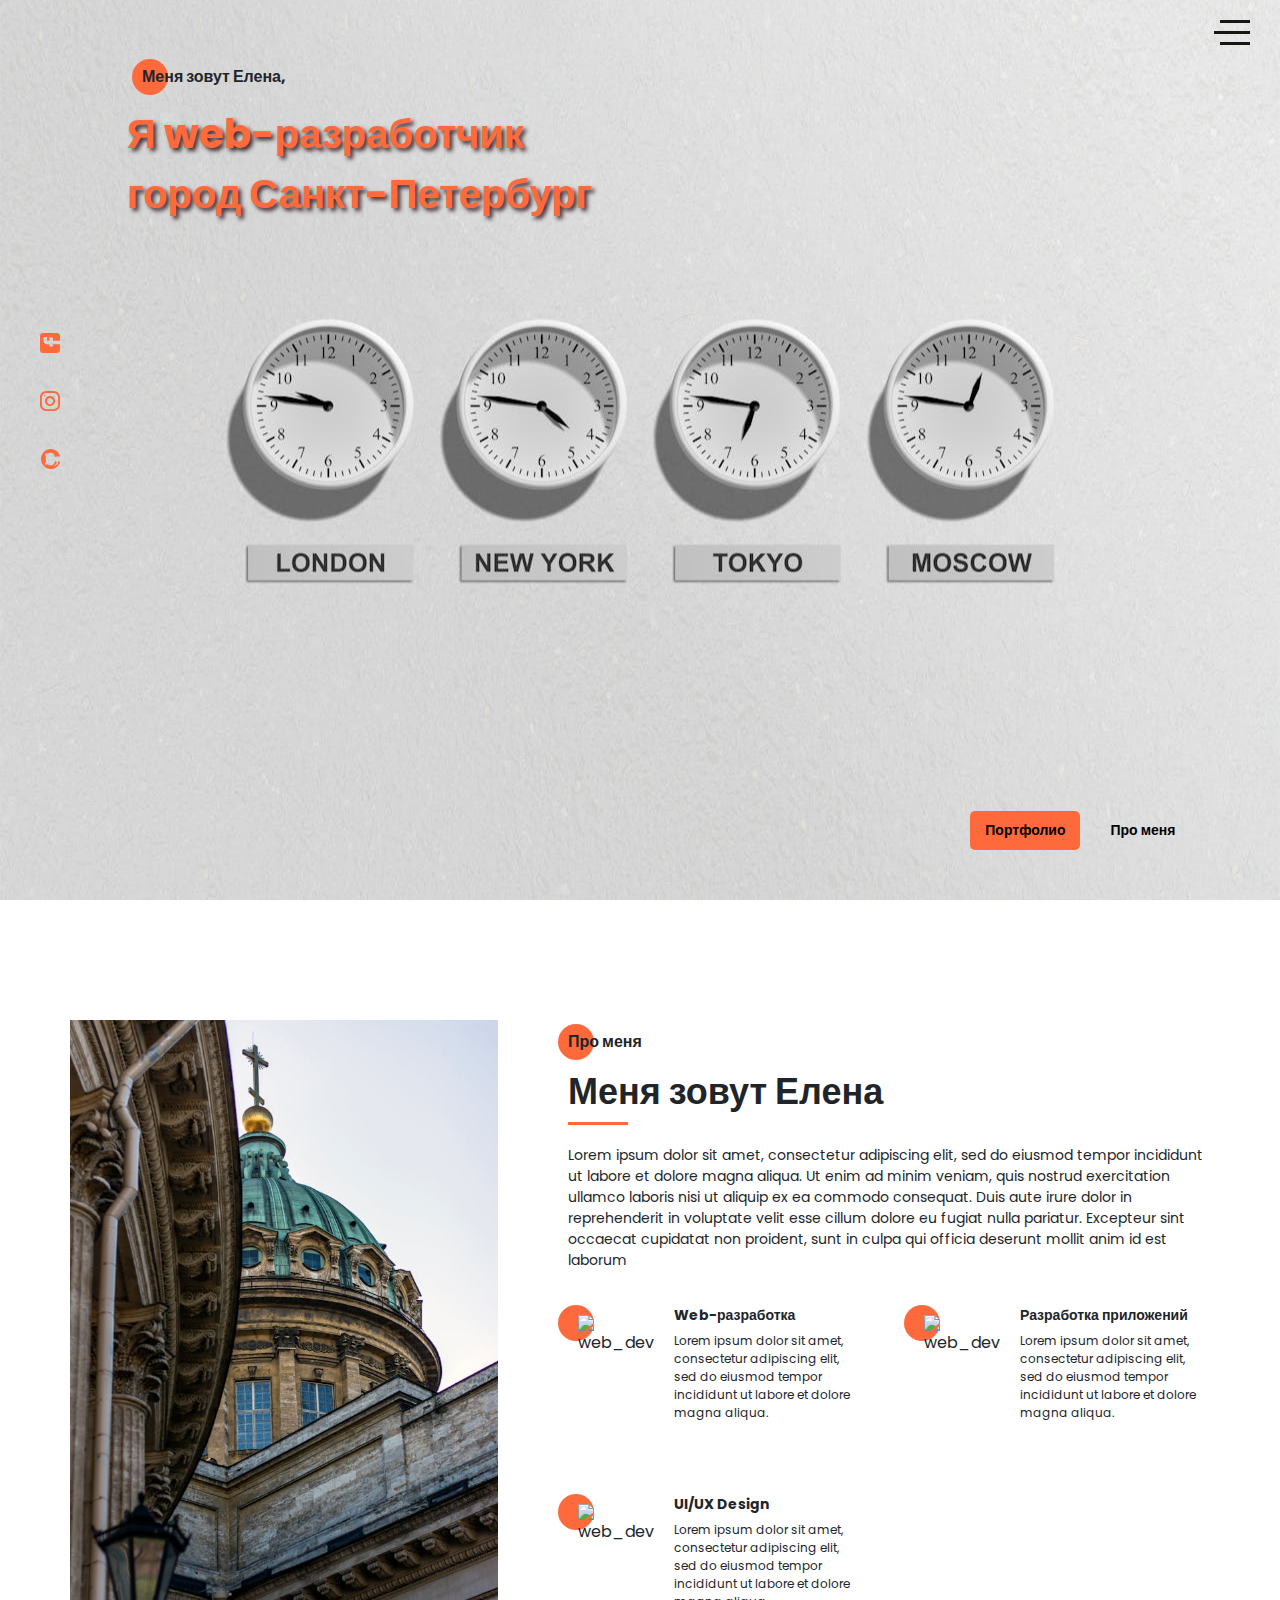
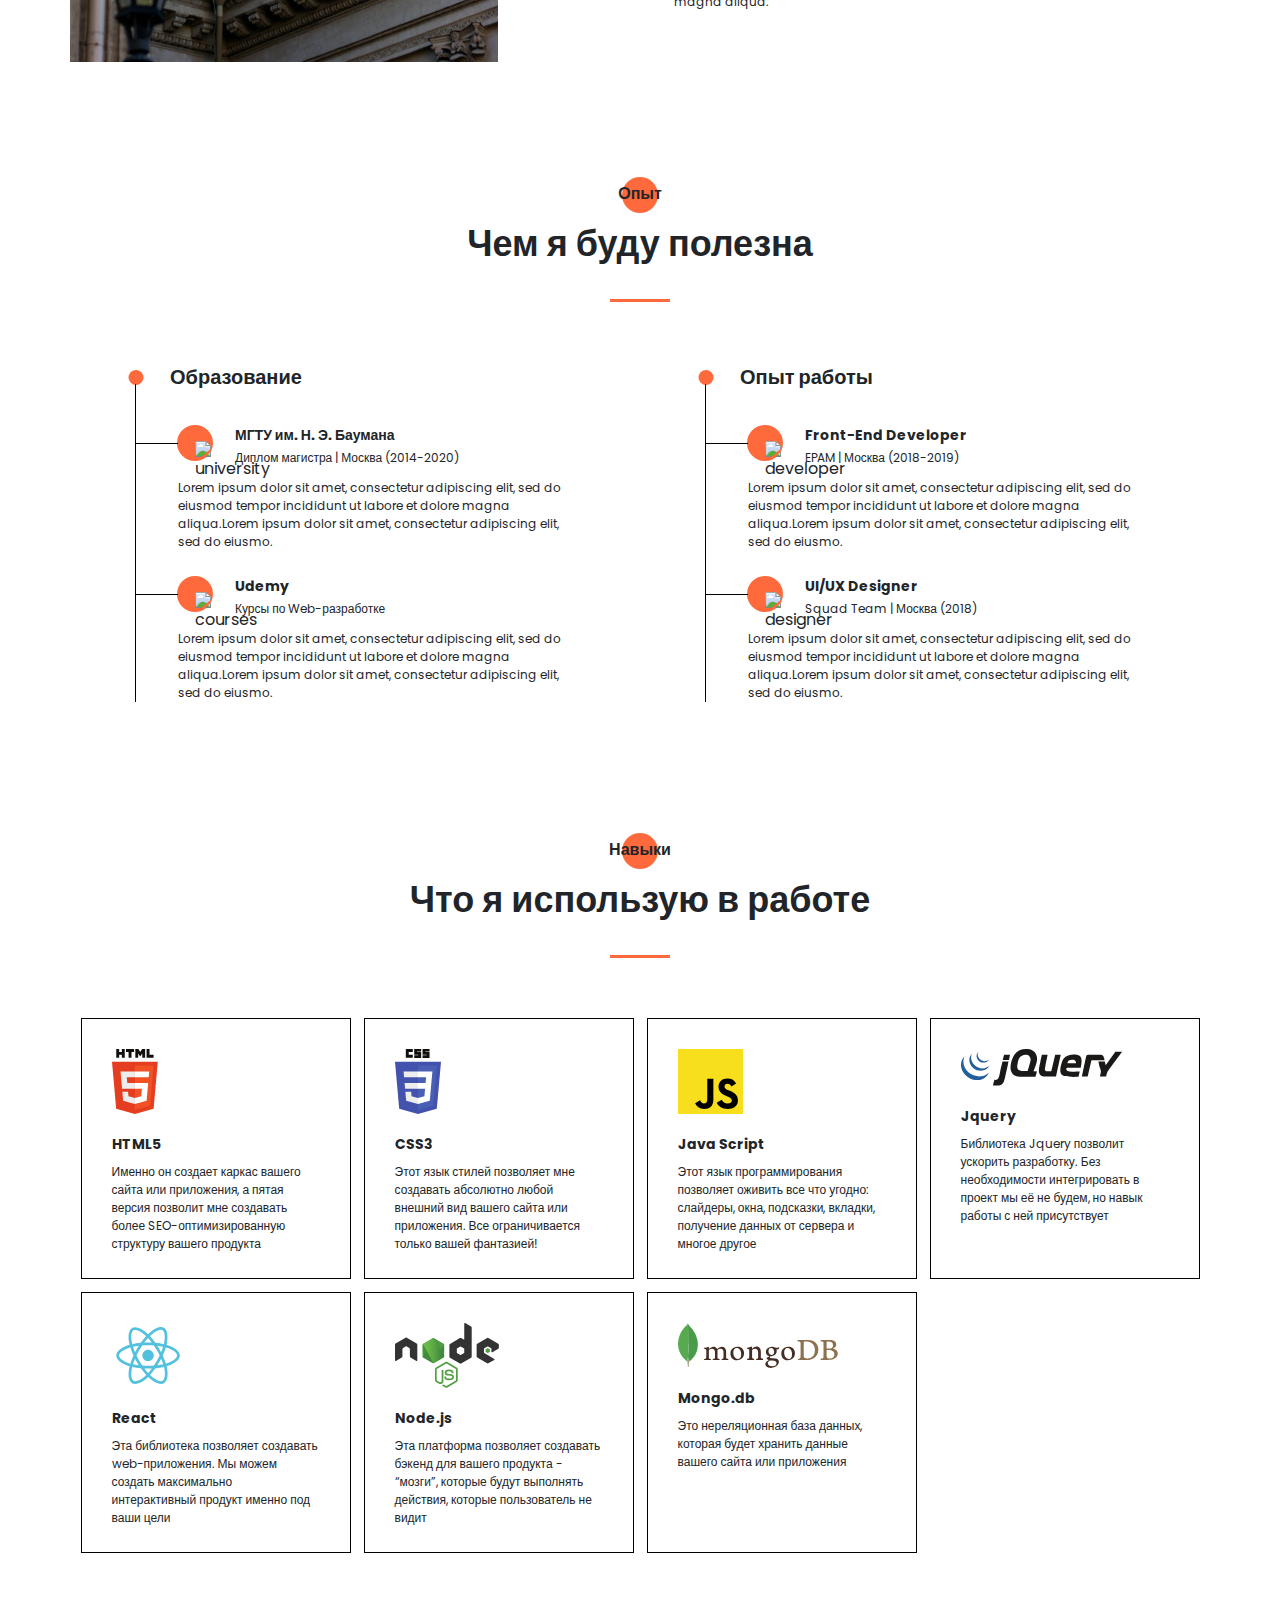
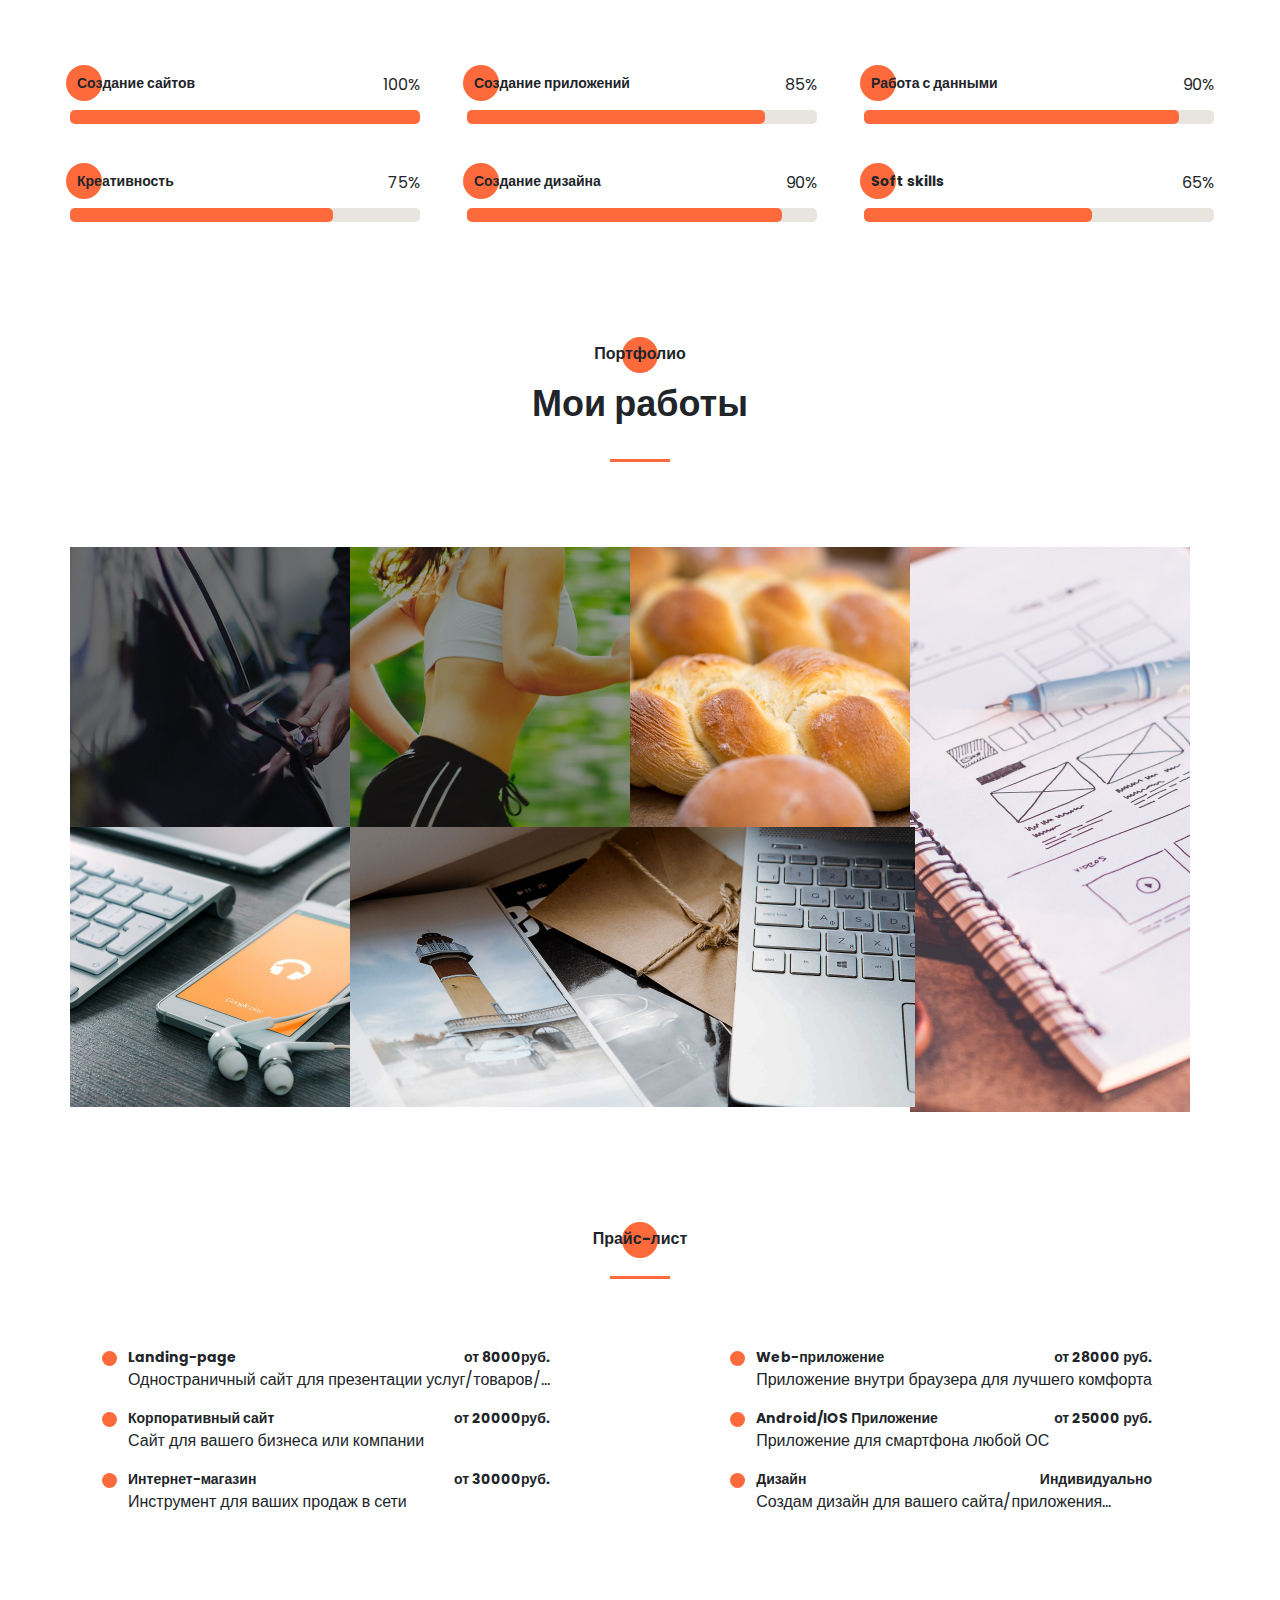
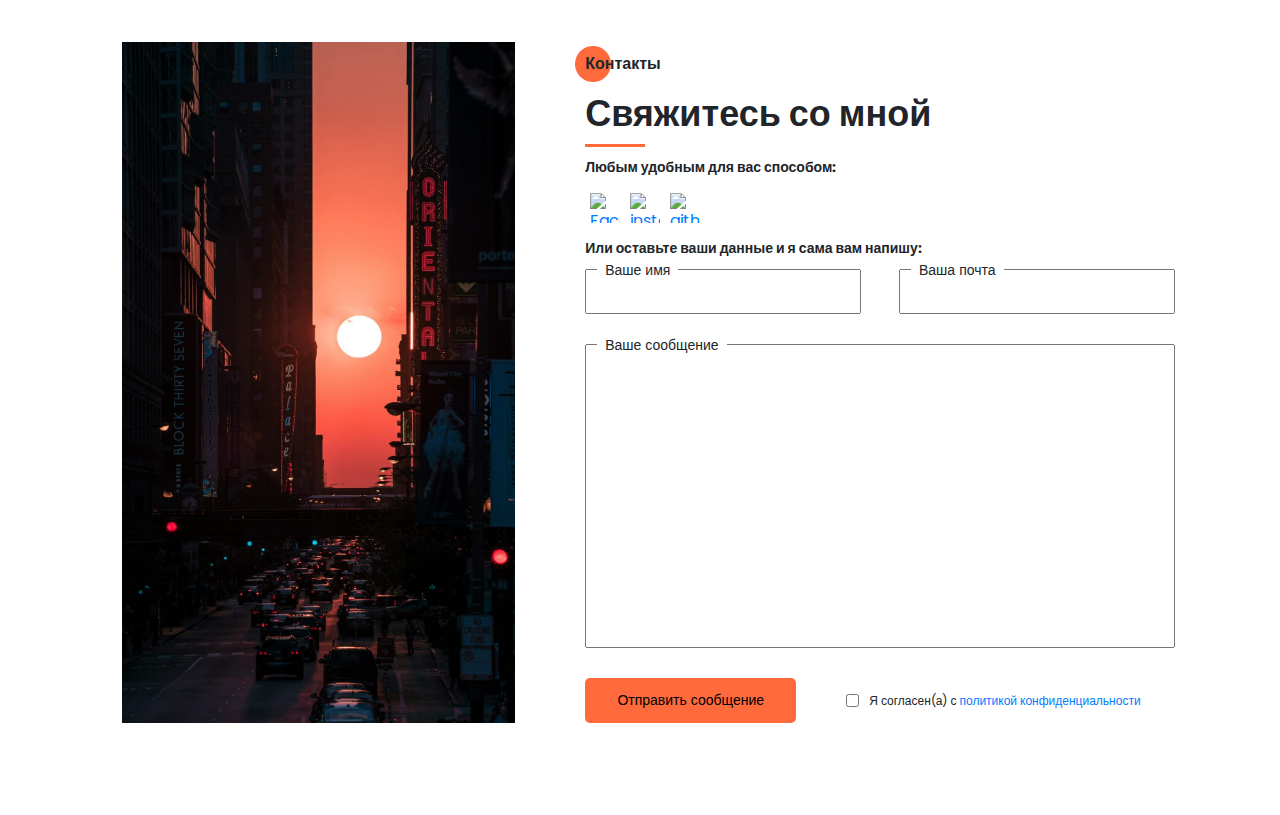
==== index.html @ daf268c4 "init: add files" ====
<!DOCTYPE html><html lang="ru"><head><meta charset="UTF-8"><meta name="viewport" content="width=device-width,initial-scale=1"><meta http-equiv="X-UA-Compatible" content="ie=edge"><title>Елена, web-разработчик</title><meta name="title" content="Мое портфолио"><meta name="description" content="Здесь вы сможете ознакомиться с моими работами и узнать больше обо мне"><!-- Open Graph / Facebook --><meta property="og:type" content="website"><meta property="og:url" content="https://metatags.io/"><meta property="og:title" content="Мое портфолио"><meta property="og:description" content="Здесь вы сможете ознакомиться с моими работами и узнать больше обо мне"><meta property="og:image" content="https://metatags.io/assets/meta-tags-16a33a6a8531e519cc0936fbba0ad904e52d35f34a46c97a2c9f6f7dd7d336f2.png"><!-- Twitter --><meta property="twitter:card" content="summary_large_image"><meta property="twitter:url" content="https://metatags.io/"><meta property="twitter:title" content="Мое портфолио"><meta property="twitter:description" content="Здесь вы сможете ознакомиться с моими работами и узнать больше обо мне"><meta property="twitter:image" content="https://metatags.io/assets/meta-tags-16a33a6a8531e519cc0936fbba0ad904e52d35f34a46c97a2c9f6f7dd7d336f2.png"><!-- Favicon  --><link rel="icon" type="image/png" sizes="32x32" href="icons/favicon/favicon.ico"><link rel="stylesheet" href="css/style.min.css"></head><body><aside class="sidepanel"><a href="https://www.facebook.com/" class="sidepanel__link" target="”_blank”"><svg width="20" height="20" viewBox="0 0 20 20" fill="none" xmlns="http://www.w3.org/2000/svg"><path d="M-7.46167e-07 2.92969L-1.28061e-07 17.0703C-5.74539e-08 18.6856 1.31439 20 2.92969 20L17.0703 20C18.6856 20 20 18.6856 20 17.0703L20 11.1719L12.9297 11.1719L12.9297 13.5156L9.41406 13.5156L9.41406 11.1719L7.03125 11.1719C5.09262 11.1719 3.51562 9.59488 3.51562 7.65625L3.51562 4.10156L7.03125 4.10156L7.03125 7.65625L9.41406 7.65625L9.41406 4.10156L12.9297 4.6875L12.9297 7.65625L20 7.65625L20 2.92969C20 1.31439 18.6856 -8.16774e-07 17.0703 -7.46167e-07L2.92969 -1.28061e-07C1.31439 -5.74539e-08 -8.16774e-07 1.31439 -7.46167e-07 2.92969Z" fill="black"/></svg> </a><a href="https://github.com/" class="sidepanel__link" target="”_blank”"><svg width="20" height="20" viewBox="0 0 20 20" fill="none" xmlns="http://www.w3.org/2000/svg"><path d="M-6.01032e-07 6.25L-2.73196e-07 13.75C-1.22337e-07 17.2012 2.79875 20 6.25 20L13.75 20C17.2013 20 20 17.2012 20 13.75L20 6.25C20 2.79875 17.2012 -7.51891e-07 13.75 -6.01032e-07L6.25 -2.73196e-07C2.79875 -1.22337e-07 -7.51891e-07 2.79875 -6.01032e-07 6.25ZM13.75 1.875C16.1625 1.875 18.125 3.8375 18.125 6.25L18.125 13.75C18.125 16.1625 16.1625 18.125 13.75 18.125L6.25 18.125C3.8375 18.125 1.875 16.1625 1.875 13.75L1.875 6.25C1.875 3.8375 3.8375 1.875 6.25 1.875L13.75 1.875Z" fill="black"/><path d="M5 10C5 12.7612 7.23875 15 10 15C12.7613 15 15 12.7612 15 10C15 7.23875 12.7612 5 10 5C7.23875 5 5 7.23875 5 10ZM13.125 10C13.125 11.7225 11.7225 13.125 10 13.125C8.27625 13.125 6.875 11.7225 6.875 10C6.875 8.2775 8.27625 6.875 10 6.875C11.7225 6.875 13.125 8.2775 13.125 10Z" fill="black"/><path d="M5.29123 4.625C5.29123 4.25704 4.99295 3.95875 4.62499 3.95875C4.25703 3.95875 3.95874 4.25704 3.95874 4.625C3.95874 4.99296 4.25703 5.29125 4.62499 5.29125C4.99295 5.29125 5.29123 4.99296 5.29123 4.625Z" fill="black"/></svg> </a><a href="https://www.instagram.com/" class="sidepanel__link" target="”_blank”"><svg width="19" height="20" viewBox="0 0 19 20" fill="none" xmlns="http://www.w3.org/2000/svg"><path d="M-4.37114e-07 9.99951C-1.95608e-07 15.5245 4.36167 19.9995 9.74107 19.9995C14.0457 19.9995 17.6962 17.1345 18.9832 13.162C19.0749 12.662 18.7734 12.4787 18.5148 12.4787C18.2835 12.4787 17.6706 12.487 16.8585 12.4912C17.4459 15.2728 15.5517 15.8595 15.5517 15.8595C14.4274 16.3145 14.1267 16.972 14.1267 16.972C13.5228 17.8778 13.5352 16.902 13.5352 16.902C13.603 15.8978 14.5389 15.3703 14.5389 15.3703C16.0283 14.4787 15.5979 13.0295 15.3493 12.4578C14.719 12.3678 14.2903 12.1103 14.0466 11.8245C13.8029 14.0453 12.9652 16.3795 9.23304 16.3795C8.16988 16.3795 7.30085 15.992 6.61933 15.3503C6.37316 15.4628 5.3827 15.8003 4.04116 15.2628C4.04116 15.2628 3.78012 14.4253 5.03988 12.5128C4.82345 11.7128 4.71606 10.8628 4.7111 10.0128C4.71606 9.16284 4.82345 8.31285 5.03988 7.51284C3.78012 5.61285 4.04116 4.77535 4.04116 4.77535C5.3827 4.23785 6.37316 4.57534 6.61933 4.67535C7.30085 4.03785 8.16988 3.65035 9.23304 3.65035C12.9752 3.65035 13.7987 5.98784 14.0383 8.21284C14.3307 7.86284 14.928 7.53784 15.8408 7.53784C17.1444 7.53784 18.1918 7.55034 18.5082 7.55034C18.7635 7.55034 19.0683 7.37534 18.9708 6.86284C17.692 2.86201 14.0391 -0.000488895 9.74107 -0.000488707C4.36167 -0.000488472 -6.7851e-07 4.47701 -4.37114e-07 9.99951Z" fill="#212121"/></svg></a></aside><div class="menu"><div class="menu__block"><div class="menu__close"><svg width="29" height="30" viewBox="0 0 29 30" fill="none" xmlns="http://www.w3.org/2000/svg"><path d="M17.1568 14.5231L28.4489 3.23075C29.1837 2.49623 29.1837 1.30861 28.4489 0.574085C27.7144 -0.160437 26.5267 -0.160437 25.7922 0.574085L14.4998 11.8665L3.20781 0.574085C2.47295 -0.160437 1.28567 -0.160437 0.551149 0.574085C-0.183716 1.30861 -0.183716 2.49623 0.551149 3.23075L11.8432 14.5231L0.551149 25.8155C-0.183716 26.55 -0.183716 27.7376 0.551149 28.4721C0.917206 28.8385 1.39852 29.0226 1.87948 29.0226C2.36045 29.0226 2.84141 28.8385 3.20781 28.4721L14.4998 17.1798L25.7922 28.4721C26.1586 28.8385 26.6396 29.0226 27.1205 29.0226C27.6015 29.0226 28.0825 28.8385 28.4489 28.4721C29.1837 27.7376 29.1837 26.55 28.4489 25.8155L17.1568 14.5231Z" fill="black"/></svg></div><div class="menu__list"><li class="menu__link"><a href="#about">Про меня</a></li><li class="menu__link"><a href="#resume">Мой опыт</a></li><li class="menu__link"><a href="#skills">Мои навыки</a></li><li class="menu__link"><a href="#portfolio">Мои работы</a></li><li class="menu__link"><a href="#price">Прайс-лист</a></li><li class="menu__link"><a href="#contacts">Контакты</a></li></div><div class="menu__social"><a href="https://www.facebook.com/" class="menu__social-item" target="”_blank”"><svg width="20" height="20" viewBox="0 0 20 20" fill="none" xmlns="http://www.w3.org/2000/svg"><path d="M17.0698 0L2.9292 0C1.3139 0 -0.000488281 1.31439 -0.000488281 2.92969L-0.000488281 17.0703C-0.000488281 18.6856 1.3139 20 2.9292 20L8.82764 20L8.82764 12.9297L6.48389 12.9297L6.48389 9.41406L8.82764 9.41406L8.82764 7.03125C8.82764 5.09262 10.4046 3.51563 12.3433 3.51563L15.8979 3.51563L15.8979 7.03125L12.3433 7.03125L12.3433 9.41406L15.8979 9.41406L15.312 12.9297L12.3433 12.9297L12.3433 20L17.0698 20C18.6851 20 19.9995 18.6856 19.9995 17.0703L19.9995 2.92969C19.9995 1.31439 18.6851 0 17.0698 0Z" fill="black"/></svg> </a><a href="https://github.com/" class="menu__social-item" target="”_blank”"><svg width="20" height="20" viewBox="0 0 20 20" fill="none" xmlns="http://www.w3.org/2000/svg"><path d="M13.7495 0L6.24951 0C2.79826 0 -0.000488281 2.79875 -0.000488281 6.25L-0.000488281 13.75C-0.000488281 17.2013 2.79826 20 6.24951 20L13.7495 20C17.2008 20 19.9995 17.2013 19.9995 13.75L19.9995 6.25C19.9995 2.79875 17.2008 0 13.7495 0ZM18.1245 13.75C18.1245 16.1625 16.162 18.125 13.7495 18.125L6.24951 18.125C3.83701 18.125 1.87451 16.1625 1.87451 13.75L1.87451 6.25C1.87451 3.8375 3.83701 1.875 6.24951 1.875L13.7495 1.875C16.162 1.875 18.1245 3.8375 18.1245 6.25L18.1245 13.75Z" fill="black"/><path d="M9.99951 5C7.23826 5 4.99951 7.23875 4.99951 10C4.99951 12.7613 7.23826 15 9.99951 15C12.7608 15 14.9995 12.7613 14.9995 10C14.9995 7.23875 12.7608 5 9.99951 5ZM9.99951 13.125C8.27701 13.125 6.87451 11.7225 6.87451 10C6.87451 8.27625 8.27701 6.875 9.99951 6.875C11.722 6.875 13.1245 8.27625 13.1245 10C13.1245 11.7225 11.722 13.125 9.99951 13.125Z" fill="black"/><path d="M15.3745 5.29123C15.7425 5.29123 16.0408 4.99295 16.0408 4.62499C16.0408 4.25703 15.7425 3.95874 15.3745 3.95874C15.0065 3.95874 14.7083 4.25703 14.7083 4.62499C14.7083 4.99295 15.0065 5.29123 15.3745 5.29123Z" fill="black"/></svg> </a><a href="https://www.instagram.com/" class="menu__social-item" target="”_blank”"><svg width="20" height="19" viewBox="0 0 20 19" fill="none" xmlns="http://www.w3.org/2000/svg"><path d="M10 0C4.475 0 0 4.36167 0 9.74107C0 14.0457 2.865 17.6962 6.8375 18.9832C7.3375 19.0749 7.52083 18.7734 7.52083 18.5148C7.52083 18.2835 7.5125 17.6706 7.50833 16.8585C4.72667 17.4459 4.14 15.5517 4.14 15.5517C3.685 14.4274 3.0275 14.1267 3.0275 14.1267C2.12167 13.5228 3.0975 13.5352 3.0975 13.5352C4.10167 13.603 4.62917 14.5389 4.62917 14.5389C5.52083 16.0283 6.97 15.5979 7.54167 15.3493C7.63167 14.719 7.88917 14.2903 8.175 14.0466C5.95417 13.8029 3.62 12.9652 3.62 9.23304C3.62 8.16988 4.0075 7.30085 4.64917 6.61934C4.53667 6.37317 4.19917 5.3827 4.73667 4.04116C4.73667 4.04116 5.57417 3.78012 7.48667 5.03988C8.28667 4.82345 9.13667 4.71606 9.98667 4.7111C10.8367 4.71606 11.6867 4.82345 12.4867 5.03988C14.3867 3.78012 15.2242 4.04116 15.2242 4.04116C15.7617 5.3827 15.4242 6.37317 15.3242 6.61934C15.9617 7.30085 16.3492 8.16988 16.3492 9.23304C16.3492 12.9752 14.0117 13.7987 11.7867 14.0383C12.1367 14.3307 12.4617 14.928 12.4617 15.8408C12.4617 17.1444 12.4492 18.1918 12.4492 18.5082C12.4492 18.7635 12.6242 19.0683 13.1367 18.9708C17.1375 17.692 20 14.0391 20 9.74107C20 4.36167 15.5225 0 10 0Z" fill="#212121"/></svg></a></div></div><div class="menu__overlay"></div></div><section class="promo"><div class="hamburger"><span></span> <span class="long"></span> <span></span></div><div class="container"><div class="promo__container"><div class="title title_fz16 promo__subtitle">Меня зовут Елена,</div><h1 class="title title_fz42 promo__title">Я web-разработчик<br>город Санкт-Петербург</h1><div class="promo__btns"><a href="#portfolio" class="promo__link btn btn_color">Портфолио</a> <a href="#about" class="promo__link btn btn_notcolor">Про меня</a></div></div></div></section><section class="about" id="about"><div class="container"><div class="about__wrapper"><div class="about__photo"><img src="img/promo6.jpg" alt="photo"></div><div class="about__desc"><h2 class="title title_fz16 about__title">Про меня</h2><div class="title title_fz36 about__subtitle">Меня зовут Елена</div><div class="divider"></div><p class="about__text">Lorem ipsum dolor sit amet, consectetur adipiscing elit, sed do eiusmod tempor incididunt ut labore et dolore magna aliqua. Ut enim ad minim veniam, quis nostrud exercitation ullamco laboris nisi ut aliquip ex ea commodo consequat. Duis aute irure dolor in reprehenderit in voluptate velit esse cillum dolore eu fugiat nulla pariatur. Excepteur sint occaecat cupidatat non proident, sunt in culpa qui officia deserunt mollit anim id est laborum</p></div><div class="about__skills"><div class="about__skills-item"><div class="about__skills-circle"><img src="icons/about_me/web_development.svg" alt="web_dev"></div><div><div class="title title_fz14">Web-разработка</div><div class="about__skills-text">Lorem ipsum dolor sit amet, consectetur adipiscing elit, sed do eiusmod tempor incididunt ut labore et dolore magna aliqua.</div></div></div><div class="about__skills-item"><div class="about__skills-circle"><img src="icons/about_me/mobile_dev.svg" alt="web_dev"></div><div><div class="title title_fz14">Разработка приложений</div><div class="about__skills-text">Lorem ipsum dolor sit amet, consectetur adipiscing elit, sed do eiusmod tempor incididunt ut labore et dolore magna aliqua.</div></div></div><div class="about__skills-item"><div class="about__skills-circle"><img src="icons/about_me/design.svg" alt="web_dev"></div><div><div class="title title_fz14">UI/UX Design</div><div class="about__skills-text">Lorem ipsum dolor sit amet, consectetur adipiscing elit, sed do eiusmod tempor incididunt ut labore et dolore magna aliqua.</div></div></div></div></div></div></section><section class="resume" id="resume"><div class="container"><h2 class="title title_fz16 resume__title">Опыт</h2><div class="title title_fz36 resume__subtitle">Чем я буду полезна</div><div class="divider"></div><div class="resume__wraper"><div class="resume__column"><h3 class="title title_fz20 resume__column-title">Образование</h3><ul><li><div class="resume__item"><div class="resume__item-head"><div class="resume__item-icon"><img src="icons/experience/university.svg" alt="university"></div><h4 class="title title_fz14">МГТУ им. Н. Э. Баумана</h4><div class="resume__item-location">Диплом магистра | Москва (2014-2020)</div></div><div class="resume__item-body">Lorem ipsum dolor sit amet, consectetur adipiscing elit, sed do eiusmod tempor incididunt ut labore et dolore magna aliqua.Lorem ipsum dolor sit amet, consectetur adipiscing elit, sed do eiusmo.</div></div></li><li><div class="resume__item"><div class="resume__item-head"><div class="resume__item-icon"><img src="icons/experience/courses.svg" alt="courses"></div><h4 class="title title_fz14">Udemy</h4><div class="resume__item-location">Курсы по Web-разработке</div></div><div class="resume__item-body">Lorem ipsum dolor sit amet, consectetur adipiscing elit, sed do eiusmod tempor incididunt ut labore et dolore magna aliqua.Lorem ipsum dolor sit amet, consectetur adipiscing elit, sed do eiusmo.</div></div></li></ul></div><div class="resume__column"><h3 class="title title_fz20 resume__column-title">Опыт работы</h3><ul><li><div class="resume__item"><div class="resume__item-head"><div class="resume__item-icon"><img src="icons/experience/developer.svg" alt="developer"></div><h4 class="title title_fz14">Front-End Developer</h4><div class="resume__item-location">EPAM | Москва (2018-2019)</div></div><div class="resume__item-body">Lorem ipsum dolor sit amet, consectetur adipiscing elit, sed do eiusmod tempor incididunt ut labore et dolore magna aliqua.Lorem ipsum dolor sit amet, consectetur adipiscing elit, sed do eiusmo.</div></div></li><li><div class="resume__item"><div class="resume__item-head"><div class="resume__item-icon"><img src="icons/experience/designer.svg" alt="designer"></div><h4 class="title title_fz14">UI/UX Designer</h4><div class="resume__item-location">Squad Team | Москва (2018)</div></div><div class="resume__item-body">Lorem ipsum dolor sit amet, consectetur adipiscing elit, sed do eiusmod tempor incididunt ut labore et dolore magna aliqua.Lorem ipsum dolor sit amet, consectetur adipiscing elit, sed do eiusmo.</div></div></li></ul></div></div></div></section><section class="skills" id="skills"><div class="container"><h2 class="title title_fz16 skills__title">Навыки</h2><div class="title title_fz36 skills__subtitle">Что я использую в работе</div><div class="divider"></div><div class="skills__items"><div class="skills__item"><img src="icons/skills/html5.svg" alt="html5"><h3>HTML5</h3><div class="skills__text">Именно он создает каркас вашего сайта или приложения, а пятая версия позволит мне создавать более SEO-оптимизированную структуру вашего продукта</div></div><div class="skills__item"><img src="icons/skills/css3.svg" alt="css3"><h3>CSS3</h3><div class="skills__text">Этот язык стилей позволяет мне создавать абсолютно любой внешний вид вашего сайта или приложения. Все ограничивается только вашей фантазией!</div></div><div class="skills__item"><img src="icons/skills/js.svg" alt="js"><h3>Java Script</h3><div class="skills__text">Этот язык программирования позволяет оживить все что угодно: слайдеры, окна, подсказки, вкладки, получение данных от сервера и многое другое</div></div><div class="skills__item"><img src="icons/skills/jquery.svg" alt="Jquery"><h3>Jquery</h3><div class="skills__text">Библиотека Jquery позволит ускорить разработку. Без необходимости интегрировать в проект мы её не будем, но навык работы с ней присутствует</div></div><div class="skills__item"><img src="icons/skills/react.svg" alt="React"><h3>React</h3><div class="skills__text">Эта библиотека позволяет создавать web-приложения. Мы можем создать максимально интерактивный продукт именно под ваши цели</div></div><div class="skills__item"><img src="icons/skills/node.js.svg" alt="Node.js"><h3>Node.js</h3><div class="skills__text">Эта платформа позволяет создавать бэкенд для вашего продукта - “мозги”, которые будут выполнять действия, которые пользователь не видит</div></div><div class="skills__item"><img src="icons/skills/mongo.db.svg" alt="Mongo.db"><h3>Mongo.db</h3><div class="skills__text">Это нереляционная база данных, которая будет хранить данные вашего сайта или приложения</div></div></div><div class="skills__progress"><div class="progress-item"><div class="part"><h3 class="title title_fz14 part-title">Создание сайтов</h3><div class="part-count">100%</div></div><div class="part__view"><div class="part__view-color"></div></div></div><div class="progress-item"><div class="part"><h3 class="title title_fz14 part-title">Создание приложений</h3><div class="part-count">85%</div></div><div class="part__view"><div class="part__view-color"></div></div></div><div class="progress-item"><div class="part"><h3 class="title title_fz14 part-title">Работа с данными</h3><div class="part-count">90%</div></div><div class="part__view"><div class="part__view-color"></div></div></div><div class="progress-item"><div class="part"><h3 class="title title_fz14 part-title">Креативность</h3><div class="part-count">75%</div></div><div class="part__view"><div class="part__view-color"></div></div></div><div class="progress-item"><div class="part"><h3 class="title title_fz14 part-title">Создание дизайна</h3><div class="part-count">90%</div></div><div class="part__view"><div class="part__view-color"></div></div></div><div class="progress-item"><div class="part"><h3 class="title title_fz14 part-title">Soft skills</h3><div class="part-count">65%</div></div><div class="part__view"><div class="part__view-color"></div></div></div></div></div></section><section class="portfolio" id="portfolio"><div class="container"><h2 class="title title_fz16 skills__title">Портфолио</h2><div class="title title_fz36 skills__subtitle">Мои работы</div><div class="divider"></div><div class="portfolio__items"><div class="portfolio-item"><a href="./uber/index.html" target="”_blank”"><img src="img/works/uber.jpg" alt="work1"></a></div><div class="portfolio-item"><a href="./pulse/index.html" target="”_blank”"><img src="img/works/pulse.jpg" alt="work2"></a></div><div class="portfolio-item"><a href="#" target="”_blank”"><img src="img/works/bread.jpg" alt="work3"></a></div><div class="portfolio-item plans"><a href="#" target="”_blank”"><img src="img/works/plans.jpg" alt="work4"></a></div><div class="portfolio-item"><a href="#" target="”_blank”"><img src="img/works/ipad.jpg" alt="work5"></a></div><div class="portfolio-item mac"><a href="#" target="”_blank”"><img src="img/works/mac.jpg" alt="work6"></a></div></div></div></section><section class="price" id="price"><div class="container"><h2 class="title title_fz16 skills__title">Прайс-лист</h2><div class="divider"></div><div class="price__items"><div class="price__column"><div class="price__item"><div class="title title_fz14 price__item-summ"><div>Landing-page</div><div>от 8000руб.</div></div><div class="price__item-text">Одностраничный сайт для презентации услуг/товаров/...</div></div><div class="price__item"><div class="title title_fz14 price__item-summ"><div>Корпоративный сайт</div><div>от 20000руб.</div></div><div class="price__item-text">Сайт для вашего бизнеса или компании</div></div><div class="price__item"><div class="title title_fz14 price__item-summ"><div>Интернет-магазин</div><div>от 30000руб.</div></div><div class="price__item-text">Инструмент для ваших продаж в сети</div></div></div><div class="price__column"><div class="price__item"><div class="title title_fz14 price__item-summ"><div>Web-приложение</div><div>от 28000 руб.</div></div><div class="price__item-text">Приложение внутри браузера для лучшего комфорта</div></div><div class="price__item"><div class="title title_fz14 price__item-summ"><div>Android/IOS Приложение</div><div>от 25000 руб.</div></div><div class="price__item-text">Приложение для смартфона любой ОС</div></div><div class="price__item"><div class="title title_fz14 price__item-summ"><div>Дизайн</div><div>Индивидуально</div></div><div class="price__item-text">Создам дизайн для вашего сайта/приложения...</div></div></div></div></div></section><section class="contacts" id="contacts"><div class="container"><div class="contacts__wrapper"><div class="contacts__photo"><img src="img/promo_my.jpg" alt="photo"></div><div class="contacts__desc"><h2 class="title title_fz16 contacts__title">Контакты</h2><div class="title title_fz36 contacts__subtitle">Свяжитесь со мной</div><div class="divider"></div><div class="title title_fz14 contacts__text">Любым удобным для вас способом:</div><div class="contacts__social"><a href="#" class="contacts__social-link"><img src="./icons/social/right/Facebook.svg" alt="Facebook"></a><a href="#" class="contacts__social-link"><img src="./icons/social/right/Instagram.svg" alt="instagram"></a><a href="#" class="contacts__social-link"><img src="./icons/social/right/Github.svg" alt="github"></a></div><div class="title title_fz14 contacts__text">Или оставьте ваши данные и я сама вам напишу:</div></div><form action="#" class="contacts__form"><div class="contacts__input"><input required type="text" id="name" name="name"> <label for="name">Ваше имя</label></div><div class="contacts__input"><input required type="email" id="email" name="email"> <label for="email">Ваша почта</label></div><div class="contacts__textarea"><textarea name="textarea" id="textarea"></textarea> <label for="textarea">Ваше сообщение</label></div><div class="contacts__triggers"><input type="submit" value="Отправить сообщение" class="btn btn_color"><div class="contacts__policy"><input required type="checkbox" name="" id=""> <span>Я согласен(а) с <a href="./policy.html">политикой конфиденциальности</a></span></div></div></form></div></div></section><script src="js/script.js"></script></body></html>
---- css/style.min.css ----
/*!
 * Bootstrap Reboot v4.3.1 (https://getbootstrap.com/)
 * Copyright 2011-2019 The Bootstrap Authors
 * Copyright 2011-2019 Twitter, Inc.
 * Licensed under MIT (https://github.com/twbs/bootstrap/blob/master/LICENSE)
 * Forked from Normalize.css, licensed MIT (https://github.com/necolas/normalize.css/blob/master/LICENSE.md)
 */@import url(https://fonts.googleapis.com/css2?family=Poppins:wght@500;700&display=swap);*,::after,::before{box-sizing:border-box}html{font-family:sans-serif;line-height:1.15;-webkit-text-size-adjust:100%;-webkit-tap-highlight-color:rgba(0,0,0,0)}article,aside,figcaption,figure,footer,header,hgroup,main,nav,section{display:block}body{margin:0;font-family:-apple-system,BlinkMacSystemFont,"Segoe UI",Roboto,"Helvetica Neue",Arial,"Noto Sans",sans-serif,"Apple Color Emoji","Segoe UI Emoji","Segoe UI Symbol","Noto Color Emoji";font-size:1rem;font-weight:400;line-height:1.5;color:#212529;text-align:left;background-color:#fff}[tabindex="-1"]:focus{outline:0!important}hr{box-sizing:content-box;height:0;overflow:visible}h1,h2,h3,h4,h5,h6{margin-top:0;margin-bottom:.5rem}p{margin-top:0;margin-bottom:1rem}abbr[data-original-title],abbr[title]{text-decoration:underline;-webkit-text-decoration:underline dotted;text-decoration:underline dotted;cursor:help;border-bottom:0;-webkit-text-decoration-skip-ink:none;text-decoration-skip-ink:none}address{margin-bottom:1rem;font-style:normal;line-height:inherit}dl,ol,ul{margin-top:0;margin-bottom:1rem}ol ol,ol ul,ul ol,ul ul{margin-bottom:0}dt{font-weight:700}dd{margin-bottom:.5rem;margin-left:0}blockquote{margin:0 0 1rem}b,strong{font-weight:bolder}small{font-size:80%}sub,sup{position:relative;font-size:75%;line-height:0;vertical-align:baseline}sub{bottom:-.25em}sup{top:-.5em}a{color:#007bff;text-decoration:none;background-color:rgba(0,0,0,0)}a:hover{color:#0056b3;text-decoration:underline}a:not([href]):not([tabindex]){color:inherit;text-decoration:none}a:not([href]):not([tabindex]):focus,a:not([href]):not([tabindex]):hover{color:inherit;text-decoration:none}a:not([href]):not([tabindex]):focus{outline:0}code,kbd,pre,samp{font-family:SFMono-Regular,Menlo,Monaco,Consolas,"Liberation Mono","Courier New",monospace;font-size:1em}pre{margin-top:0;margin-bottom:1rem;overflow:auto}figure{margin:0 0 1rem}img{vertical-align:middle;border-style:none}svg{overflow:hidden;vertical-align:middle}table{border-collapse:collapse}caption{padding-top:.75rem;padding-bottom:.75rem;color:#6c757d;text-align:left;caption-side:bottom}th{text-align:inherit}label{display:inline-block;margin-bottom:.5rem}button{border-radius:0}button:focus{outline:1px dotted;outline:5px auto -webkit-focus-ring-color}button,input,optgroup,select,textarea{margin:0;font-family:inherit;font-size:inherit;line-height:inherit}button,input{overflow:visible}button,select{text-transform:none}select{word-wrap:normal}[type=button],[type=reset],[type=submit],button{-webkit-appearance:button}[type=button]:not(:disabled),[type=reset]:not(:disabled),[type=submit]:not(:disabled),button:not(:disabled){cursor:pointer}[type=button]::-moz-focus-inner,[type=reset]::-moz-focus-inner,[type=submit]::-moz-focus-inner,button::-moz-focus-inner{padding:0;border-style:none}input[type=checkbox],input[type=radio]{box-sizing:border-box;padding:0}input[type=date],input[type=datetime-local],input[type=month],input[type=time]{-webkit-appearance:listbox}textarea{overflow:auto;resize:vertical}fieldset{min-width:0;padding:0;margin:0;border:0}legend{display:block;width:100%;max-width:100%;padding:0;margin-bottom:.5rem;font-size:1.5rem;line-height:inherit;color:inherit;white-space:normal}progress{vertical-align:baseline}[type=number]::-webkit-inner-spin-button,[type=number]::-webkit-outer-spin-button{height:auto}[type=search]{outline-offset:-2px;-webkit-appearance:none}[type=search]::-webkit-search-decoration{-webkit-appearance:none}::-webkit-file-upload-button{font:inherit;-webkit-appearance:button}output{display:inline-block}summary{display:list-item;cursor:pointer}template{display:none}[hidden]{display:none!important}*{font-family:Poppins,sans-serif;margin:0;padding:0}html{scroll-behavior:smooth}.container{max-width:1140px;margin:0 auto}@media(max-width:1200px){.container{max-width:960px}}@media(max-width:992px){.container{max-width:720px}}@media(max-width:769px){.container{max-width:520px}}@media(max-width:576px){.container{width:100%;padding:0 10px}}.divider{width:60px;height:3px;background-color:#ff6a3d;margin:25px auto 0 auto}.promo{min-height:100vh;position:relative;background:url(../img/promo2.jpg) no-repeat center/cover;padding-top:50px}.promo__container{width:90%;margin:0 auto}.promo__title{color:#ff6a3d;text-shadow:3px 3px 4px #3f292d}.promo__subtitle{position:relative;margin:15px;z-index:2}.promo__subtitle:before{content:"";position:absolute;z-index:-1;top:-25%;left:-10px;width:36px;height:36px;border-radius:100%;padding-left:10px;background:#ff6a3d}.promo__btns{position:absolute;bottom:50px;right:7%;display:flex}.promo__link{color:#000;font-weight:700;text-decoration:none}.promo__link:hover{color:#000;text-decoration:none}.hamburger{position:absolute;top:20px;right:30px;height:25px;display:flex;justify-content:space-between;flex-direction:column;align-items:flex-end;cursor:pointer}.hamburger span{display:block;width:30px;height:3px;background-color:#151812}.hamburger span.long{width:36px}.hamburger:hover span{background-color:#ff6a3d}.menu{position:fixed;top:0;left:-100%;width:100%;height:100vh;z-index:10;visibility:hidden;opacity:0;transition:all .6s}.menu.active{left:0;visibility:visible;opacity:1}.menu__block{position:relative;width:345px;height:100%;padding-top:140px;padding-left:40px;background-color:#ff6a3d;transition:all .6s;z-index:10}.menu__close{position:absolute;top:25px;right:25px;cursor:pointer;transition:all .6s}.menu__close:hover svg path{fill:#fff}.menu__list{list-style-type:none;padding-left:35px}.menu__link{position:relative;font-weight:700;font-size:24px;line-height:36px;padding-bottom:15px}.menu__link:before{content:"";position:absolute;left:-35px;top:10px;width:15px;height:15px;border-radius:50%;border:1px solid #fff;transition:all .6s}.menu__link:hover:before{background-color:#fff}.menu__link a{color:#fff;text-transform:uppercase}.menu__social{position:absolute;bottom:50px;left:50%;transform:translateX(-50%);width:90px;display:flex;justify-content:space-between;align-items:center}.menu__social-item:hover svg path{fill:#fff}.menu__overlay{position:fixed;top:0;left:0;width:100%;height:100%;background-color:#fff;opacity:.75}.title{font-weight:700;font-size:36px;line-height:60px}.title_fz14{font-size:14px;line-height:21px}.title_fz16{font-size:16px;line-height:24px}.title_fz20{font-size:20px;line-height:30px}.title_fz36{font-size:36px}@media(max-width:992px){.title_fz36{font-size:30px}}@media(max-width:420px){.title_fz36{line-height:44px}}.title_fz42{font-size:40px}.btn{line-height:25px;font-size:14px;border-radius:5px;background:#ff6a3d;padding:7px 15px;transition:all .6s}.btn:hover{box-sizing:0 7px 7px rgba(0,0,0,.247);background:#b63c17;color:#fff}.btn_color{margin-right:15px}@media(max-width:576px){.btn_color{margin-right:0}}.btn_notcolor{background-color:rgba(255,255,255,0)}.sidepanel{position:fixed;top:330px;left:40px;display:flex;flex-direction:column;justify-content:space-between;height:140px;align-items:center;z-index:3}.sidepanel svg path{fill:#ff6a3d}.sidepanel svg:hover path{fill:#6b2b2b}.about{padding-top:120px}.about__wrapper{display:grid;grid-template-columns:4fr 6fr;grid-template-rows:repeat(auto-fit,245px);grid-auto-rows:minmax(245px,auto);column-gap:70px;row-gap:40px}@media(max-width:990px){.about__wrapper{grid-template-rows:repeat(auto-fit,345px);column-gap:40px}}@media(max-width:769px){.about__wrapper{grid-template-columns:1fr}}.about__photo{grid-row:1/3}@media(max-width:769px){.about__photo{grid-row:unset}}.about__photo img{width:100%;height:100%;object-fit:cover}.about__desc{padding-top:10px}.about__desc .divider{margin:0}.about__title{position:relative;font-weight:700}.about__title:before{content:"";position:absolute;z-index:-1;top:-25%;left:-10px;width:36px;height:36px;border-radius:100%;padding-left:10px;background:#ff6a3d}.about__text{margin-top:20px;font-size:14px;line-height:21px}.about__skills{display:grid;grid-template:1fr 1fr/1fr 1fr;gap:20px 50px}@media(max-width:1100px){.about__skills{grid-template:1fr/1fr;justify-content:center;gap:20px 20px}}.about__skills-item{display:flex;gap:20px;position:relative}.about__skills-circle{position:relative;padding:10px 0 0 10px}.about__skills-circle:before{content:"";position:absolute;z-index:-1;top:-25%;left:-10px;width:36px;height:36px;border-radius:100%;padding-left:10px;background:#ff6a3d}.about__skills-circle:before{top:0}.about__skills-text{margin-top:6px;font-size:12px;line-height:18px}.resume{padding-top:120px}.resume__title{position:relative;text-align:center}.resume__title:before{content:"";position:absolute;z-index:-1;top:-25%;left:-10px;width:36px;height:36px;border-radius:100%;padding-left:10px;background:#ff6a3d}.resume__title:before{top:-5px;left:50%;transform:translateX(-50%)}.resume__subtitle{text-align:center}.resume__wraper{padding:60px 65px 0 65px;display:grid;grid-template:1fr/1fr 1fr;column-gap:130px}@media(max-width:769px){.resume__wraper{padding:0;grid-template-columns:repeat(auto-fit,80%);justify-content:center;row-gap:30px}}.resume__column-title{position:relative;padding-left:35px}.resume__column-title:before{content:"";position:absolute;width:15px;height:15px;border-radius:50%;background-color:#ff6a3d;left:1px;top:25%;transform:translateX(-50%)}.resume__column ul{list-style-type:none}.resume__column ul li{position:relative}.resume__column ul li:before{content:"";position:absolute;width:1px;height:calc(100% + 16px);top:-16px;left:0;background-color:#000}.resume__item{position:relative}.resume__item:before{content:"";position:absolute;width:43px;height:1px;top:43px;background-color:#000}.resume__item-head{position:relative;padding:25px 0 0 100px}.resume__item-head h4{margin-bottom:0}.resume__item-body{padding-left:43px;margin-top:12px}.resume__item-icon{position:absolute;top:25px;left:52px}.resume__item-icon:before{content:"";position:absolute;z-index:-1;top:-25%;left:-10px;width:36px;height:36px;border-radius:100%;padding-left:10px;background:#ff6a3d}.resume__item-icon img{position:absolute;left:8px;top:16px}.resume__item-location{font-size:12px;line-height:18px;margin-top:3px}.resume__item-body{font-size:12px;line-height:18px}.skills{padding-top:120px}.skills__title{position:relative;text-align:center}.skills__title:before{content:"";position:absolute;z-index:-1;top:-25%;left:-10px;width:36px;height:36px;border-radius:100%;padding-left:10px;background:#ff6a3d}.skills__title:before{top:-5px;left:50%;transform:translateX(-50%)}.skills__subtitle{text-align:center}.skills__items{display:grid;grid-template-columns:repeat(auto-fit,270px);grid-template-rows:1fr;justify-content:center;gap:13px;padding-top:60px}.skills__item{padding:30px;padding-bottom:25px;border:1px solid #000}.skills__item h3{font-weight:700;font-size:14px;padding-top:20px}.skills__text{font-size:12px}.skills__progress{padding-top:120px;display:grid;grid-template-columns:repeat(3,350px);gap:47px}.skills__progress .part{display:flex;justify-content:space-between}.skills__progress .part-title{position:relative;text-align:center;padding-left:7px;padding-bottom:8px}.skills__progress .part-title:before{content:"";position:absolute;z-index:-1;top:-25%;left:-10px;width:36px;height:36px;border-radius:100%;padding-left:10px;background:#ff6a3d}.skills__progress .part-title:before{top:-8px;left:14px;transform:translateX(-50%)}.skills__progress .part__view{height:14px;width:100%;background-color:#e8e4de;border-radius:5px}.skills__progress .part__view-color{height:14px;border-radius:5px;background-color:#ff6a3d}@media(max-width:1200px){.skills__progress{grid-template-columns:repeat(auto-fit,320px);justify-content:center}}.portfolio{padding-top:120px}.portfolio__items{padding-top:85px;display:grid;grid-template:repeat(2,280px)/repeat(4,280px);transition:all .6s}.portfolio__items :hover{opacity:.7}.portfolio__items .plans{grid-row:1/3;grid-column:4}.portfolio__items .mac{grid-column:2/4}@media(max-width:1200px){.portfolio__items{grid-template-columns:repeat(auto-fit,280px);grid-auto-rows:280px;justify-content:center;gap:20px 20px}.portfolio__items img{width:100%;height:100%}.portfolio__items .mac,.portfolio__items .plans{grid-row:unset;grid-column:unset}}.price{padding-top:120px}.price__items{display:flex;justify-content:space-between;padding:60px 50px 0 50px}@media(max-width:1200px){.price__items{padding:0;padding-top:20px}}@media(max-width:992px){.price__items{flex-wrap:wrap;gap:20px}}.price__column{display:flex;flex-direction:column}@media(max-width:1200px){.price__column{width:47%}}@media(max-width:800px){.price__column{width:80%;margin:0 auto}}.price__item{padding:8px;position:relative}.price__item-summ{display:flex;justify-content:space-between}.price__item:before{content:"";position:absolute;left:-18px;top:12px;width:15px;height:15px;border-radius:50%;background-color:#ff6a3d}.contacts{padding:120px 0 92px}.contacts__wrapper{display:grid;padding:0 35px 0 52px;grid-template:1fr 2fr/2fr 3fr;column-gap:70px}.contacts__wrapper .divider{margin:0;margin-bottom:20px}@media(max-width:1200px){.contacts__wrapper{column-gap:50px}}@media(max-width:992px){.contacts__wrapper{grid-template:1fr 1fr/1fr 1fr;padding:0;column-gap:30px}}@media(max-width:769px){.contacts__wrapper{grid-template:1fr/1fr;row-gap:30px}}@media(max-width:992px){.contacts{padding:80px 0 60px}}.contacts__photo{grid-row:1/3}.contacts__photo img{width:100%;height:100%;object-fit:cover}@media(max-width:769px){.contacts__photo{height:350px}}.contacts__desc{padding-top:10px}.contacts__desc .divider{margin:0}@media(max-width:769px){.contacts__desc{padding:10px}}.contacts__title{position:relative;font-weight:700}.contacts__title:before{content:"";position:absolute;z-index:-1;top:-25%;left:-10px;width:36px;height:36px;border-radius:100%;padding-left:10px;background:#ff6a3d}.contacts__text{margin:10px 0}.contacts__social{display:flex}.contacts__social-link{margin:5px}.contacts__social-link img{max-width:30px;max-height:30px}.contacts__form{display:grid;grid-template:45px auto 45px/1fr 1fr;grid-template-columns:auto;justify-content:space-between;row-gap:30px;column-gap:25px}.contacts__form label{display:block;position:absolute;top:-9px;left:12px;height:18px;padding:0 8px;background-color:#fff;font-size:14px;margin-bottom:0}@media(max-width:992px){.contacts__form{grid-template:45px auto 75px/1fr 1fr}}@media(max-width:576px){.contacts__form{row-gap:20px}}.contacts__triggers{grid-column:1/3;display:grid;grid-template-columns:auto auto;column-gap:35px}@media(max-width:992px){.contacts__triggers{grid-template-columns:auto}}.contacts__policy{display:flex;align-items:center;font-size:12px;line-height:14px}.contacts__policy input{margin-right:10px}@media(max-width:992px){.contacts__policy{grid-row:1/2;padding:5px}}.contacts__input{position:relative}.contacts__input input{width:100%;height:100%;padding:0 20px;font-size:12px}.contacts__textarea{grid-column:1/3;position:relative}.contacts__textarea textarea{width:100%;height:100%;resize:none;padding:20px 25px}.contacts .btn{border:none}.pollicica{width:80%;margin:20px auto}.pollicica ol,.pollicica ul{margin-left:25px;margin-top:10px}@media(max-width:1200px){.sidepanel{display:none}}
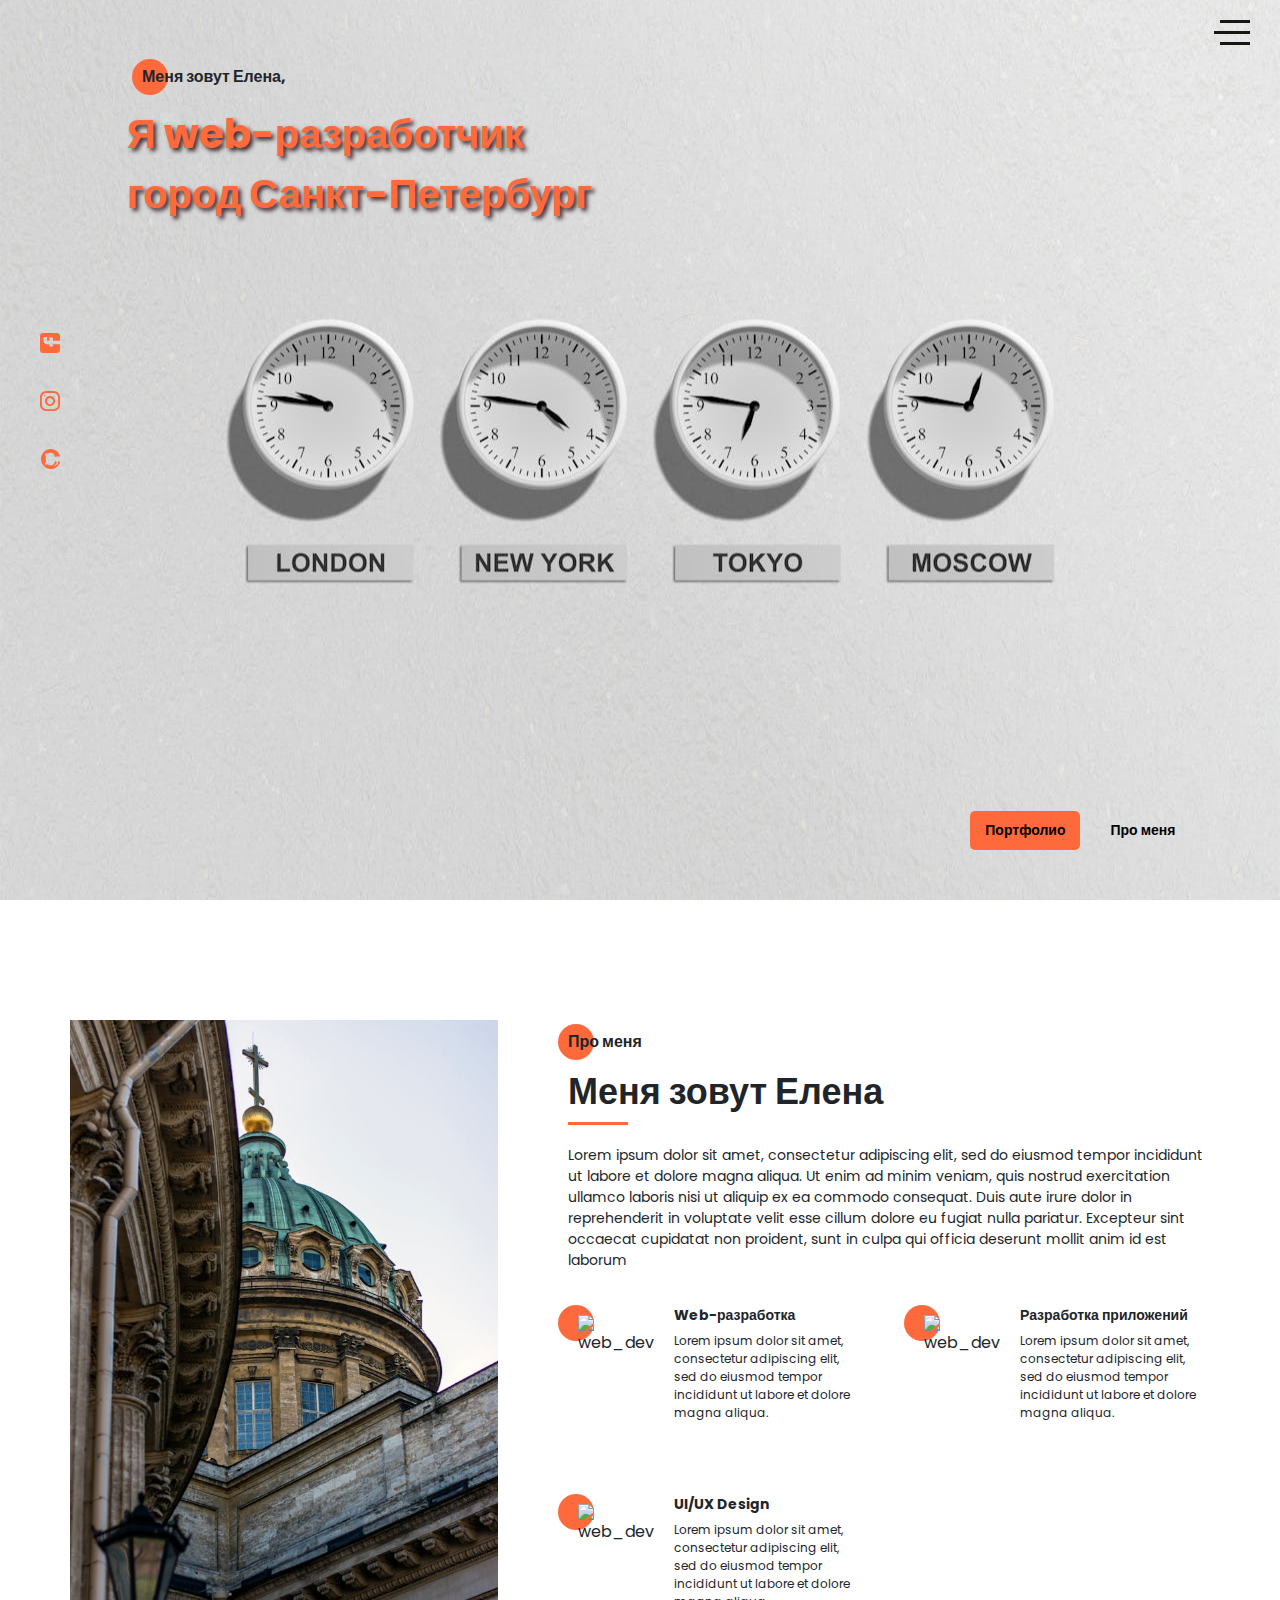
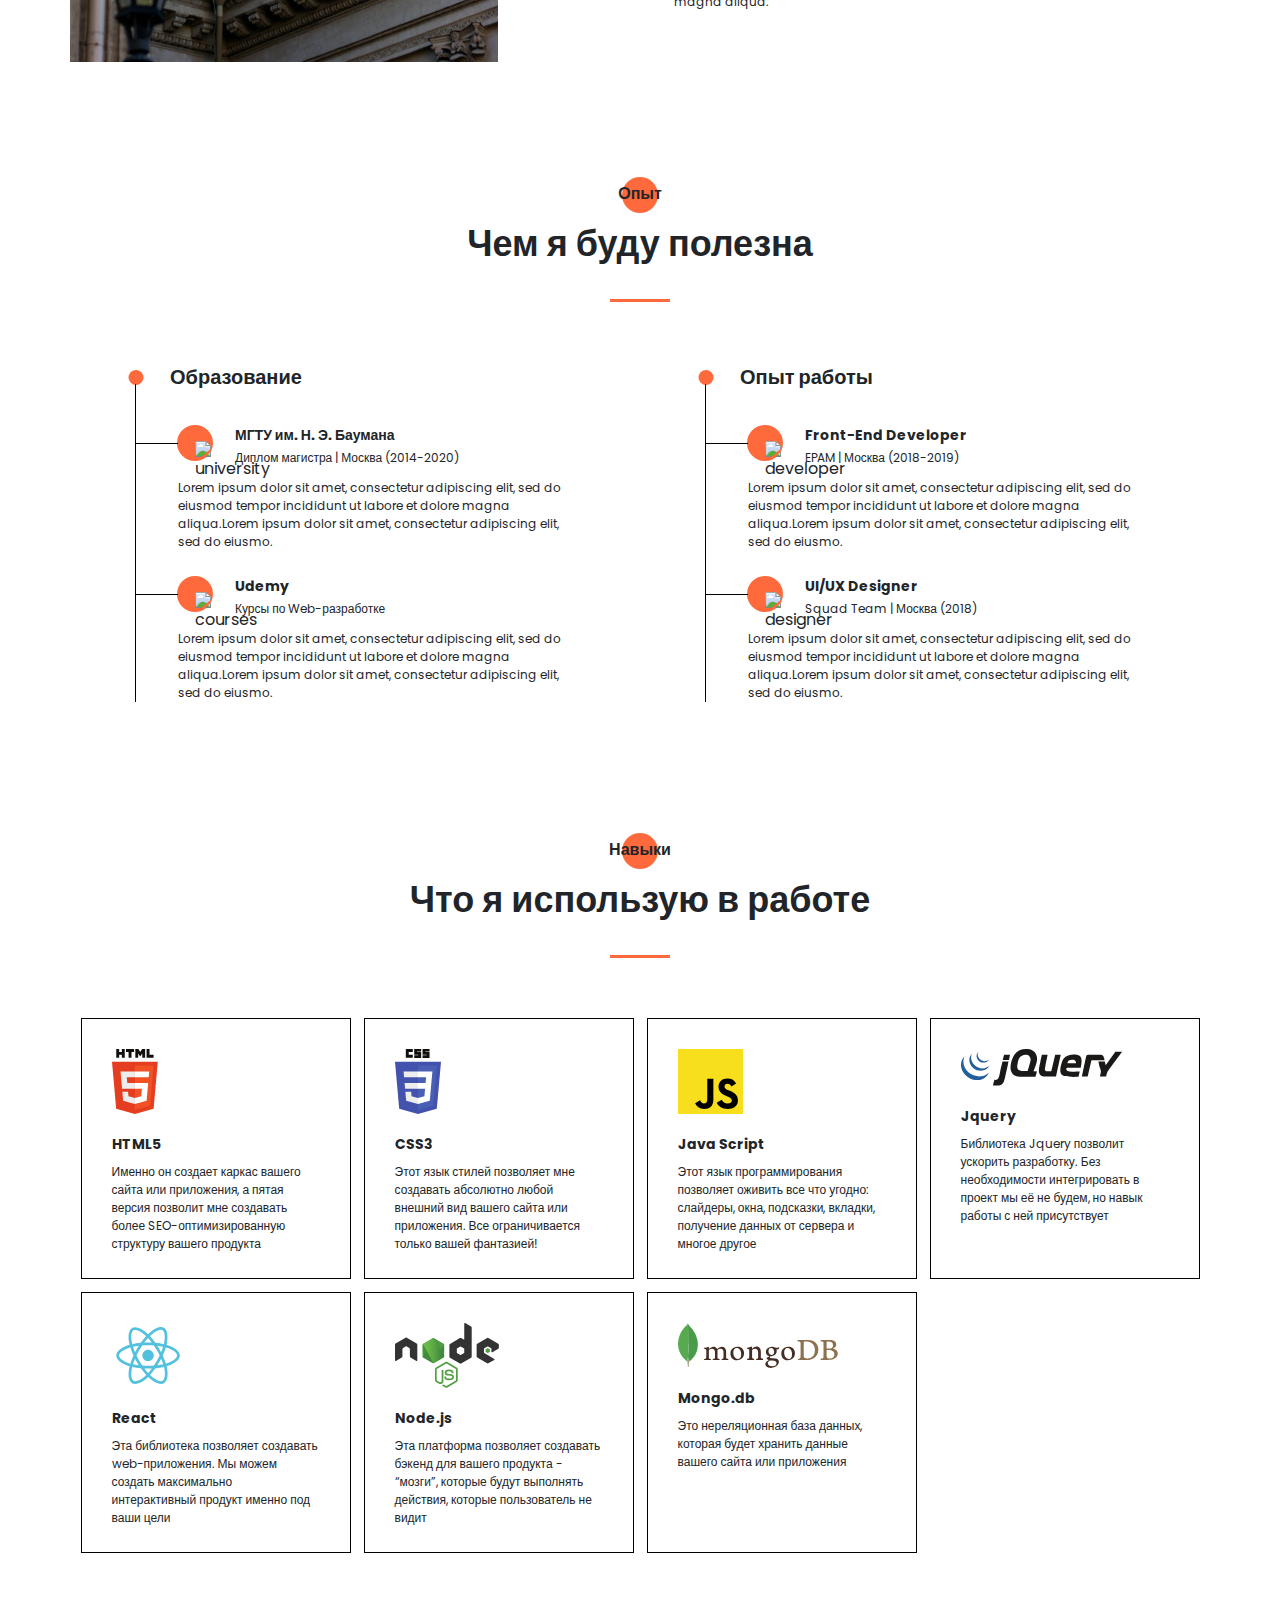
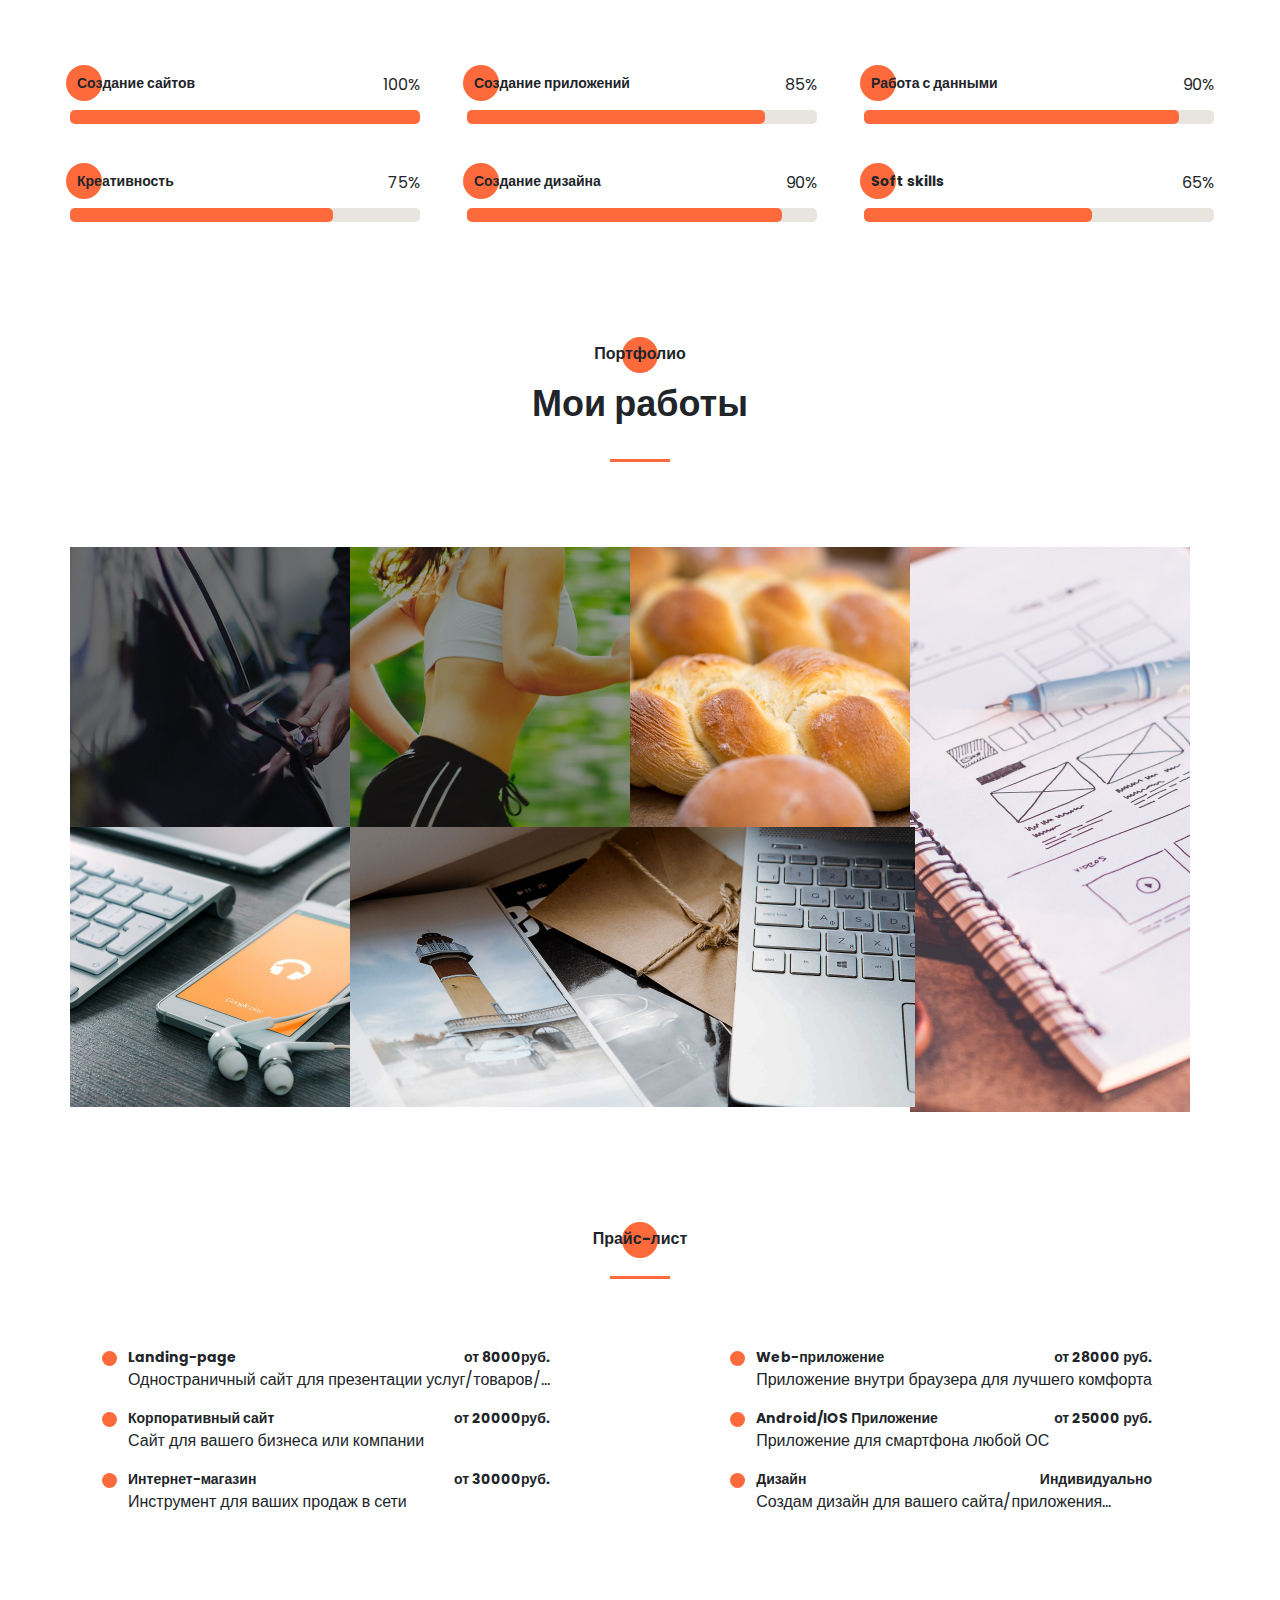
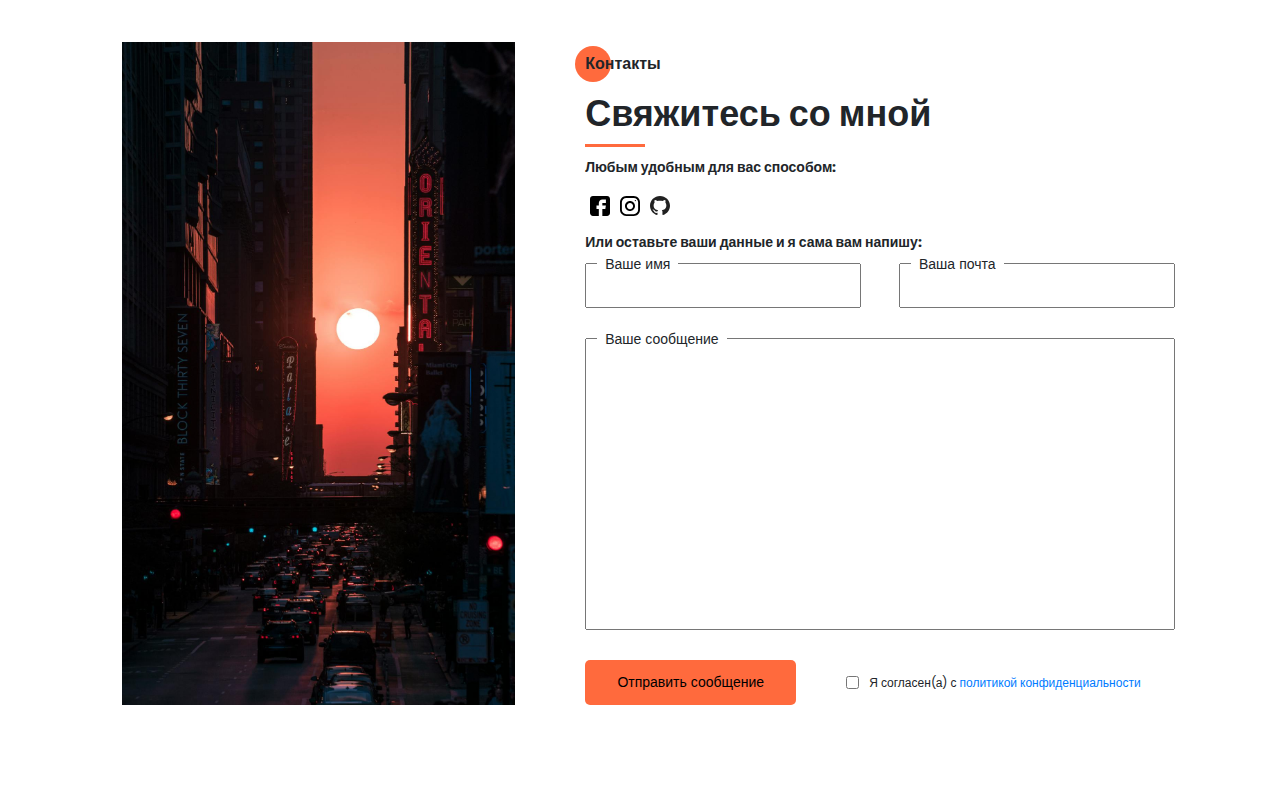
==== commit f5afa9c0: "feat: update index" ====
--- a/index.html
+++ b/index.html
@@ -1 +1 @@
-<!DOCTYPE html><html lang="ru"><head><meta charset="UTF-8"><meta name="viewport" content="width=device-width,initial-scale=1"><meta http-equiv="X-UA-Compatible" content="ie=edge"><title>Елена, web-разработчик</title><meta name="title" content="Мое портфолио"><meta name="description" content="Здесь вы сможете ознакомиться с моими работами и узнать больше обо мне"><!-- Open Graph / Facebook --><meta property="og:type" content="website"><meta property="og:url" content="https://metatags.io/"><meta property="og:title" content="Мое портфолио"><meta property="og:description" content="Здесь вы сможете ознакомиться с моими работами и узнать больше обо мне"><meta property="og:image" content="https://metatags.io/assets/meta-tags-16a33a6a8531e519cc0936fbba0ad904e52d35f34a46c97a2c9f6f7dd7d336f2.png"><!-- Twitter --><meta property="twitter:card" content="summary_large_image"><meta property="twitter:url" content="https://metatags.io/"><meta property="twitter:title" content="Мое портфолио"><meta property="twitter:description" content="Здесь вы сможете ознакомиться с моими работами и узнать больше обо мне"><meta property="twitter:image" content="https://metatags.io/assets/meta-tags-16a33a6a8531e519cc0936fbba0ad904e52d35f34a46c97a2c9f6f7dd7d336f2.png"><!-- Favicon  --><link rel="icon" type="image/png" sizes="32x32" href="icons/favicon/favicon.ico"><link rel="stylesheet" href="css/style.min.css"></head><body><aside class="sidepanel"><a href="https://www.facebook.com/" class="sidepanel__link" target="”_blank”"><svg width="20" height="20" viewBox="0 0 20 20" fill="none" xmlns="http://www.w3.org/2000/svg"><path d="M-7.46167e-07 2.92969L-1.28061e-07 17.0703C-5.74539e-08 18.6856 1.31439 20 2.92969 20L17.0703 20C18.6856 20 20 18.6856 20 17.0703L20 11.1719L12.9297 11.1719L12.9297 13.5156L9.41406 13.5156L9.41406 11.1719L7.03125 11.1719C5.09262 11.1719 3.51562 9.59488 3.51562 7.65625L3.51562 4.10156L7.03125 4.10156L7.03125 7.65625L9.41406 7.65625L9.41406 4.10156L12.9297 4.6875L12.9297 7.65625L20 7.65625L20 2.92969C20 1.31439 18.6856 -8.16774e-07 17.0703 -7.46167e-07L2.92969 -1.28061e-07C1.31439 -5.74539e-08 -8.16774e-07 1.31439 -7.46167e-07 2.92969Z" fill="black"/></svg> </a><a href="https://github.com/" class="sidepanel__link" target="”_blank”"><svg width="20" height="20" viewBox="0 0 20 20" fill="none" xmlns="http://www.w3.org/2000/svg"><path d="M-6.01032e-07 6.25L-2.73196e-07 13.75C-1.22337e-07 17.2012 2.79875 20 6.25 20L13.75 20C17.2013 20 20 17.2012 20 13.75L20 6.25C20 2.79875 17.2012 -7.51891e-07 13.75 -6.01032e-07L6.25 -2.73196e-07C2.79875 -1.22337e-07 -7.51891e-07 2.79875 -6.01032e-07 6.25ZM13.75 1.875C16.1625 1.875 18.125 3.8375 18.125 6.25L18.125 13.75C18.125 16.1625 16.1625 18.125 13.75 18.125L6.25 18.125C3.8375 18.125 1.875 16.1625 1.875 13.75L1.875 6.25C1.875 3.8375 3.8375 1.875 6.25 1.875L13.75 1.875Z" fill="black"/><path d="M5 10C5 12.7612 7.23875 15 10 15C12.7613 15 15 12.7612 15 10C15 7.23875 12.7612 5 10 5C7.23875 5 5 7.23875 5 10ZM13.125 10C13.125 11.7225 11.7225 13.125 10 13.125C8.27625 13.125 6.875 11.7225 6.875 10C6.875 8.2775 8.27625 6.875 10 6.875C11.7225 6.875 13.125 8.2775 13.125 10Z" fill="black"/><path d="M5.29123 4.625C5.29123 4.25704 4.99295 3.95875 4.62499 3.95875C4.25703 3.95875 3.95874 4.25704 3.95874 4.625C3.95874 4.99296 4.25703 5.29125 4.62499 5.29125C4.99295 5.29125 5.29123 4.99296 5.29123 4.625Z" fill="black"/></svg> </a><a href="https://www.instagram.com/" class="sidepanel__link" target="”_blank”"><svg width="19" height="20" viewBox="0 0 19 20" fill="none" xmlns="http://www.w3.org/2000/svg"><path d="M-4.37114e-07 9.99951C-1.95608e-07 15.5245 4.36167 19.9995 9.74107 19.9995C14.0457 19.9995 17.6962 17.1345 18.9832 13.162C19.0749 12.662 18.7734 12.4787 18.5148 12.4787C18.2835 12.4787 17.6706 12.487 16.8585 12.4912C17.4459 15.2728 15.5517 15.8595 15.5517 15.8595C14.4274 16.3145 14.1267 16.972 14.1267 16.972C13.5228 17.8778 13.5352 16.902 13.5352 16.902C13.603 15.8978 14.5389 15.3703 14.5389 15.3703C16.0283 14.4787 15.5979 13.0295 15.3493 12.4578C14.719 12.3678 14.2903 12.1103 14.0466 11.8245C13.8029 14.0453 12.9652 16.3795 9.23304 16.3795C8.16988 16.3795 7.30085 15.992 6.61933 15.3503C6.37316 15.4628 5.3827 15.8003 4.04116 15.2628C4.04116 15.2628 3.78012 14.4253 5.03988 12.5128C4.82345 11.7128 4.71606 10.8628 4.7111 10.0128C4.71606 9.16284 4.82345 8.31285 5.03988 7.51284C3.78012 5.61285 4.04116 4.77535 4.04116 4.77535C5.3827 4.23785 6.37316 4.57534 6.61933 4.67535C7.30085 4.03785 8.16988 3.65035 9.23304 3.65035C12.9752 3.65035 13.7987 5.98784 14.0383 8.21284C14.3307 7.86284 14.928 7.53784 15.8408 7.53784C17.1444 7.53784 18.1918 7.55034 18.5082 7.55034C18.7635 7.55034 19.0683 7.37534 18.9708 6.86284C17.692 2.86201 14.0391 -0.000488895 9.74107 -0.000488707C4.36167 -0.000488472 -6.7851e-07 4.47701 -4.37114e-07 9.99951Z" fill="#212121"/></svg></a></aside><div class="menu"><div class="menu__block"><div class="menu__close"><svg width="29" height="30" viewBox="0 0 29 30" fill="none" xmlns="http://www.w3.org/2000/svg"><path d="M17.1568 14.5231L28.4489 3.23075C29.1837 2.49623 29.1837 1.30861 28.4489 0.574085C27.7144 -0.160437 26.5267 -0.160437 25.7922 0.574085L14.4998 11.8665L3.20781 0.574085C2.47295 -0.160437 1.28567 -0.160437 0.551149 0.574085C-0.183716 1.30861 -0.183716 2.49623 0.551149 3.23075L11.8432 14.5231L0.551149 25.8155C-0.183716 26.55 -0.183716 27.7376 0.551149 28.4721C0.917206 28.8385 1.39852 29.0226 1.87948 29.0226C2.36045 29.0226 2.84141 28.8385 3.20781 28.4721L14.4998 17.1798L25.7922 28.4721C26.1586 28.8385 26.6396 29.0226 27.1205 29.0226C27.6015 29.0226 28.0825 28.8385 28.4489 28.4721C29.1837 27.7376 29.1837 26.55 28.4489 25.8155L17.1568 14.5231Z" fill="black"/></svg></div><div class="menu__list"><li class="menu__link"><a href="#about">Про меня</a></li><li class="menu__link"><a href="#resume">Мой опыт</a></li><li class="menu__link"><a href="#skills">Мои навыки</a></li><li class="menu__link"><a href="#portfolio">Мои работы</a></li><li class="menu__link"><a href="#price">Прайс-лист</a></li><li class="menu__link"><a href="#contacts">Контакты</a></li></div><div class="menu__social"><a href="https://www.facebook.com/" class="menu__social-item" target="”_blank”"><svg width="20" height="20" viewBox="0 0 20 20" fill="none" xmlns="http://www.w3.org/2000/svg"><path d="M17.0698 0L2.9292 0C1.3139 0 -0.000488281 1.31439 -0.000488281 2.92969L-0.000488281 17.0703C-0.000488281 18.6856 1.3139 20 2.9292 20L8.82764 20L8.82764 12.9297L6.48389 12.9297L6.48389 9.41406L8.82764 9.41406L8.82764 7.03125C8.82764 5.09262 10.4046 3.51563 12.3433 3.51563L15.8979 3.51563L15.8979 7.03125L12.3433 7.03125L12.3433 9.41406L15.8979 9.41406L15.312 12.9297L12.3433 12.9297L12.3433 20L17.0698 20C18.6851 20 19.9995 18.6856 19.9995 17.0703L19.9995 2.92969C19.9995 1.31439 18.6851 0 17.0698 0Z" fill="black"/></svg> </a><a href="https://github.com/" class="menu__social-item" target="”_blank”"><svg width="20" height="20" viewBox="0 0 20 20" fill="none" xmlns="http://www.w3.org/2000/svg"><path d="M13.7495 0L6.24951 0C2.79826 0 -0.000488281 2.79875 -0.000488281 6.25L-0.000488281 13.75C-0.000488281 17.2013 2.79826 20 6.24951 20L13.7495 20C17.2008 20 19.9995 17.2013 19.9995 13.75L19.9995 6.25C19.9995 2.79875 17.2008 0 13.7495 0ZM18.1245 13.75C18.1245 16.1625 16.162 18.125 13.7495 18.125L6.24951 18.125C3.83701 18.125 1.87451 16.1625 1.87451 13.75L1.87451 6.25C1.87451 3.8375 3.83701 1.875 6.24951 1.875L13.7495 1.875C16.162 1.875 18.1245 3.8375 18.1245 6.25L18.1245 13.75Z" fill="black"/><path d="M9.99951 5C7.23826 5 4.99951 7.23875 4.99951 10C4.99951 12.7613 7.23826 15 9.99951 15C12.7608 15 14.9995 12.7613 14.9995 10C14.9995 7.23875 12.7608 5 9.99951 5ZM9.99951 13.125C8.27701 13.125 6.87451 11.7225 6.87451 10C6.87451 8.27625 8.27701 6.875 9.99951 6.875C11.722 6.875 13.1245 8.27625 13.1245 10C13.1245 11.7225 11.722 13.125 9.99951 13.125Z" fill="black"/><path d="M15.3745 5.29123C15.7425 5.29123 16.0408 4.99295 16.0408 4.62499C16.0408 4.25703 15.7425 3.95874 15.3745 3.95874C15.0065 3.95874 14.7083 4.25703 14.7083 4.62499C14.7083 4.99295 15.0065 5.29123 15.3745 5.29123Z" fill="black"/></svg> </a><a href="https://www.instagram.com/" class="menu__social-item" target="”_blank”"><svg width="20" height="19" viewBox="0 0 20 19" fill="none" xmlns="http://www.w3.org/2000/svg"><path d="M10 0C4.475 0 0 4.36167 0 9.74107C0 14.0457 2.865 17.6962 6.8375 18.9832C7.3375 19.0749 7.52083 18.7734 7.52083 18.5148C7.52083 18.2835 7.5125 17.6706 7.50833 16.8585C4.72667 17.4459 4.14 15.5517 4.14 15.5517C3.685 14.4274 3.0275 14.1267 3.0275 14.1267C2.12167 13.5228 3.0975 13.5352 3.0975 13.5352C4.10167 13.603 4.62917 14.5389 4.62917 14.5389C5.52083 16.0283 6.97 15.5979 7.54167 15.3493C7.63167 14.719 7.88917 14.2903 8.175 14.0466C5.95417 13.8029 3.62 12.9652 3.62 9.23304C3.62 8.16988 4.0075 7.30085 4.64917 6.61934C4.53667 6.37317 4.19917 5.3827 4.73667 4.04116C4.73667 4.04116 5.57417 3.78012 7.48667 5.03988C8.28667 4.82345 9.13667 4.71606 9.98667 4.7111C10.8367 4.71606 11.6867 4.82345 12.4867 5.03988C14.3867 3.78012 15.2242 4.04116 15.2242 4.04116C15.7617 5.3827 15.4242 6.37317 15.3242 6.61934C15.9617 7.30085 16.3492 8.16988 16.3492 9.23304C16.3492 12.9752 14.0117 13.7987 11.7867 14.0383C12.1367 14.3307 12.4617 14.928 12.4617 15.8408C12.4617 17.1444 12.4492 18.1918 12.4492 18.5082C12.4492 18.7635 12.6242 19.0683 13.1367 18.9708C17.1375 17.692 20 14.0391 20 9.74107C20 4.36167 15.5225 0 10 0Z" fill="#212121"/></svg></a></div></div><div class="menu__overlay"></div></div><section class="promo"><div class="hamburger"><span></span> <span class="long"></span> <span></span></div><div class="container"><div class="promo__container"><div class="title title_fz16 promo__subtitle">Меня зовут Елена,</div><h1 class="title title_fz42 promo__title">Я web-разработчик<br>город Санкт-Петербург</h1><div class="promo__btns"><a href="#portfolio" class="promo__link btn btn_color">Портфолио</a> <a href="#about" class="promo__link btn btn_notcolor">Про меня</a></div></div></div></section><section class="about" id="about"><div class="container"><div class="about__wrapper"><div class="about__photo"><img src="img/promo6.jpg" alt="photo"></div><div class="about__desc"><h2 class="title title_fz16 about__title">Про меня</h2><div class="title title_fz36 about__subtitle">Меня зовут Елена</div><div class="divider"></div><p class="about__text">Lorem ipsum dolor sit amet, consectetur adipiscing elit, sed do eiusmod tempor incididunt ut labore et dolore magna aliqua. Ut enim ad minim veniam, quis nostrud exercitation ullamco laboris nisi ut aliquip ex ea commodo consequat. Duis aute irure dolor in reprehenderit in voluptate velit esse cillum dolore eu fugiat nulla pariatur. Excepteur sint occaecat cupidatat non proident, sunt in culpa qui officia deserunt mollit anim id est laborum</p></div><div class="about__skills"><div class="about__skills-item"><div class="about__skills-circle"><img src="icons/about_me/web_development.svg" alt="web_dev"></div><div><div class="title title_fz14">Web-разработка</div><div class="about__skills-text">Lorem ipsum dolor sit amet, consectetur adipiscing elit, sed do eiusmod tempor incididunt ut labore et dolore magna aliqua.</div></div></div><div class="about__skills-item"><div class="about__skills-circle"><img src="icons/about_me/mobile_dev.svg" alt="web_dev"></div><div><div class="title title_fz14">Разработка приложений</div><div class="about__skills-text">Lorem ipsum dolor sit amet, consectetur adipiscing elit, sed do eiusmod tempor incididunt ut labore et dolore magna aliqua.</div></div></div><div class="about__skills-item"><div class="about__skills-circle"><img src="icons/about_me/design.svg" alt="web_dev"></div><div><div class="title title_fz14">UI/UX Design</div><div class="about__skills-text">Lorem ipsum dolor sit amet, consectetur adipiscing elit, sed do eiusmod tempor incididunt ut labore et dolore magna aliqua.</div></div></div></div></div></div></section><section class="resume" id="resume"><div class="container"><h2 class="title title_fz16 resume__title">Опыт</h2><div class="title title_fz36 resume__subtitle">Чем я буду полезна</div><div class="divider"></div><div class="resume__wraper"><div class="resume__column"><h3 class="title title_fz20 resume__column-title">Образование</h3><ul><li><div class="resume__item"><div class="resume__item-head"><div class="resume__item-icon"><img src="icons/experience/university.svg" alt="university"></div><h4 class="title title_fz14">МГТУ им. Н. Э. Баумана</h4><div class="resume__item-location">Диплом магистра | Москва (2014-2020)</div></div><div class="resume__item-body">Lorem ipsum dolor sit amet, consectetur adipiscing elit, sed do eiusmod tempor incididunt ut labore et dolore magna aliqua.Lorem ipsum dolor sit amet, consectetur adipiscing elit, sed do eiusmo.</div></div></li><li><div class="resume__item"><div class="resume__item-head"><div class="resume__item-icon"><img src="icons/experience/courses.svg" alt="courses"></div><h4 class="title title_fz14">Udemy</h4><div class="resume__item-location">Курсы по Web-разработке</div></div><div class="resume__item-body">Lorem ipsum dolor sit amet, consectetur adipiscing elit, sed do eiusmod tempor incididunt ut labore et dolore magna aliqua.Lorem ipsum dolor sit amet, consectetur adipiscing elit, sed do eiusmo.</div></div></li></ul></div><div class="resume__column"><h3 class="title title_fz20 resume__column-title">Опыт работы</h3><ul><li><div class="resume__item"><div class="resume__item-head"><div class="resume__item-icon"><img src="icons/experience/developer.svg" alt="developer"></div><h4 class="title title_fz14">Front-End Developer</h4><div class="resume__item-location">EPAM | Москва (2018-2019)</div></div><div class="resume__item-body">Lorem ipsum dolor sit amet, consectetur adipiscing elit, sed do eiusmod tempor incididunt ut labore et dolore magna aliqua.Lorem ipsum dolor sit amet, consectetur adipiscing elit, sed do eiusmo.</div></div></li><li><div class="resume__item"><div class="resume__item-head"><div class="resume__item-icon"><img src="icons/experience/designer.svg" alt="designer"></div><h4 class="title title_fz14">UI/UX Designer</h4><div class="resume__item-location">Squad Team | Москва (2018)</div></div><div class="resume__item-body">Lorem ipsum dolor sit amet, consectetur adipiscing elit, sed do eiusmod tempor incididunt ut labore et dolore magna aliqua.Lorem ipsum dolor sit amet, consectetur adipiscing elit, sed do eiusmo.</div></div></li></ul></div></div></div></section><section class="skills" id="skills"><div class="container"><h2 class="title title_fz16 skills__title">Навыки</h2><div class="title title_fz36 skills__subtitle">Что я использую в работе</div><div class="divider"></div><div class="skills__items"><div class="skills__item"><img src="icons/skills/html5.svg" alt="html5"><h3>HTML5</h3><div class="skills__text">Именно он создает каркас вашего сайта или приложения, а пятая версия позволит мне создавать более SEO-оптимизированную структуру вашего продукта</div></div><div class="skills__item"><img src="icons/skills/css3.svg" alt="css3"><h3>CSS3</h3><div class="skills__text">Этот язык стилей позволяет мне создавать абсолютно любой внешний вид вашего сайта или приложения. Все ограничивается только вашей фантазией!</div></div><div class="skills__item"><img src="icons/skills/js.svg" alt="js"><h3>Java Script</h3><div class="skills__text">Этот язык программирования позволяет оживить все что угодно: слайдеры, окна, подсказки, вкладки, получение данных от сервера и многое другое</div></div><div class="skills__item"><img src="icons/skills/jquery.svg" alt="Jquery"><h3>Jquery</h3><div class="skills__text">Библиотека Jquery позволит ускорить разработку. Без необходимости интегрировать в проект мы её не будем, но навык работы с ней присутствует</div></div><div class="skills__item"><img src="icons/skills/react.svg" alt="React"><h3>React</h3><div class="skills__text">Эта библиотека позволяет создавать web-приложения. Мы можем создать максимально интерактивный продукт именно под ваши цели</div></div><div class="skills__item"><img src="icons/skills/node.js.svg" alt="Node.js"><h3>Node.js</h3><div class="skills__text">Эта платформа позволяет создавать бэкенд для вашего продукта - “мозги”, которые будут выполнять действия, которые пользователь не видит</div></div><div class="skills__item"><img src="icons/skills/mongo.db.svg" alt="Mongo.db"><h3>Mongo.db</h3><div class="skills__text">Это нереляционная база данных, которая будет хранить данные вашего сайта или приложения</div></div></div><div class="skills__progress"><div class="progress-item"><div class="part"><h3 class="title title_fz14 part-title">Создание сайтов</h3><div class="part-count">100%</div></div><div class="part__view"><div class="part__view-color"></div></div></div><div class="progress-item"><div class="part"><h3 class="title title_fz14 part-title">Создание приложений</h3><div class="part-count">85%</div></div><div class="part__view"><div class="part__view-color"></div></div></div><div class="progress-item"><div class="part"><h3 class="title title_fz14 part-title">Работа с данными</h3><div class="part-count">90%</div></div><div class="part__view"><div class="part__view-color"></div></div></div><div class="progress-item"><div class="part"><h3 class="title title_fz14 part-title">Креативность</h3><div class="part-count">75%</div></div><div class="part__view"><div class="part__view-color"></div></div></div><div class="progress-item"><div class="part"><h3 class="title title_fz14 part-title">Создание дизайна</h3><div class="part-count">90%</div></div><div class="part__view"><div class="part__view-color"></div></div></div><div class="progress-item"><div class="part"><h3 class="title title_fz14 part-title">Soft skills</h3><div class="part-count">65%</div></div><div class="part__view"><div class="part__view-color"></div></div></div></div></div></section><section class="portfolio" id="portfolio"><div class="container"><h2 class="title title_fz16 skills__title">Портфолио</h2><div class="title title_fz36 skills__subtitle">Мои работы</div><div class="divider"></div><div class="portfolio__items"><div class="portfolio-item"><a href="./uber/index.html" target="”_blank”"><img src="img/works/uber.jpg" alt="work1"></a></div><div class="portfolio-item"><a href="./pulse/index.html" target="”_blank”"><img src="img/works/pulse.jpg" alt="work2"></a></div><div class="portfolio-item"><a href="#" target="”_blank”"><img src="img/works/bread.jpg" alt="work3"></a></div><div class="portfolio-item plans"><a href="#" target="”_blank”"><img src="img/works/plans.jpg" alt="work4"></a></div><div class="portfolio-item"><a href="#" target="”_blank”"><img src="img/works/ipad.jpg" alt="work5"></a></div><div class="portfolio-item mac"><a href="#" target="”_blank”"><img src="img/works/mac.jpg" alt="work6"></a></div></div></div></section><section class="price" id="price"><div class="container"><h2 class="title title_fz16 skills__title">Прайс-лист</h2><div class="divider"></div><div class="price__items"><div class="price__column"><div class="price__item"><div class="title title_fz14 price__item-summ"><div>Landing-page</div><div>от 8000руб.</div></div><div class="price__item-text">Одностраничный сайт для презентации услуг/товаров/...</div></div><div class="price__item"><div class="title title_fz14 price__item-summ"><div>Корпоративный сайт</div><div>от 20000руб.</div></div><div class="price__item-text">Сайт для вашего бизнеса или компании</div></div><div class="price__item"><div class="title title_fz14 price__item-summ"><div>Интернет-магазин</div><div>от 30000руб.</div></div><div class="price__item-text">Инструмент для ваших продаж в сети</div></div></div><div class="price__column"><div class="price__item"><div class="title title_fz14 price__item-summ"><div>Web-приложение</div><div>от 28000 руб.</div></div><div class="price__item-text">Приложение внутри браузера для лучшего комфорта</div></div><div class="price__item"><div class="title title_fz14 price__item-summ"><div>Android/IOS Приложение</div><div>от 25000 руб.</div></div><div class="price__item-text">Приложение для смартфона любой ОС</div></div><div class="price__item"><div class="title title_fz14 price__item-summ"><div>Дизайн</div><div>Индивидуально</div></div><div class="price__item-text">Создам дизайн для вашего сайта/приложения...</div></div></div></div></div></section><section class="contacts" id="contacts"><div class="container"><div class="contacts__wrapper"><div class="contacts__photo"><img src="img/promo_my.jpg" alt="photo"></div><div class="contacts__desc"><h2 class="title title_fz16 contacts__title">Контакты</h2><div class="title title_fz36 contacts__subtitle">Свяжитесь со мной</div><div class="divider"></div><div class="title title_fz14 contacts__text">Любым удобным для вас способом:</div><div class="contacts__social"><a href="#" class="contacts__social-link"><img src="./icons/social/right/Facebook.svg" alt="Facebook"></a><a href="#" class="contacts__social-link"><img src="./icons/social/right/Instagram.svg" alt="instagram"></a><a href="#" class="contacts__social-link"><img src="./icons/social/right/Github.svg" alt="github"></a></div><div class="title title_fz14 contacts__text">Или оставьте ваши данные и я сама вам напишу:</div></div><form action="#" class="contacts__form"><div class="contacts__input"><input required type="text" id="name" name="name"> <label for="name">Ваше имя</label></div><div class="contacts__input"><input required type="email" id="email" name="email"> <label for="email">Ваша почта</label></div><div class="contacts__textarea"><textarea name="textarea" id="textarea"></textarea> <label for="textarea">Ваше сообщение</label></div><div class="contacts__triggers"><input type="submit" value="Отправить сообщение" class="btn btn_color"><div class="contacts__policy"><input required type="checkbox" name="" id=""> <span>Я согласен(а) с <a href="./policy.html">политикой конфиденциальности</a></span></div></div></form></div></div></section><script src="js/script.js"></script></body></html>+<!DOCTYPE html><html lang="ru"><head><meta charset="UTF-8"><meta name="viewport" content="width=device-width,initial-scale=1"><meta http-equiv="X-UA-Compatible" content="ie=edge"><title>Елена, web-разработчик</title><meta name="title" content="Мое портфолио"><meta name="description" content="Здесь вы сможете ознакомиться с моими работами и узнать больше обо мне"><!-- Open Graph / Facebook --><meta property="og:type" content="website"><meta property="og:url" content="https://metatags.io/"><meta property="og:title" content="Мое портфолио"><meta property="og:description" content="Здесь вы сможете ознакомиться с моими работами и узнать больше обо мне"><meta property="og:image" content="https://metatags.io/assets/meta-tags-16a33a6a8531e519cc0936fbba0ad904e52d35f34a46c97a2c9f6f7dd7d336f2.png"><!-- Twitter --><meta property="twitter:card" content="summary_large_image"><meta property="twitter:url" content="https://metatags.io/"><meta property="twitter:title" content="Мое портфолио"><meta property="twitter:description" content="Здесь вы сможете ознакомиться с моими работами и узнать больше обо мне"><meta property="twitter:image" content="https://metatags.io/assets/meta-tags-16a33a6a8531e519cc0936fbba0ad904e52d35f34a46c97a2c9f6f7dd7d336f2.png"><!-- Favicon  --><link rel="icon" type="image/png" sizes="32x32" href="icons/favicon/favicon.ico"><link rel="stylesheet" href="css/style.min.css"></head><body><aside class="sidepanel"><a href="https://www.facebook.com/" class="sidepanel__link" target="”_blank”"><svg width="20" height="20" viewBox="0 0 20 20" fill="none" xmlns="http://www.w3.org/2000/svg"><path d="M-7.46167e-07 2.92969L-1.28061e-07 17.0703C-5.74539e-08 18.6856 1.31439 20 2.92969 20L17.0703 20C18.6856 20 20 18.6856 20 17.0703L20 11.1719L12.9297 11.1719L12.9297 13.5156L9.41406 13.5156L9.41406 11.1719L7.03125 11.1719C5.09262 11.1719 3.51562 9.59488 3.51562 7.65625L3.51562 4.10156L7.03125 4.10156L7.03125 7.65625L9.41406 7.65625L9.41406 4.10156L12.9297 4.6875L12.9297 7.65625L20 7.65625L20 2.92969C20 1.31439 18.6856 -8.16774e-07 17.0703 -7.46167e-07L2.92969 -1.28061e-07C1.31439 -5.74539e-08 -8.16774e-07 1.31439 -7.46167e-07 2.92969Z" fill="black"/></svg> </a><a href="https://github.com/" class="sidepanel__link" target="”_blank”"><svg width="20" height="20" viewBox="0 0 20 20" fill="none" xmlns="http://www.w3.org/2000/svg"><path d="M-6.01032e-07 6.25L-2.73196e-07 13.75C-1.22337e-07 17.2012 2.79875 20 6.25 20L13.75 20C17.2013 20 20 17.2012 20 13.75L20 6.25C20 2.79875 17.2012 -7.51891e-07 13.75 -6.01032e-07L6.25 -2.73196e-07C2.79875 -1.22337e-07 -7.51891e-07 2.79875 -6.01032e-07 6.25ZM13.75 1.875C16.1625 1.875 18.125 3.8375 18.125 6.25L18.125 13.75C18.125 16.1625 16.1625 18.125 13.75 18.125L6.25 18.125C3.8375 18.125 1.875 16.1625 1.875 13.75L1.875 6.25C1.875 3.8375 3.8375 1.875 6.25 1.875L13.75 1.875Z" fill="black"/><path d="M5 10C5 12.7612 7.23875 15 10 15C12.7613 15 15 12.7612 15 10C15 7.23875 12.7612 5 10 5C7.23875 5 5 7.23875 5 10ZM13.125 10C13.125 11.7225 11.7225 13.125 10 13.125C8.27625 13.125 6.875 11.7225 6.875 10C6.875 8.2775 8.27625 6.875 10 6.875C11.7225 6.875 13.125 8.2775 13.125 10Z" fill="black"/><path d="M5.29123 4.625C5.29123 4.25704 4.99295 3.95875 4.62499 3.95875C4.25703 3.95875 3.95874 4.25704 3.95874 4.625C3.95874 4.99296 4.25703 5.29125 4.62499 5.29125C4.99295 5.29125 5.29123 4.99296 5.29123 4.625Z" fill="black"/></svg> </a><a href="https://www.instagram.com/" class="sidepanel__link" target="”_blank”"><svg width="19" height="20" viewBox="0 0 19 20" fill="none" xmlns="http://www.w3.org/2000/svg"><path d="M-4.37114e-07 9.99951C-1.95608e-07 15.5245 4.36167 19.9995 9.74107 19.9995C14.0457 19.9995 17.6962 17.1345 18.9832 13.162C19.0749 12.662 18.7734 12.4787 18.5148 12.4787C18.2835 12.4787 17.6706 12.487 16.8585 12.4912C17.4459 15.2728 15.5517 15.8595 15.5517 15.8595C14.4274 16.3145 14.1267 16.972 14.1267 16.972C13.5228 17.8778 13.5352 16.902 13.5352 16.902C13.603 15.8978 14.5389 15.3703 14.5389 15.3703C16.0283 14.4787 15.5979 13.0295 15.3493 12.4578C14.719 12.3678 14.2903 12.1103 14.0466 11.8245C13.8029 14.0453 12.9652 16.3795 9.23304 16.3795C8.16988 16.3795 7.30085 15.992 6.61933 15.3503C6.37316 15.4628 5.3827 15.8003 4.04116 15.2628C4.04116 15.2628 3.78012 14.4253 5.03988 12.5128C4.82345 11.7128 4.71606 10.8628 4.7111 10.0128C4.71606 9.16284 4.82345 8.31285 5.03988 7.51284C3.78012 5.61285 4.04116 4.77535 4.04116 4.77535C5.3827 4.23785 6.37316 4.57534 6.61933 4.67535C7.30085 4.03785 8.16988 3.65035 9.23304 3.65035C12.9752 3.65035 13.7987 5.98784 14.0383 8.21284C14.3307 7.86284 14.928 7.53784 15.8408 7.53784C17.1444 7.53784 18.1918 7.55034 18.5082 7.55034C18.7635 7.55034 19.0683 7.37534 18.9708 6.86284C17.692 2.86201 14.0391 -0.000488895 9.74107 -0.000488707C4.36167 -0.000488472 -6.7851e-07 4.47701 -4.37114e-07 9.99951Z" fill="#212121"/></svg></a></aside><div class="menu"><div class="menu__block"><div class="menu__close"><svg width="29" height="30" viewBox="0 0 29 30" fill="none" xmlns="http://www.w3.org/2000/svg"><path d="M17.1568 14.5231L28.4489 3.23075C29.1837 2.49623 29.1837 1.30861 28.4489 0.574085C27.7144 -0.160437 26.5267 -0.160437 25.7922 0.574085L14.4998 11.8665L3.20781 0.574085C2.47295 -0.160437 1.28567 -0.160437 0.551149 0.574085C-0.183716 1.30861 -0.183716 2.49623 0.551149 3.23075L11.8432 14.5231L0.551149 25.8155C-0.183716 26.55 -0.183716 27.7376 0.551149 28.4721C0.917206 28.8385 1.39852 29.0226 1.87948 29.0226C2.36045 29.0226 2.84141 28.8385 3.20781 28.4721L14.4998 17.1798L25.7922 28.4721C26.1586 28.8385 26.6396 29.0226 27.1205 29.0226C27.6015 29.0226 28.0825 28.8385 28.4489 28.4721C29.1837 27.7376 29.1837 26.55 28.4489 25.8155L17.1568 14.5231Z" fill="black"/></svg></div><div class="menu__list"><li class="menu__link"><a href="#about">Про меня</a></li><li class="menu__link"><a href="#resume">Мой опыт</a></li><li class="menu__link"><a href="#skills">Мои навыки</a></li><li class="menu__link"><a href="#portfolio">Мои работы</a></li><li class="menu__link"><a href="#price">Прайс-лист</a></li><li class="menu__link"><a href="#contacts">Контакты</a></li></div><div class="menu__social"><a href="https://www.facebook.com/" class="menu__social-item" target="”_blank”"><svg width="20" height="20" viewBox="0 0 20 20" fill="none" xmlns="http://www.w3.org/2000/svg"><path d="M17.0698 0L2.9292 0C1.3139 0 -0.000488281 1.31439 -0.000488281 2.92969L-0.000488281 17.0703C-0.000488281 18.6856 1.3139 20 2.9292 20L8.82764 20L8.82764 12.9297L6.48389 12.9297L6.48389 9.41406L8.82764 9.41406L8.82764 7.03125C8.82764 5.09262 10.4046 3.51563 12.3433 3.51563L15.8979 3.51563L15.8979 7.03125L12.3433 7.03125L12.3433 9.41406L15.8979 9.41406L15.312 12.9297L12.3433 12.9297L12.3433 20L17.0698 20C18.6851 20 19.9995 18.6856 19.9995 17.0703L19.9995 2.92969C19.9995 1.31439 18.6851 0 17.0698 0Z" fill="black"/></svg> </a><a href="https://github.com/" class="menu__social-item" target="”_blank”"><svg width="20" height="20" viewBox="0 0 20 20" fill="none" xmlns="http://www.w3.org/2000/svg"><path d="M13.7495 0L6.24951 0C2.79826 0 -0.000488281 2.79875 -0.000488281 6.25L-0.000488281 13.75C-0.000488281 17.2013 2.79826 20 6.24951 20L13.7495 20C17.2008 20 19.9995 17.2013 19.9995 13.75L19.9995 6.25C19.9995 2.79875 17.2008 0 13.7495 0ZM18.1245 13.75C18.1245 16.1625 16.162 18.125 13.7495 18.125L6.24951 18.125C3.83701 18.125 1.87451 16.1625 1.87451 13.75L1.87451 6.25C1.87451 3.8375 3.83701 1.875 6.24951 1.875L13.7495 1.875C16.162 1.875 18.1245 3.8375 18.1245 6.25L18.1245 13.75Z" fill="black"/><path d="M9.99951 5C7.23826 5 4.99951 7.23875 4.99951 10C4.99951 12.7613 7.23826 15 9.99951 15C12.7608 15 14.9995 12.7613 14.9995 10C14.9995 7.23875 12.7608 5 9.99951 5ZM9.99951 13.125C8.27701 13.125 6.87451 11.7225 6.87451 10C6.87451 8.27625 8.27701 6.875 9.99951 6.875C11.722 6.875 13.1245 8.27625 13.1245 10C13.1245 11.7225 11.722 13.125 9.99951 13.125Z" fill="black"/><path d="M15.3745 5.29123C15.7425 5.29123 16.0408 4.99295 16.0408 4.62499C16.0408 4.25703 15.7425 3.95874 15.3745 3.95874C15.0065 3.95874 14.7083 4.25703 14.7083 4.62499C14.7083 4.99295 15.0065 5.29123 15.3745 5.29123Z" fill="black"/></svg> </a><a href="https://www.instagram.com/" class="menu__social-item" target="”_blank”"><svg width="20" height="19" viewBox="0 0 20 19" fill="none" xmlns="http://www.w3.org/2000/svg"><path d="M10 0C4.475 0 0 4.36167 0 9.74107C0 14.0457 2.865 17.6962 6.8375 18.9832C7.3375 19.0749 7.52083 18.7734 7.52083 18.5148C7.52083 18.2835 7.5125 17.6706 7.50833 16.8585C4.72667 17.4459 4.14 15.5517 4.14 15.5517C3.685 14.4274 3.0275 14.1267 3.0275 14.1267C2.12167 13.5228 3.0975 13.5352 3.0975 13.5352C4.10167 13.603 4.62917 14.5389 4.62917 14.5389C5.52083 16.0283 6.97 15.5979 7.54167 15.3493C7.63167 14.719 7.88917 14.2903 8.175 14.0466C5.95417 13.8029 3.62 12.9652 3.62 9.23304C3.62 8.16988 4.0075 7.30085 4.64917 6.61934C4.53667 6.37317 4.19917 5.3827 4.73667 4.04116C4.73667 4.04116 5.57417 3.78012 7.48667 5.03988C8.28667 4.82345 9.13667 4.71606 9.98667 4.7111C10.8367 4.71606 11.6867 4.82345 12.4867 5.03988C14.3867 3.78012 15.2242 4.04116 15.2242 4.04116C15.7617 5.3827 15.4242 6.37317 15.3242 6.61934C15.9617 7.30085 16.3492 8.16988 16.3492 9.23304C16.3492 12.9752 14.0117 13.7987 11.7867 14.0383C12.1367 14.3307 12.4617 14.928 12.4617 15.8408C12.4617 17.1444 12.4492 18.1918 12.4492 18.5082C12.4492 18.7635 12.6242 19.0683 13.1367 18.9708C17.1375 17.692 20 14.0391 20 9.74107C20 4.36167 15.5225 0 10 0Z" fill="#212121"/></svg></a></div></div><div class="menu__overlay"></div></div><section class="promo"><div class="hamburger"><span></span> <span class="long"></span> <span></span></div><div class="container"><div class="promo__container"><div class="title title_fz16 promo__subtitle">Меня зовут Елена,</div><h1 class="title title_fz42 promo__title">Я web-разработчик<br>город Санкт-Петербург</h1><div class="promo__btns"><a href="#portfolio" class="promo__link btn btn_color">Портфолио</a> <a href="#about" class="promo__link btn btn_notcolor">Про меня</a></div></div></div></section><section class="about" id="about"><div class="container"><div class="about__wrapper"><div class="about__photo"><img src="./img/promo6.jpg" alt="photo"></div><div class="about__desc"><h2 class="title title_fz16 about__title">Про меня</h2><div class="title title_fz36 about__subtitle">Меня зовут Елена</div><div class="divider"></div><p class="about__text">Lorem ipsum dolor sit amet, consectetur adipiscing elit, sed do eiusmod tempor incididunt ut labore et dolore magna aliqua. Ut enim ad minim veniam, quis nostrud exercitation ullamco laboris nisi ut aliquip ex ea commodo consequat. Duis aute irure dolor in reprehenderit in voluptate velit esse cillum dolore eu fugiat nulla pariatur. Excepteur sint occaecat cupidatat non proident, sunt in culpa qui officia deserunt mollit anim id est laborum</p></div><div class="about__skills"><div class="about__skills-item"><div class="about__skills-circle"><img src="./icons/about_me/web_development.svg" alt="web_dev"></div><div><div class="title title_fz14">Web-разработка</div><div class="about__skills-text">Lorem ipsum dolor sit amet, consectetur adipiscing elit, sed do eiusmod tempor incididunt ut labore et dolore magna aliqua.</div></div></div><div class="about__skills-item"><div class="about__skills-circle"><img src="./icons/about_me/mobile_dev.svg" alt="web_dev"></div><div><div class="title title_fz14">Разработка приложений</div><div class="about__skills-text">Lorem ipsum dolor sit amet, consectetur adipiscing elit, sed do eiusmod tempor incididunt ut labore et dolore magna aliqua.</div></div></div><div class="about__skills-item"><div class="about__skills-circle"><img src="./icons/about_me/design.svg" alt="web_dev"></div><div><div class="title title_fz14">UI/UX Design</div><div class="about__skills-text">Lorem ipsum dolor sit amet, consectetur adipiscing elit, sed do eiusmod tempor incididunt ut labore et dolore magna aliqua.</div></div></div></div></div></div></section><section class="resume" id="resume"><div class="container"><h2 class="title title_fz16 resume__title">Опыт</h2><div class="title title_fz36 resume__subtitle">Чем я буду полезна</div><div class="divider"></div><div class="resume__wraper"><div class="resume__column"><h3 class="title title_fz20 resume__column-title">Образование</h3><ul><li><div class="resume__item"><div class="resume__item-head"><div class="resume__item-icon"><img src="./icons/experience/university.svg" alt="university"></div><h4 class="title title_fz14">МГТУ им. Н. Э. Баумана</h4><div class="resume__item-location">Диплом магистра | Москва (2014-2020)</div></div><div class="resume__item-body">Lorem ipsum dolor sit amet, consectetur adipiscing elit, sed do eiusmod tempor incididunt ut labore et dolore magna aliqua.Lorem ipsum dolor sit amet, consectetur adipiscing elit, sed do eiusmo.</div></div></li><li><div class="resume__item"><div class="resume__item-head"><div class="resume__item-icon"><img src="./icons/experience/courses.svg" alt="courses"></div><h4 class="title title_fz14">Udemy</h4><div class="resume__item-location">Курсы по Web-разработке</div></div><div class="resume__item-body">Lorem ipsum dolor sit amet, consectetur adipiscing elit, sed do eiusmod tempor incididunt ut labore et dolore magna aliqua.Lorem ipsum dolor sit amet, consectetur adipiscing elit, sed do eiusmo.</div></div></li></ul></div><div class="resume__column"><h3 class="title title_fz20 resume__column-title">Опыт работы</h3><ul><li><div class="resume__item"><div class="resume__item-head"><div class="resume__item-icon"><img src="./icons/experience/developer.svg" alt="developer"></div><h4 class="title title_fz14">Front-End Developer</h4><div class="resume__item-location">EPAM | Москва (2018-2019)</div></div><div class="resume__item-body">Lorem ipsum dolor sit amet, consectetur adipiscing elit, sed do eiusmod tempor incididunt ut labore et dolore magna aliqua.Lorem ipsum dolor sit amet, consectetur adipiscing elit, sed do eiusmo.</div></div></li><li><div class="resume__item"><div class="resume__item-head"><div class="resume__item-icon"><img src="./icons/experience/designer.svg" alt="designer"></div><h4 class="title title_fz14">UI/UX Designer</h4><div class="resume__item-location">Squad Team | Москва (2018)</div></div><div class="resume__item-body">Lorem ipsum dolor sit amet, consectetur adipiscing elit, sed do eiusmod tempor incididunt ut labore et dolore magna aliqua.Lorem ipsum dolor sit amet, consectetur adipiscing elit, sed do eiusmo.</div></div></li></ul></div></div></div></section><section class="skills" id="skills"><div class="container"><h2 class="title title_fz16 skills__title">Навыки</h2><div class="title title_fz36 skills__subtitle">Что я использую в работе</div><div class="divider"></div><div class="skills__items"><div class="skills__item"><img src="./icons/skills/html5.svg" alt="html5"><h3>HTML5</h3><div class="skills__text">Именно он создает каркас вашего сайта или приложения, а пятая версия позволит мне создавать более SEO-оптимизированную структуру вашего продукта</div></div><div class="skills__item"><img src="./icons/skills/css3.svg" alt="css3"><h3>CSS3</h3><div class="skills__text">Этот язык стилей позволяет мне создавать абсолютно любой внешний вид вашего сайта или приложения. Все ограничивается только вашей фантазией!</div></div><div class="skills__item"><img src="./icons/skills/js.svg" alt="js"><h3>Java Script</h3><div class="skills__text">Этот язык программирования позволяет оживить все что угодно: слайдеры, окна, подсказки, вкладки, получение данных от сервера и многое другое</div></div><div class="skills__item"><img src="./icons/skills/jquery.svg" alt="Jquery"><h3>Jquery</h3><div class="skills__text">Библиотека Jquery позволит ускорить разработку. Без необходимости интегрировать в проект мы её не будем, но навык работы с ней присутствует</div></div><div class="skills__item"><img src="./icons/skills/react.svg" alt="React"><h3>React</h3><div class="skills__text">Эта библиотека позволяет создавать web-приложения. Мы можем создать максимально интерактивный продукт именно под ваши цели</div></div><div class="skills__item"><img src="./icons/skills/node.js.svg" alt="Node.js"><h3>Node.js</h3><div class="skills__text">Эта платформа позволяет создавать бэкенд для вашего продукта - “мозги”, которые будут выполнять действия, которые пользователь не видит</div></div><div class="skills__item"><img src="./icons/skills/mongo.db.svg" alt="Mongo.db"><h3>Mongo.db</h3><div class="skills__text">Это нереляционная база данных, которая будет хранить данные вашего сайта или приложения</div></div></div><div class="skills__progress"><div class="progress-item"><div class="part"><h3 class="title title_fz14 part-title">Создание сайтов</h3><div class="part-count">100%</div></div><div class="part__view"><div class="part__view-color"></div></div></div><div class="progress-item"><div class="part"><h3 class="title title_fz14 part-title">Создание приложений</h3><div class="part-count">85%</div></div><div class="part__view"><div class="part__view-color"></div></div></div><div class="progress-item"><div class="part"><h3 class="title title_fz14 part-title">Работа с данными</h3><div class="part-count">90%</div></div><div class="part__view"><div class="part__view-color"></div></div></div><div class="progress-item"><div class="part"><h3 class="title title_fz14 part-title">Креативность</h3><div class="part-count">75%</div></div><div class="part__view"><div class="part__view-color"></div></div></div><div class="progress-item"><div class="part"><h3 class="title title_fz14 part-title">Создание дизайна</h3><div class="part-count">90%</div></div><div class="part__view"><div class="part__view-color"></div></div></div><div class="progress-item"><div class="part"><h3 class="title title_fz14 part-title">Soft skills</h3><div class="part-count">65%</div></div><div class="part__view"><div class="part__view-color"></div></div></div></div></div></section><section class="portfolio" id="portfolio"><div class="container"><h2 class="title title_fz16 skills__title">Портфолио</h2><div class="title title_fz36 skills__subtitle">Мои работы</div><div class="divider"></div><div class="portfolio__items"><div class="portfolio-item"><a href="./uber/index.html" target="”_blank”"><img src="./img/works/uber.jpg" alt="work1"></a></div><div class="portfolio-item"><a href="./pulse/index.html" target="”_blank”"><img src="./img/works/pulse.jpg" alt="work2"></a></div><div class="portfolio-item"><a href="#" target="”_blank”"><img src="./img/works/bread.jpg" alt="work3"></a></div><div class="portfolio-item plans"><a href="#" target="”_blank”"><img src="./img/works/plans.jpg" alt="work4"></a></div><div class="portfolio-item"><a href="#" target="”_blank”"><img src="./img/works/ipad.jpg" alt="work5"></a></div><div class="portfolio-item mac"><a href="#" target="”_blank”"><img src="./img/works/mac.jpg" alt="work6"></a></div></div></div></section><section class="price" id="price"><div class="container"><h2 class="title title_fz16 skills__title">Прайс-лист</h2><div class="divider"></div><div class="price__items"><div class="price__column"><div class="price__item"><div class="title title_fz14 price__item-summ"><div>Landing-page</div><div>от 8000руб.</div></div><div class="price__item-text">Одностраничный сайт для презентации услуг/товаров/...</div></div><div class="price__item"><div class="title title_fz14 price__item-summ"><div>Корпоративный сайт</div><div>от 20000руб.</div></div><div class="price__item-text">Сайт для вашего бизнеса или компании</div></div><div class="price__item"><div class="title title_fz14 price__item-summ"><div>Интернет-магазин</div><div>от 30000руб.</div></div><div class="price__item-text">Инструмент для ваших продаж в сети</div></div></div><div class="price__column"><div class="price__item"><div class="title title_fz14 price__item-summ"><div>Web-приложение</div><div>от 28000 руб.</div></div><div class="price__item-text">Приложение внутри браузера для лучшего комфорта</div></div><div class="price__item"><div class="title title_fz14 price__item-summ"><div>Android/IOS Приложение</div><div>от 25000 руб.</div></div><div class="price__item-text">Приложение для смартфона любой ОС</div></div><div class="price__item"><div class="title title_fz14 price__item-summ"><div>Дизайн</div><div>Индивидуально</div></div><div class="price__item-text">Создам дизайн для вашего сайта/приложения...</div></div></div></div></div></section><section class="contacts" id="contacts"><div class="container"><div class="contacts__wrapper"><div class="contacts__photo"><img src="./img/promo_my.jpg" alt="photo"></div><div class="contacts__desc"><h2 class="title title_fz16 contacts__title">Контакты</h2><div class="title title_fz36 contacts__subtitle">Свяжитесь со мной</div><div class="divider"></div><div class="title title_fz14 contacts__text">Любым удобным для вас способом:</div><div class="contacts__social"><a href="https://www.facebook.com/" class="contacts__social-link" target="”_blank”"><svg width="20" height="20" viewBox="0 0 20 20" fill="none" xmlns="http://www.w3.org/2000/svg"><path d="M17.0698 0L2.9292 0C1.3139 0 -0.000488281 1.31439 -0.000488281 2.92969L-0.000488281 17.0703C-0.000488281 18.6856 1.3139 20 2.9292 20L8.82764 20L8.82764 12.9297L6.48389 12.9297L6.48389 9.41406L8.82764 9.41406L8.82764 7.03125C8.82764 5.09262 10.4046 3.51563 12.3433 3.51563L15.8979 3.51563L15.8979 7.03125L12.3433 7.03125L12.3433 9.41406L15.8979 9.41406L15.312 12.9297L12.3433 12.9297L12.3433 20L17.0698 20C18.6851 20 19.9995 18.6856 19.9995 17.0703L19.9995 2.92969C19.9995 1.31439 18.6851 0 17.0698 0Z" fill="black"/></svg> </a><a href="https://github.com/" class="contacts__social-link" target="”_blank”"><svg width="20" height="20" viewBox="0 0 20 20" fill="none" xmlns="http://www.w3.org/2000/svg"><path d="M13.7495 0L6.24951 0C2.79826 0 -0.000488281 2.79875 -0.000488281 6.25L-0.000488281 13.75C-0.000488281 17.2013 2.79826 20 6.24951 20L13.7495 20C17.2008 20 19.9995 17.2013 19.9995 13.75L19.9995 6.25C19.9995 2.79875 17.2008 0 13.7495 0ZM18.1245 13.75C18.1245 16.1625 16.162 18.125 13.7495 18.125L6.24951 18.125C3.83701 18.125 1.87451 16.1625 1.87451 13.75L1.87451 6.25C1.87451 3.8375 3.83701 1.875 6.24951 1.875L13.7495 1.875C16.162 1.875 18.1245 3.8375 18.1245 6.25L18.1245 13.75Z" fill="black"/><path d="M9.99951 5C7.23826 5 4.99951 7.23875 4.99951 10C4.99951 12.7613 7.23826 15 9.99951 15C12.7608 15 14.9995 12.7613 14.9995 10C14.9995 7.23875 12.7608 5 9.99951 5ZM9.99951 13.125C8.27701 13.125 6.87451 11.7225 6.87451 10C6.87451 8.27625 8.27701 6.875 9.99951 6.875C11.722 6.875 13.1245 8.27625 13.1245 10C13.1245 11.7225 11.722 13.125 9.99951 13.125Z" fill="black"/><path d="M15.3745 5.29123C15.7425 5.29123 16.0408 4.99295 16.0408 4.62499C16.0408 4.25703 15.7425 3.95874 15.3745 3.95874C15.0065 3.95874 14.7083 4.25703 14.7083 4.62499C14.7083 4.99295 15.0065 5.29123 15.3745 5.29123Z" fill="black"/></svg> </a><a href="https://www.instagram.com/" class="contacts__social-link" target="”_blank”"><svg width="20" height="19" viewBox="0 0 20 19" fill="none" xmlns="http://www.w3.org/2000/svg"><path d="M10 0C4.475 0 0 4.36167 0 9.74107C0 14.0457 2.865 17.6962 6.8375 18.9832C7.3375 19.0749 7.52083 18.7734 7.52083 18.5148C7.52083 18.2835 7.5125 17.6706 7.50833 16.8585C4.72667 17.4459 4.14 15.5517 4.14 15.5517C3.685 14.4274 3.0275 14.1267 3.0275 14.1267C2.12167 13.5228 3.0975 13.5352 3.0975 13.5352C4.10167 13.603 4.62917 14.5389 4.62917 14.5389C5.52083 16.0283 6.97 15.5979 7.54167 15.3493C7.63167 14.719 7.88917 14.2903 8.175 14.0466C5.95417 13.8029 3.62 12.9652 3.62 9.23304C3.62 8.16988 4.0075 7.30085 4.64917 6.61934C4.53667 6.37317 4.19917 5.3827 4.73667 4.04116C4.73667 4.04116 5.57417 3.78012 7.48667 5.03988C8.28667 4.82345 9.13667 4.71606 9.98667 4.7111C10.8367 4.71606 11.6867 4.82345 12.4867 5.03988C14.3867 3.78012 15.2242 4.04116 15.2242 4.04116C15.7617 5.3827 15.4242 6.37317 15.3242 6.61934C15.9617 7.30085 16.3492 8.16988 16.3492 9.23304C16.3492 12.9752 14.0117 13.7987 11.7867 14.0383C12.1367 14.3307 12.4617 14.928 12.4617 15.8408C12.4617 17.1444 12.4492 18.1918 12.4492 18.5082C12.4492 18.7635 12.6242 19.0683 13.1367 18.9708C17.1375 17.692 20 14.0391 20 9.74107C20 4.36167 15.5225 0 10 0Z" fill="#212121"/></svg></a></div><div class="title title_fz14 contacts__text">Или оставьте ваши данные и я сама вам напишу:</div></div><form action="#" class="contacts__form"><div class="contacts__input"><input required type="text" id="name" name="name"> <label for="name">Ваше имя</label></div><div class="contacts__input"><input required type="email" id="email" name="email"> <label for="email">Ваша почта</label></div><div class="contacts__textarea"><textarea name="textarea" id="textarea"></textarea> <label for="textarea">Ваше сообщение</label></div><div class="contacts__triggers"><input type="submit" value="Отправить сообщение" class="btn btn_color"><div class="contacts__policy"><input required type="checkbox" name="" id=""> <span>Я согласен(а) с <a href="./policy.html">политикой конфиденциальности</a></span></div></div></form></div></div></section><script src="./js/script.js"></script></body></html>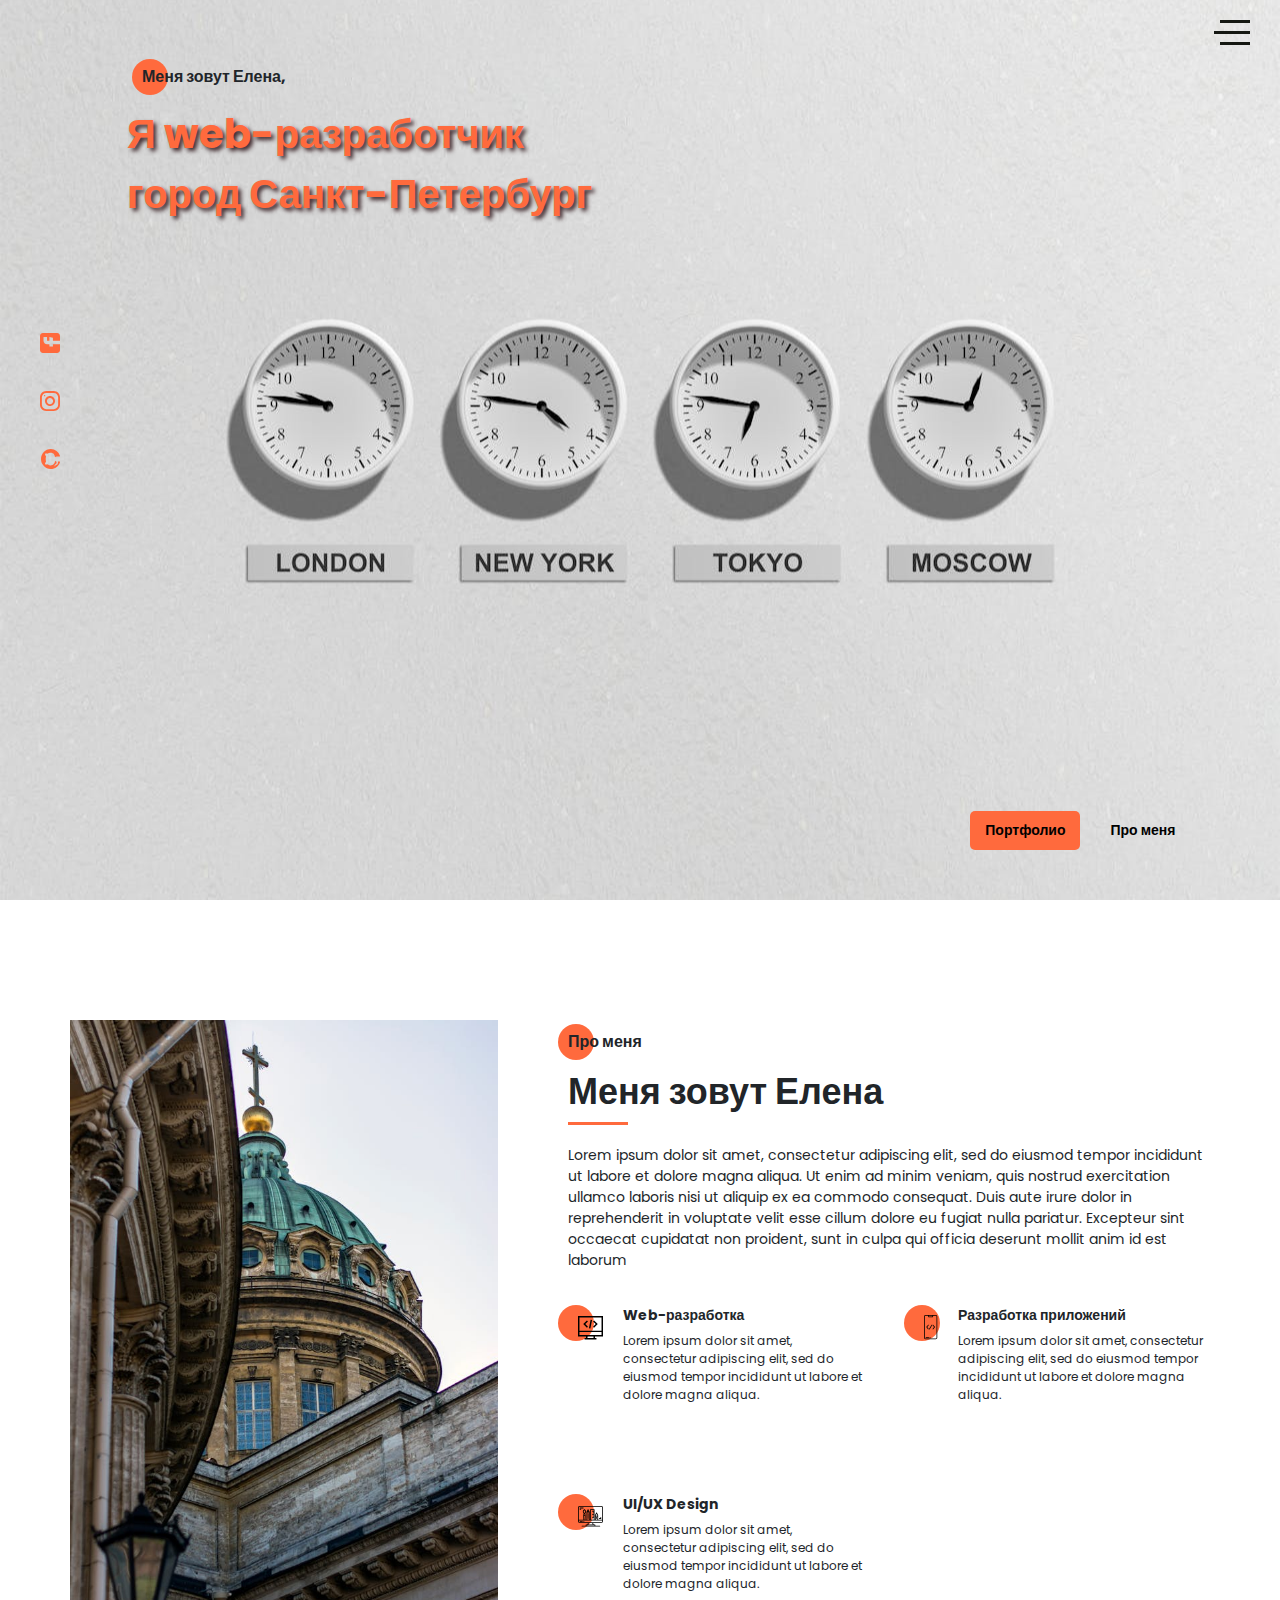
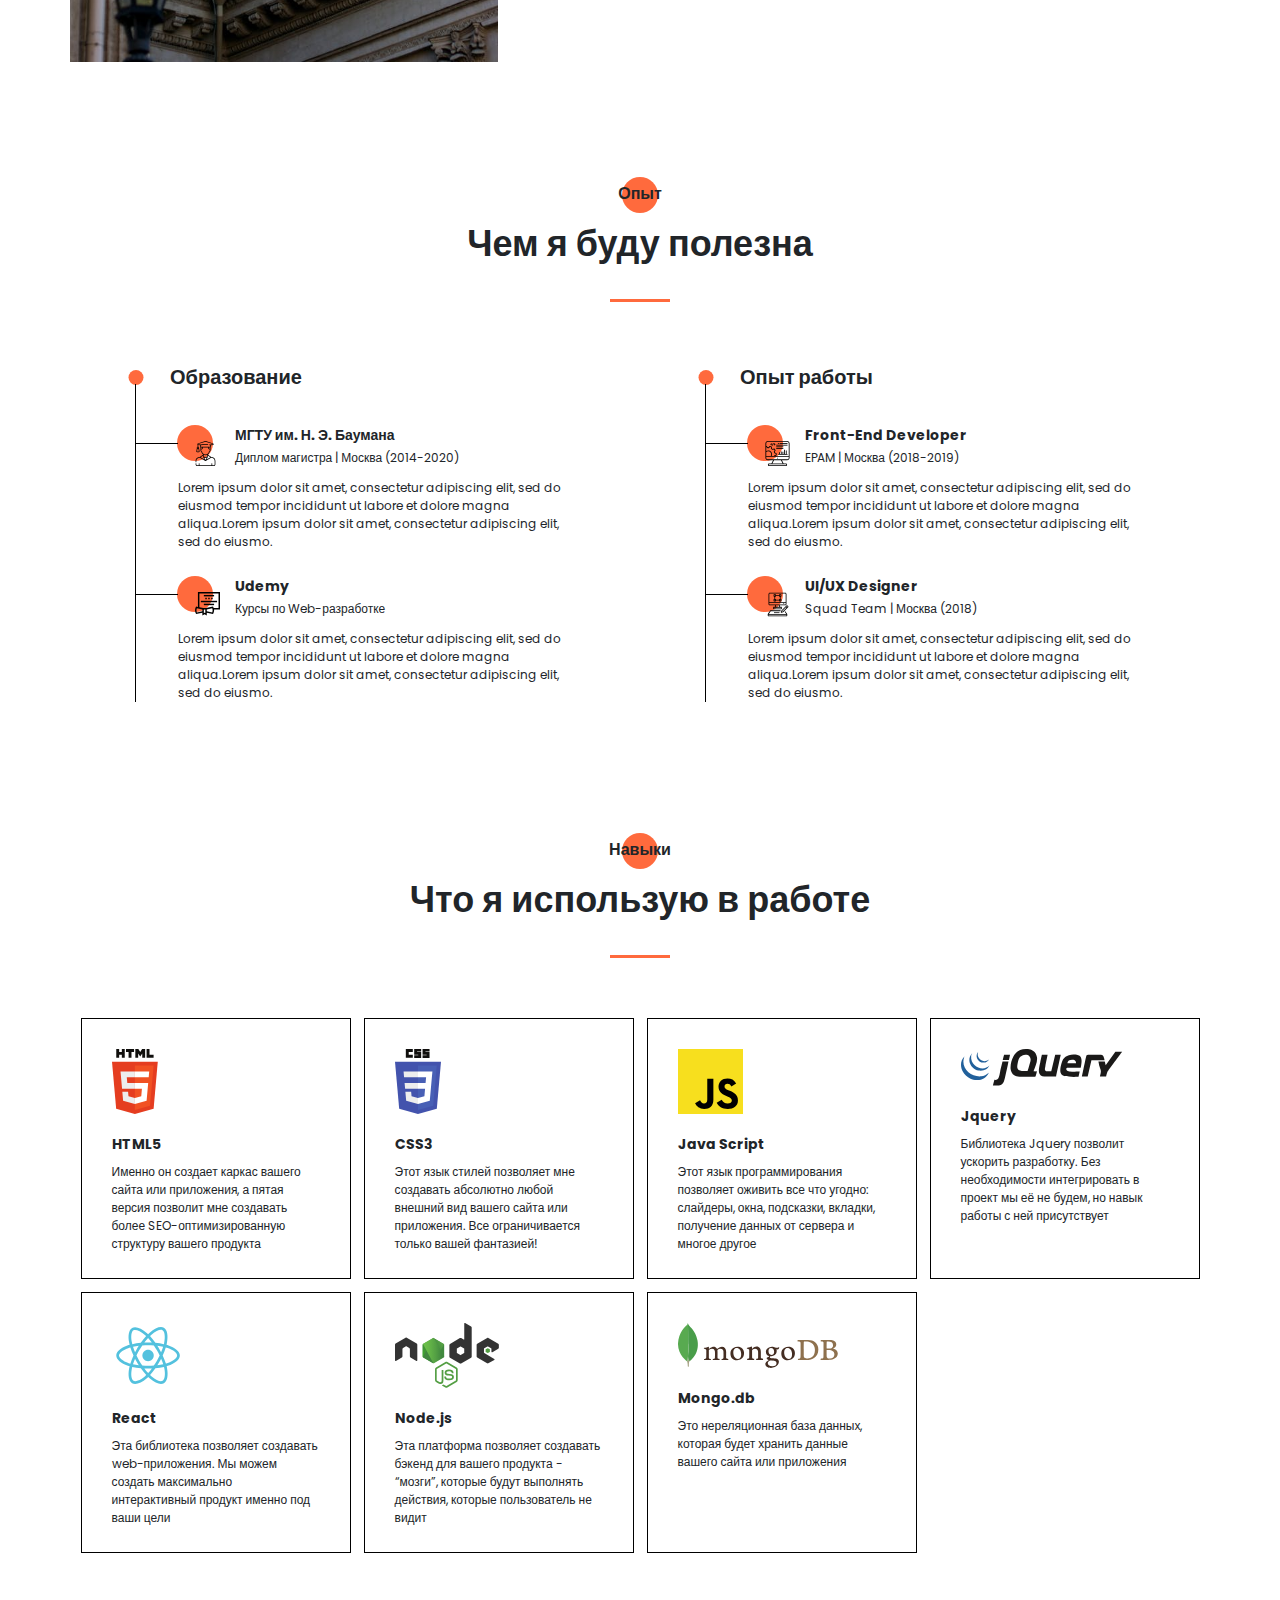
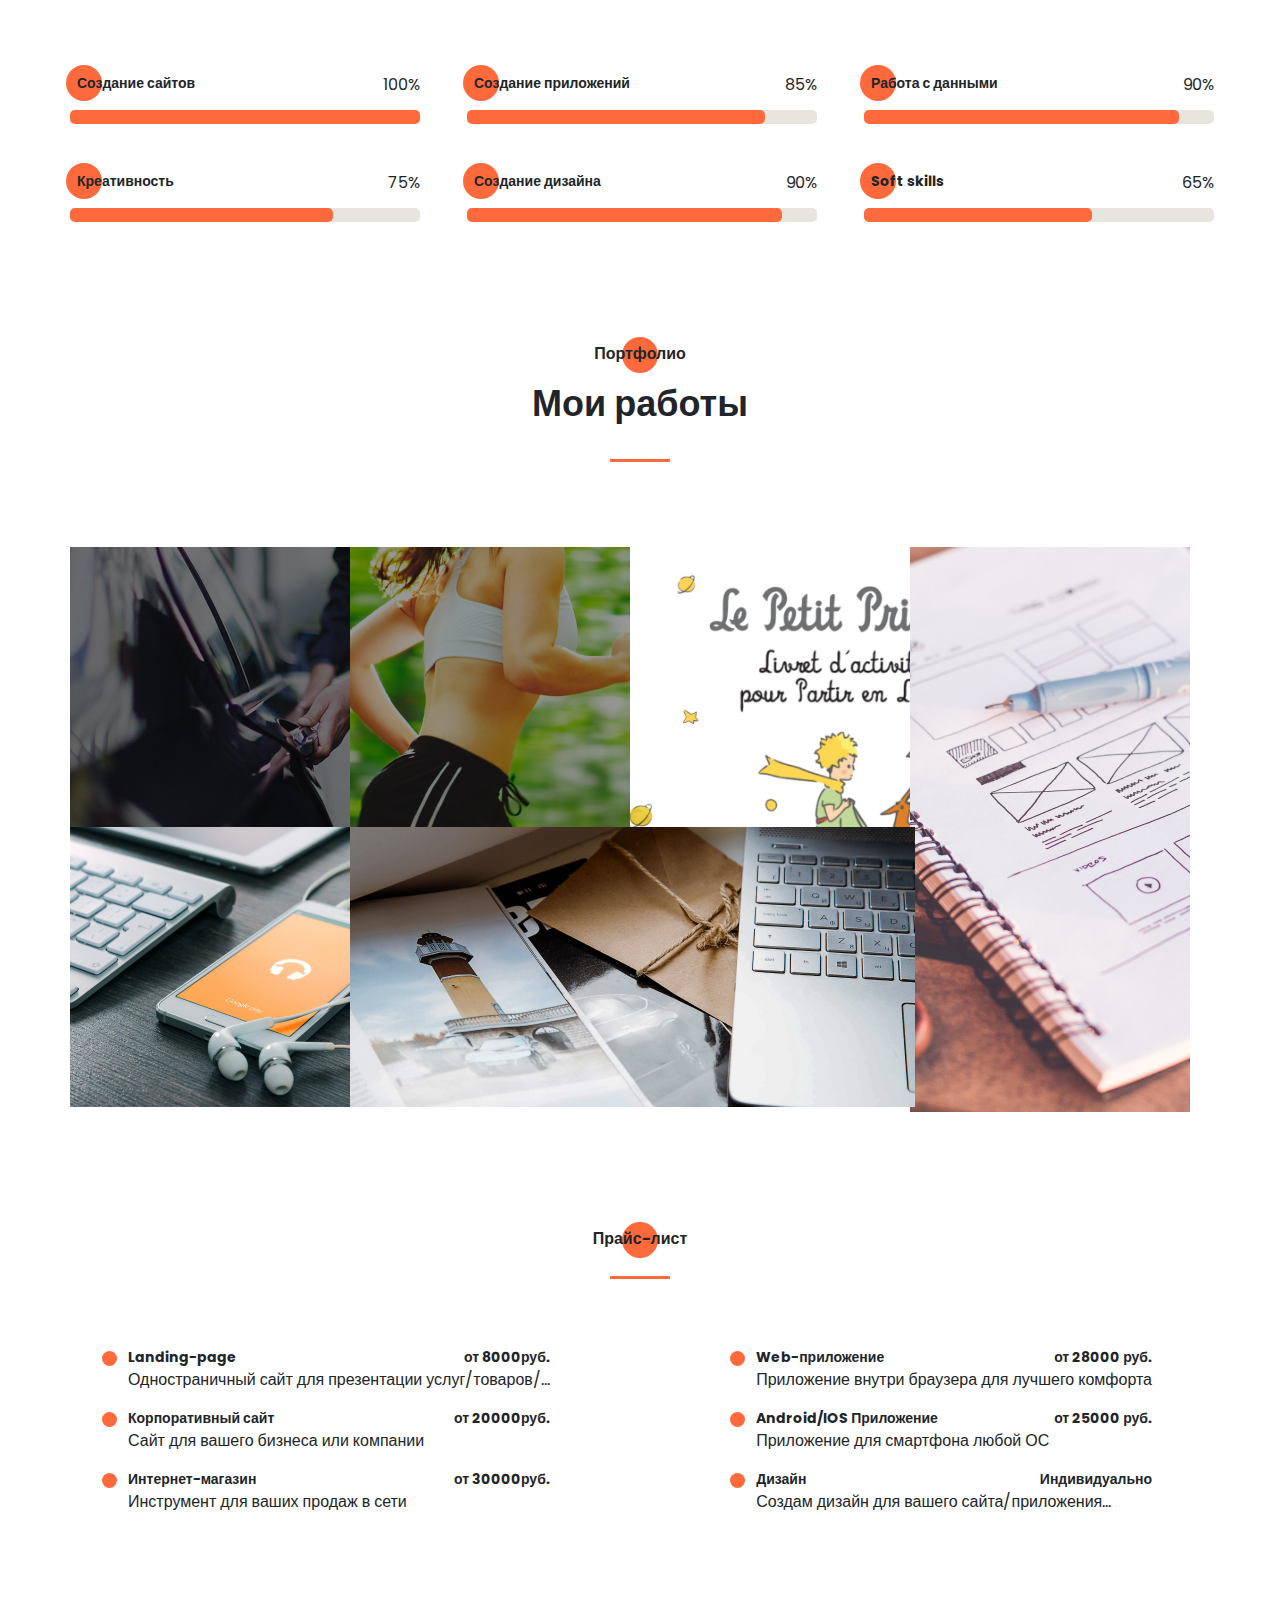
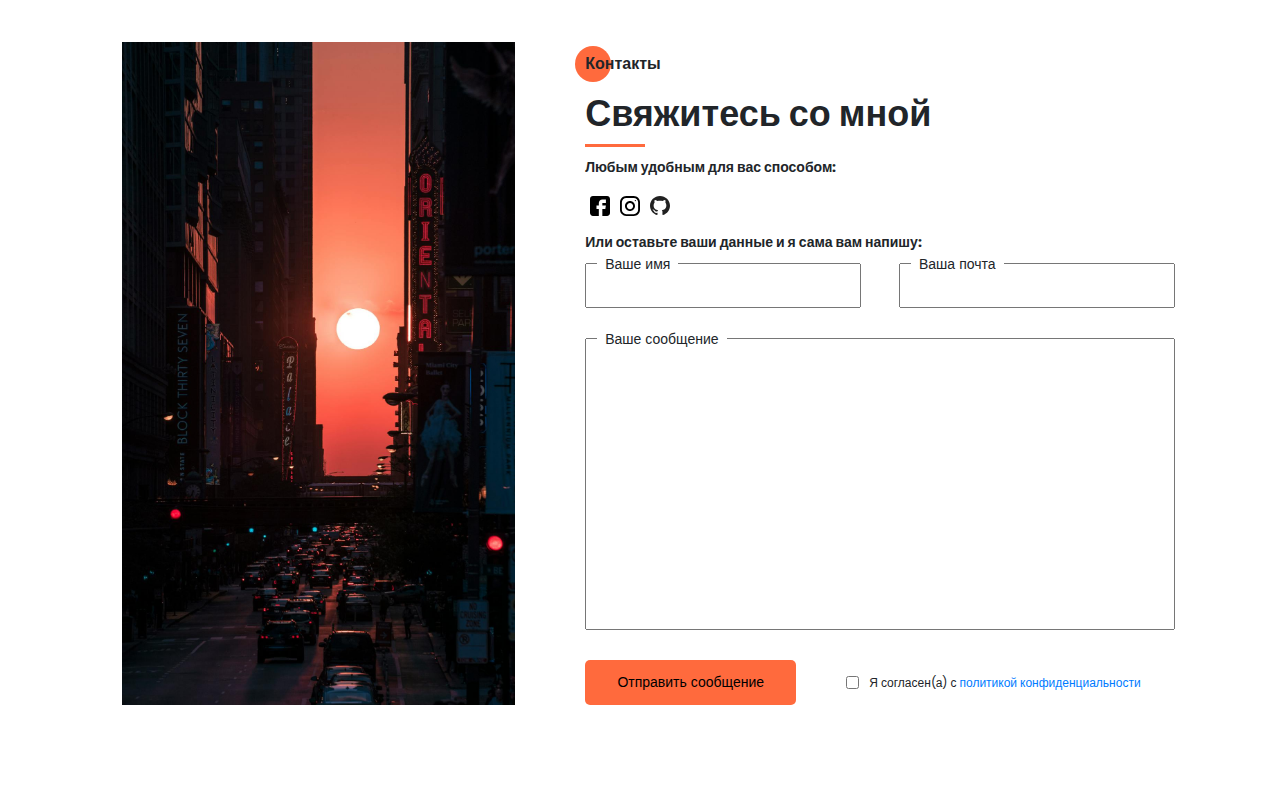
==== commit eac24cd0: "feat: add prince" ====
--- a/index.html
+++ b/index.html
@@ -1 +1 @@
-<!DOCTYPE html><html lang="ru"><head><meta charset="UTF-8"><meta name="viewport" content="width=device-width,initial-scale=1"><meta http-equiv="X-UA-Compatible" content="ie=edge"><title>Елена, web-разработчик</title><meta name="title" content="Мое портфолио"><meta name="description" content="Здесь вы сможете ознакомиться с моими работами и узнать больше обо мне"><!-- Open Graph / Facebook --><meta property="og:type" content="website"><meta property="og:url" content="https://metatags.io/"><meta property="og:title" content="Мое портфолио"><meta property="og:description" content="Здесь вы сможете ознакомиться с моими работами и узнать больше обо мне"><meta property="og:image" content="https://metatags.io/assets/meta-tags-16a33a6a8531e519cc0936fbba0ad904e52d35f34a46c97a2c9f6f7dd7d336f2.png"><!-- Twitter --><meta property="twitter:card" content="summary_large_image"><meta property="twitter:url" content="https://metatags.io/"><meta property="twitter:title" content="Мое портфолио"><meta property="twitter:description" content="Здесь вы сможете ознакомиться с моими работами и узнать больше обо мне"><meta property="twitter:image" content="https://metatags.io/assets/meta-tags-16a33a6a8531e519cc0936fbba0ad904e52d35f34a46c97a2c9f6f7dd7d336f2.png"><!-- Favicon  --><link rel="icon" type="image/png" sizes="32x32" href="icons/favicon/favicon.ico"><link rel="stylesheet" href="css/style.min.css"></head><body><aside class="sidepanel"><a href="https://www.facebook.com/" class="sidepanel__link" target="”_blank”"><svg width="20" height="20" viewBox="0 0 20 20" fill="none" xmlns="http://www.w3.org/2000/svg"><path d="M-7.46167e-07 2.92969L-1.28061e-07 17.0703C-5.74539e-08 18.6856 1.31439 20 2.92969 20L17.0703 20C18.6856 20 20 18.6856 20 17.0703L20 11.1719L12.9297 11.1719L12.9297 13.5156L9.41406 13.5156L9.41406 11.1719L7.03125 11.1719C5.09262 11.1719 3.51562 9.59488 3.51562 7.65625L3.51562 4.10156L7.03125 4.10156L7.03125 7.65625L9.41406 7.65625L9.41406 4.10156L12.9297 4.6875L12.9297 7.65625L20 7.65625L20 2.92969C20 1.31439 18.6856 -8.16774e-07 17.0703 -7.46167e-07L2.92969 -1.28061e-07C1.31439 -5.74539e-08 -8.16774e-07 1.31439 -7.46167e-07 2.92969Z" fill="black"/></svg> </a><a href="https://github.com/" class="sidepanel__link" target="”_blank”"><svg width="20" height="20" viewBox="0 0 20 20" fill="none" xmlns="http://www.w3.org/2000/svg"><path d="M-6.01032e-07 6.25L-2.73196e-07 13.75C-1.22337e-07 17.2012 2.79875 20 6.25 20L13.75 20C17.2013 20 20 17.2012 20 13.75L20 6.25C20 2.79875 17.2012 -7.51891e-07 13.75 -6.01032e-07L6.25 -2.73196e-07C2.79875 -1.22337e-07 -7.51891e-07 2.79875 -6.01032e-07 6.25ZM13.75 1.875C16.1625 1.875 18.125 3.8375 18.125 6.25L18.125 13.75C18.125 16.1625 16.1625 18.125 13.75 18.125L6.25 18.125C3.8375 18.125 1.875 16.1625 1.875 13.75L1.875 6.25C1.875 3.8375 3.8375 1.875 6.25 1.875L13.75 1.875Z" fill="black"/><path d="M5 10C5 12.7612 7.23875 15 10 15C12.7613 15 15 12.7612 15 10C15 7.23875 12.7612 5 10 5C7.23875 5 5 7.23875 5 10ZM13.125 10C13.125 11.7225 11.7225 13.125 10 13.125C8.27625 13.125 6.875 11.7225 6.875 10C6.875 8.2775 8.27625 6.875 10 6.875C11.7225 6.875 13.125 8.2775 13.125 10Z" fill="black"/><path d="M5.29123 4.625C5.29123 4.25704 4.99295 3.95875 4.62499 3.95875C4.25703 3.95875 3.95874 4.25704 3.95874 4.625C3.95874 4.99296 4.25703 5.29125 4.62499 5.29125C4.99295 5.29125 5.29123 4.99296 5.29123 4.625Z" fill="black"/></svg> </a><a href="https://www.instagram.com/" class="sidepanel__link" target="”_blank”"><svg width="19" height="20" viewBox="0 0 19 20" fill="none" xmlns="http://www.w3.org/2000/svg"><path d="M-4.37114e-07 9.99951C-1.95608e-07 15.5245 4.36167 19.9995 9.74107 19.9995C14.0457 19.9995 17.6962 17.1345 18.9832 13.162C19.0749 12.662 18.7734 12.4787 18.5148 12.4787C18.2835 12.4787 17.6706 12.487 16.8585 12.4912C17.4459 15.2728 15.5517 15.8595 15.5517 15.8595C14.4274 16.3145 14.1267 16.972 14.1267 16.972C13.5228 17.8778 13.5352 16.902 13.5352 16.902C13.603 15.8978 14.5389 15.3703 14.5389 15.3703C16.0283 14.4787 15.5979 13.0295 15.3493 12.4578C14.719 12.3678 14.2903 12.1103 14.0466 11.8245C13.8029 14.0453 12.9652 16.3795 9.23304 16.3795C8.16988 16.3795 7.30085 15.992 6.61933 15.3503C6.37316 15.4628 5.3827 15.8003 4.04116 15.2628C4.04116 15.2628 3.78012 14.4253 5.03988 12.5128C4.82345 11.7128 4.71606 10.8628 4.7111 10.0128C4.71606 9.16284 4.82345 8.31285 5.03988 7.51284C3.78012 5.61285 4.04116 4.77535 4.04116 4.77535C5.3827 4.23785 6.37316 4.57534 6.61933 4.67535C7.30085 4.03785 8.16988 3.65035 9.23304 3.65035C12.9752 3.65035 13.7987 5.98784 14.0383 8.21284C14.3307 7.86284 14.928 7.53784 15.8408 7.53784C17.1444 7.53784 18.1918 7.55034 18.5082 7.55034C18.7635 7.55034 19.0683 7.37534 18.9708 6.86284C17.692 2.86201 14.0391 -0.000488895 9.74107 -0.000488707C4.36167 -0.000488472 -6.7851e-07 4.47701 -4.37114e-07 9.99951Z" fill="#212121"/></svg></a></aside><div class="menu"><div class="menu__block"><div class="menu__close"><svg width="29" height="30" viewBox="0 0 29 30" fill="none" xmlns="http://www.w3.org/2000/svg"><path d="M17.1568 14.5231L28.4489 3.23075C29.1837 2.49623 29.1837 1.30861 28.4489 0.574085C27.7144 -0.160437 26.5267 -0.160437 25.7922 0.574085L14.4998 11.8665L3.20781 0.574085C2.47295 -0.160437 1.28567 -0.160437 0.551149 0.574085C-0.183716 1.30861 -0.183716 2.49623 0.551149 3.23075L11.8432 14.5231L0.551149 25.8155C-0.183716 26.55 -0.183716 27.7376 0.551149 28.4721C0.917206 28.8385 1.39852 29.0226 1.87948 29.0226C2.36045 29.0226 2.84141 28.8385 3.20781 28.4721L14.4998 17.1798L25.7922 28.4721C26.1586 28.8385 26.6396 29.0226 27.1205 29.0226C27.6015 29.0226 28.0825 28.8385 28.4489 28.4721C29.1837 27.7376 29.1837 26.55 28.4489 25.8155L17.1568 14.5231Z" fill="black"/></svg></div><div class="menu__list"><li class="menu__link"><a href="#about">Про меня</a></li><li class="menu__link"><a href="#resume">Мой опыт</a></li><li class="menu__link"><a href="#skills">Мои навыки</a></li><li class="menu__link"><a href="#portfolio">Мои работы</a></li><li class="menu__link"><a href="#price">Прайс-лист</a></li><li class="menu__link"><a href="#contacts">Контакты</a></li></div><div class="menu__social"><a href="https://www.facebook.com/" class="menu__social-item" target="”_blank”"><svg width="20" height="20" viewBox="0 0 20 20" fill="none" xmlns="http://www.w3.org/2000/svg"><path d="M17.0698 0L2.9292 0C1.3139 0 -0.000488281 1.31439 -0.000488281 2.92969L-0.000488281 17.0703C-0.000488281 18.6856 1.3139 20 2.9292 20L8.82764 20L8.82764 12.9297L6.48389 12.9297L6.48389 9.41406L8.82764 9.41406L8.82764 7.03125C8.82764 5.09262 10.4046 3.51563 12.3433 3.51563L15.8979 3.51563L15.8979 7.03125L12.3433 7.03125L12.3433 9.41406L15.8979 9.41406L15.312 12.9297L12.3433 12.9297L12.3433 20L17.0698 20C18.6851 20 19.9995 18.6856 19.9995 17.0703L19.9995 2.92969C19.9995 1.31439 18.6851 0 17.0698 0Z" fill="black"/></svg> </a><a href="https://github.com/" class="menu__social-item" target="”_blank”"><svg width="20" height="20" viewBox="0 0 20 20" fill="none" xmlns="http://www.w3.org/2000/svg"><path d="M13.7495 0L6.24951 0C2.79826 0 -0.000488281 2.79875 -0.000488281 6.25L-0.000488281 13.75C-0.000488281 17.2013 2.79826 20 6.24951 20L13.7495 20C17.2008 20 19.9995 17.2013 19.9995 13.75L19.9995 6.25C19.9995 2.79875 17.2008 0 13.7495 0ZM18.1245 13.75C18.1245 16.1625 16.162 18.125 13.7495 18.125L6.24951 18.125C3.83701 18.125 1.87451 16.1625 1.87451 13.75L1.87451 6.25C1.87451 3.8375 3.83701 1.875 6.24951 1.875L13.7495 1.875C16.162 1.875 18.1245 3.8375 18.1245 6.25L18.1245 13.75Z" fill="black"/><path d="M9.99951 5C7.23826 5 4.99951 7.23875 4.99951 10C4.99951 12.7613 7.23826 15 9.99951 15C12.7608 15 14.9995 12.7613 14.9995 10C14.9995 7.23875 12.7608 5 9.99951 5ZM9.99951 13.125C8.27701 13.125 6.87451 11.7225 6.87451 10C6.87451 8.27625 8.27701 6.875 9.99951 6.875C11.722 6.875 13.1245 8.27625 13.1245 10C13.1245 11.7225 11.722 13.125 9.99951 13.125Z" fill="black"/><path d="M15.3745 5.29123C15.7425 5.29123 16.0408 4.99295 16.0408 4.62499C16.0408 4.25703 15.7425 3.95874 15.3745 3.95874C15.0065 3.95874 14.7083 4.25703 14.7083 4.62499C14.7083 4.99295 15.0065 5.29123 15.3745 5.29123Z" fill="black"/></svg> </a><a href="https://www.instagram.com/" class="menu__social-item" target="”_blank”"><svg width="20" height="19" viewBox="0 0 20 19" fill="none" xmlns="http://www.w3.org/2000/svg"><path d="M10 0C4.475 0 0 4.36167 0 9.74107C0 14.0457 2.865 17.6962 6.8375 18.9832C7.3375 19.0749 7.52083 18.7734 7.52083 18.5148C7.52083 18.2835 7.5125 17.6706 7.50833 16.8585C4.72667 17.4459 4.14 15.5517 4.14 15.5517C3.685 14.4274 3.0275 14.1267 3.0275 14.1267C2.12167 13.5228 3.0975 13.5352 3.0975 13.5352C4.10167 13.603 4.62917 14.5389 4.62917 14.5389C5.52083 16.0283 6.97 15.5979 7.54167 15.3493C7.63167 14.719 7.88917 14.2903 8.175 14.0466C5.95417 13.8029 3.62 12.9652 3.62 9.23304C3.62 8.16988 4.0075 7.30085 4.64917 6.61934C4.53667 6.37317 4.19917 5.3827 4.73667 4.04116C4.73667 4.04116 5.57417 3.78012 7.48667 5.03988C8.28667 4.82345 9.13667 4.71606 9.98667 4.7111C10.8367 4.71606 11.6867 4.82345 12.4867 5.03988C14.3867 3.78012 15.2242 4.04116 15.2242 4.04116C15.7617 5.3827 15.4242 6.37317 15.3242 6.61934C15.9617 7.30085 16.3492 8.16988 16.3492 9.23304C16.3492 12.9752 14.0117 13.7987 11.7867 14.0383C12.1367 14.3307 12.4617 14.928 12.4617 15.8408C12.4617 17.1444 12.4492 18.1918 12.4492 18.5082C12.4492 18.7635 12.6242 19.0683 13.1367 18.9708C17.1375 17.692 20 14.0391 20 9.74107C20 4.36167 15.5225 0 10 0Z" fill="#212121"/></svg></a></div></div><div class="menu__overlay"></div></div><section class="promo"><div class="hamburger"><span></span> <span class="long"></span> <span></span></div><div class="container"><div class="promo__container"><div class="title title_fz16 promo__subtitle">Меня зовут Елена,</div><h1 class="title title_fz42 promo__title">Я web-разработчик<br>город Санкт-Петербург</h1><div class="promo__btns"><a href="#portfolio" class="promo__link btn btn_color">Портфолио</a> <a href="#about" class="promo__link btn btn_notcolor">Про меня</a></div></div></div></section><section class="about" id="about"><div class="container"><div class="about__wrapper"><div class="about__photo"><img src="./img/promo6.jpg" alt="photo"></div><div class="about__desc"><h2 class="title title_fz16 about__title">Про меня</h2><div class="title title_fz36 about__subtitle">Меня зовут Елена</div><div class="divider"></div><p class="about__text">Lorem ipsum dolor sit amet, consectetur adipiscing elit, sed do eiusmod tempor incididunt ut labore et dolore magna aliqua. Ut enim ad minim veniam, quis nostrud exercitation ullamco laboris nisi ut aliquip ex ea commodo consequat. Duis aute irure dolor in reprehenderit in voluptate velit esse cillum dolore eu fugiat nulla pariatur. Excepteur sint occaecat cupidatat non proident, sunt in culpa qui officia deserunt mollit anim id est laborum</p></div><div class="about__skills"><div class="about__skills-item"><div class="about__skills-circle"><img src="./icons/about_me/web_development.svg" alt="web_dev"></div><div><div class="title title_fz14">Web-разработка</div><div class="about__skills-text">Lorem ipsum dolor sit amet, consectetur adipiscing elit, sed do eiusmod tempor incididunt ut labore et dolore magna aliqua.</div></div></div><div class="about__skills-item"><div class="about__skills-circle"><img src="./icons/about_me/mobile_dev.svg" alt="web_dev"></div><div><div class="title title_fz14">Разработка приложений</div><div class="about__skills-text">Lorem ipsum dolor sit amet, consectetur adipiscing elit, sed do eiusmod tempor incididunt ut labore et dolore magna aliqua.</div></div></div><div class="about__skills-item"><div class="about__skills-circle"><img src="./icons/about_me/design.svg" alt="web_dev"></div><div><div class="title title_fz14">UI/UX Design</div><div class="about__skills-text">Lorem ipsum dolor sit amet, consectetur adipiscing elit, sed do eiusmod tempor incididunt ut labore et dolore magna aliqua.</div></div></div></div></div></div></section><section class="resume" id="resume"><div class="container"><h2 class="title title_fz16 resume__title">Опыт</h2><div class="title title_fz36 resume__subtitle">Чем я буду полезна</div><div class="divider"></div><div class="resume__wraper"><div class="resume__column"><h3 class="title title_fz20 resume__column-title">Образование</h3><ul><li><div class="resume__item"><div class="resume__item-head"><div class="resume__item-icon"><img src="./icons/experience/university.svg" alt="university"></div><h4 class="title title_fz14">МГТУ им. Н. Э. Баумана</h4><div class="resume__item-location">Диплом магистра | Москва (2014-2020)</div></div><div class="resume__item-body">Lorem ipsum dolor sit amet, consectetur adipiscing elit, sed do eiusmod tempor incididunt ut labore et dolore magna aliqua.Lorem ipsum dolor sit amet, consectetur adipiscing elit, sed do eiusmo.</div></div></li><li><div class="resume__item"><div class="resume__item-head"><div class="resume__item-icon"><img src="./icons/experience/courses.svg" alt="courses"></div><h4 class="title title_fz14">Udemy</h4><div class="resume__item-location">Курсы по Web-разработке</div></div><div class="resume__item-body">Lorem ipsum dolor sit amet, consectetur adipiscing elit, sed do eiusmod tempor incididunt ut labore et dolore magna aliqua.Lorem ipsum dolor sit amet, consectetur adipiscing elit, sed do eiusmo.</div></div></li></ul></div><div class="resume__column"><h3 class="title title_fz20 resume__column-title">Опыт работы</h3><ul><li><div class="resume__item"><div class="resume__item-head"><div class="resume__item-icon"><img src="./icons/experience/developer.svg" alt="developer"></div><h4 class="title title_fz14">Front-End Developer</h4><div class="resume__item-location">EPAM | Москва (2018-2019)</div></div><div class="resume__item-body">Lorem ipsum dolor sit amet, consectetur adipiscing elit, sed do eiusmod tempor incididunt ut labore et dolore magna aliqua.Lorem ipsum dolor sit amet, consectetur adipiscing elit, sed do eiusmo.</div></div></li><li><div class="resume__item"><div class="resume__item-head"><div class="resume__item-icon"><img src="./icons/experience/designer.svg" alt="designer"></div><h4 class="title title_fz14">UI/UX Designer</h4><div class="resume__item-location">Squad Team | Москва (2018)</div></div><div class="resume__item-body">Lorem ipsum dolor sit amet, consectetur adipiscing elit, sed do eiusmod tempor incididunt ut labore et dolore magna aliqua.Lorem ipsum dolor sit amet, consectetur adipiscing elit, sed do eiusmo.</div></div></li></ul></div></div></div></section><section class="skills" id="skills"><div class="container"><h2 class="title title_fz16 skills__title">Навыки</h2><div class="title title_fz36 skills__subtitle">Что я использую в работе</div><div class="divider"></div><div class="skills__items"><div class="skills__item"><img src="./icons/skills/html5.svg" alt="html5"><h3>HTML5</h3><div class="skills__text">Именно он создает каркас вашего сайта или приложения, а пятая версия позволит мне создавать более SEO-оптимизированную структуру вашего продукта</div></div><div class="skills__item"><img src="./icons/skills/css3.svg" alt="css3"><h3>CSS3</h3><div class="skills__text">Этот язык стилей позволяет мне создавать абсолютно любой внешний вид вашего сайта или приложения. Все ограничивается только вашей фантазией!</div></div><div class="skills__item"><img src="./icons/skills/js.svg" alt="js"><h3>Java Script</h3><div class="skills__text">Этот язык программирования позволяет оживить все что угодно: слайдеры, окна, подсказки, вкладки, получение данных от сервера и многое другое</div></div><div class="skills__item"><img src="./icons/skills/jquery.svg" alt="Jquery"><h3>Jquery</h3><div class="skills__text">Библиотека Jquery позволит ускорить разработку. Без необходимости интегрировать в проект мы её не будем, но навык работы с ней присутствует</div></div><div class="skills__item"><img src="./icons/skills/react.svg" alt="React"><h3>React</h3><div class="skills__text">Эта библиотека позволяет создавать web-приложения. Мы можем создать максимально интерактивный продукт именно под ваши цели</div></div><div class="skills__item"><img src="./icons/skills/node.js.svg" alt="Node.js"><h3>Node.js</h3><div class="skills__text">Эта платформа позволяет создавать бэкенд для вашего продукта - “мозги”, которые будут выполнять действия, которые пользователь не видит</div></div><div class="skills__item"><img src="./icons/skills/mongo.db.svg" alt="Mongo.db"><h3>Mongo.db</h3><div class="skills__text">Это нереляционная база данных, которая будет хранить данные вашего сайта или приложения</div></div></div><div class="skills__progress"><div class="progress-item"><div class="part"><h3 class="title title_fz14 part-title">Создание сайтов</h3><div class="part-count">100%</div></div><div class="part__view"><div class="part__view-color"></div></div></div><div class="progress-item"><div class="part"><h3 class="title title_fz14 part-title">Создание приложений</h3><div class="part-count">85%</div></div><div class="part__view"><div class="part__view-color"></div></div></div><div class="progress-item"><div class="part"><h3 class="title title_fz14 part-title">Работа с данными</h3><div class="part-count">90%</div></div><div class="part__view"><div class="part__view-color"></div></div></div><div class="progress-item"><div class="part"><h3 class="title title_fz14 part-title">Креативность</h3><div class="part-count">75%</div></div><div class="part__view"><div class="part__view-color"></div></div></div><div class="progress-item"><div class="part"><h3 class="title title_fz14 part-title">Создание дизайна</h3><div class="part-count">90%</div></div><div class="part__view"><div class="part__view-color"></div></div></div><div class="progress-item"><div class="part"><h3 class="title title_fz14 part-title">Soft skills</h3><div class="part-count">65%</div></div><div class="part__view"><div class="part__view-color"></div></div></div></div></div></section><section class="portfolio" id="portfolio"><div class="container"><h2 class="title title_fz16 skills__title">Портфолио</h2><div class="title title_fz36 skills__subtitle">Мои работы</div><div class="divider"></div><div class="portfolio__items"><div class="portfolio-item"><a href="./uber/index.html" target="”_blank”"><img src="./img/works/uber.jpg" alt="work1"></a></div><div class="portfolio-item"><a href="./pulse/index.html" target="”_blank”"><img src="./img/works/pulse.jpg" alt="work2"></a></div><div class="portfolio-item"><a href="#" target="”_blank”"><img src="./img/works/bread.jpg" alt="work3"></a></div><div class="portfolio-item plans"><a href="#" target="”_blank”"><img src="./img/works/plans.jpg" alt="work4"></a></div><div class="portfolio-item"><a href="#" target="”_blank”"><img src="./img/works/ipad.jpg" alt="work5"></a></div><div class="portfolio-item mac"><a href="#" target="”_blank”"><img src="./img/works/mac.jpg" alt="work6"></a></div></div></div></section><section class="price" id="price"><div class="container"><h2 class="title title_fz16 skills__title">Прайс-лист</h2><div class="divider"></div><div class="price__items"><div class="price__column"><div class="price__item"><div class="title title_fz14 price__item-summ"><div>Landing-page</div><div>от 8000руб.</div></div><div class="price__item-text">Одностраничный сайт для презентации услуг/товаров/...</div></div><div class="price__item"><div class="title title_fz14 price__item-summ"><div>Корпоративный сайт</div><div>от 20000руб.</div></div><div class="price__item-text">Сайт для вашего бизнеса или компании</div></div><div class="price__item"><div class="title title_fz14 price__item-summ"><div>Интернет-магазин</div><div>от 30000руб.</div></div><div class="price__item-text">Инструмент для ваших продаж в сети</div></div></div><div class="price__column"><div class="price__item"><div class="title title_fz14 price__item-summ"><div>Web-приложение</div><div>от 28000 руб.</div></div><div class="price__item-text">Приложение внутри браузера для лучшего комфорта</div></div><div class="price__item"><div class="title title_fz14 price__item-summ"><div>Android/IOS Приложение</div><div>от 25000 руб.</div></div><div class="price__item-text">Приложение для смартфона любой ОС</div></div><div class="price__item"><div class="title title_fz14 price__item-summ"><div>Дизайн</div><div>Индивидуально</div></div><div class="price__item-text">Создам дизайн для вашего сайта/приложения...</div></div></div></div></div></section><section class="contacts" id="contacts"><div class="container"><div class="contacts__wrapper"><div class="contacts__photo"><img src="./img/promo_my.jpg" alt="photo"></div><div class="contacts__desc"><h2 class="title title_fz16 contacts__title">Контакты</h2><div class="title title_fz36 contacts__subtitle">Свяжитесь со мной</div><div class="divider"></div><div class="title title_fz14 contacts__text">Любым удобным для вас способом:</div><div class="contacts__social"><a href="https://www.facebook.com/" class="contacts__social-link" target="”_blank”"><svg width="20" height="20" viewBox="0 0 20 20" fill="none" xmlns="http://www.w3.org/2000/svg"><path d="M17.0698 0L2.9292 0C1.3139 0 -0.000488281 1.31439 -0.000488281 2.92969L-0.000488281 17.0703C-0.000488281 18.6856 1.3139 20 2.9292 20L8.82764 20L8.82764 12.9297L6.48389 12.9297L6.48389 9.41406L8.82764 9.41406L8.82764 7.03125C8.82764 5.09262 10.4046 3.51563 12.3433 3.51563L15.8979 3.51563L15.8979 7.03125L12.3433 7.03125L12.3433 9.41406L15.8979 9.41406L15.312 12.9297L12.3433 12.9297L12.3433 20L17.0698 20C18.6851 20 19.9995 18.6856 19.9995 17.0703L19.9995 2.92969C19.9995 1.31439 18.6851 0 17.0698 0Z" fill="black"/></svg> </a><a href="https://github.com/" class="contacts__social-link" target="”_blank”"><svg width="20" height="20" viewBox="0 0 20 20" fill="none" xmlns="http://www.w3.org/2000/svg"><path d="M13.7495 0L6.24951 0C2.79826 0 -0.000488281 2.79875 -0.000488281 6.25L-0.000488281 13.75C-0.000488281 17.2013 2.79826 20 6.24951 20L13.7495 20C17.2008 20 19.9995 17.2013 19.9995 13.75L19.9995 6.25C19.9995 2.79875 17.2008 0 13.7495 0ZM18.1245 13.75C18.1245 16.1625 16.162 18.125 13.7495 18.125L6.24951 18.125C3.83701 18.125 1.87451 16.1625 1.87451 13.75L1.87451 6.25C1.87451 3.8375 3.83701 1.875 6.24951 1.875L13.7495 1.875C16.162 1.875 18.1245 3.8375 18.1245 6.25L18.1245 13.75Z" fill="black"/><path d="M9.99951 5C7.23826 5 4.99951 7.23875 4.99951 10C4.99951 12.7613 7.23826 15 9.99951 15C12.7608 15 14.9995 12.7613 14.9995 10C14.9995 7.23875 12.7608 5 9.99951 5ZM9.99951 13.125C8.27701 13.125 6.87451 11.7225 6.87451 10C6.87451 8.27625 8.27701 6.875 9.99951 6.875C11.722 6.875 13.1245 8.27625 13.1245 10C13.1245 11.7225 11.722 13.125 9.99951 13.125Z" fill="black"/><path d="M15.3745 5.29123C15.7425 5.29123 16.0408 4.99295 16.0408 4.62499C16.0408 4.25703 15.7425 3.95874 15.3745 3.95874C15.0065 3.95874 14.7083 4.25703 14.7083 4.62499C14.7083 4.99295 15.0065 5.29123 15.3745 5.29123Z" fill="black"/></svg> </a><a href="https://www.instagram.com/" class="contacts__social-link" target="”_blank”"><svg width="20" height="19" viewBox="0 0 20 19" fill="none" xmlns="http://www.w3.org/2000/svg"><path d="M10 0C4.475 0 0 4.36167 0 9.74107C0 14.0457 2.865 17.6962 6.8375 18.9832C7.3375 19.0749 7.52083 18.7734 7.52083 18.5148C7.52083 18.2835 7.5125 17.6706 7.50833 16.8585C4.72667 17.4459 4.14 15.5517 4.14 15.5517C3.685 14.4274 3.0275 14.1267 3.0275 14.1267C2.12167 13.5228 3.0975 13.5352 3.0975 13.5352C4.10167 13.603 4.62917 14.5389 4.62917 14.5389C5.52083 16.0283 6.97 15.5979 7.54167 15.3493C7.63167 14.719 7.88917 14.2903 8.175 14.0466C5.95417 13.8029 3.62 12.9652 3.62 9.23304C3.62 8.16988 4.0075 7.30085 4.64917 6.61934C4.53667 6.37317 4.19917 5.3827 4.73667 4.04116C4.73667 4.04116 5.57417 3.78012 7.48667 5.03988C8.28667 4.82345 9.13667 4.71606 9.98667 4.7111C10.8367 4.71606 11.6867 4.82345 12.4867 5.03988C14.3867 3.78012 15.2242 4.04116 15.2242 4.04116C15.7617 5.3827 15.4242 6.37317 15.3242 6.61934C15.9617 7.30085 16.3492 8.16988 16.3492 9.23304C16.3492 12.9752 14.0117 13.7987 11.7867 14.0383C12.1367 14.3307 12.4617 14.928 12.4617 15.8408C12.4617 17.1444 12.4492 18.1918 12.4492 18.5082C12.4492 18.7635 12.6242 19.0683 13.1367 18.9708C17.1375 17.692 20 14.0391 20 9.74107C20 4.36167 15.5225 0 10 0Z" fill="#212121"/></svg></a></div><div class="title title_fz14 contacts__text">Или оставьте ваши данные и я сама вам напишу:</div></div><form action="#" class="contacts__form"><div class="contacts__input"><input required type="text" id="name" name="name"> <label for="name">Ваше имя</label></div><div class="contacts__input"><input required type="email" id="email" name="email"> <label for="email">Ваша почта</label></div><div class="contacts__textarea"><textarea name="textarea" id="textarea"></textarea> <label for="textarea">Ваше сообщение</label></div><div class="contacts__triggers"><input type="submit" value="Отправить сообщение" class="btn btn_color"><div class="contacts__policy"><input required type="checkbox" name="" id=""> <span>Я согласен(а) с <a href="./policy.html">политикой конфиденциальности</a></span></div></div></form></div></div></section><script src="./js/script.js"></script></body></html>+<!DOCTYPE html><html lang="ru"><head><meta charset="UTF-8"><meta name="viewport" content="width=device-width,initial-scale=1"><meta http-equiv="X-UA-Compatible" content="ie=edge"><title>Елена, web-разработчик</title><meta name="title" content="Мое портфолио"><meta name="description" content="Здесь вы сможете ознакомиться с моими работами и узнать больше обо мне"><!-- Open Graph / Facebook --><meta property="og:type" content="website"><meta property="og:url" content="https://metatags.io/"><meta property="og:title" content="Мое портфолио"><meta property="og:description" content="Здесь вы сможете ознакомиться с моими работами и узнать больше обо мне"><meta property="og:image" content="https://metatags.io/assets/meta-tags-16a33a6a8531e519cc0936fbba0ad904e52d35f34a46c97a2c9f6f7dd7d336f2.png"><!-- Twitter --><meta property="twitter:card" content="summary_large_image"><meta property="twitter:url" content="https://metatags.io/"><meta property="twitter:title" content="Мое портфолио"><meta property="twitter:description" content="Здесь вы сможете ознакомиться с моими работами и узнать больше обо мне"><meta property="twitter:image" content="https://metatags.io/assets/meta-tags-16a33a6a8531e519cc0936fbba0ad904e52d35f34a46c97a2c9f6f7dd7d336f2.png"><!-- Favicon  --><link rel="icon" type="image/png" sizes="32x32" href="icons/favicon/favicon.ico"><link rel="stylesheet" href="css/style.min.css"></head><body><aside class="sidepanel"><a href="https://www.facebook.com/" class="sidepanel__link" target="”_blank”"><svg width="20" height="20" viewBox="0 0 20 20" fill="none" xmlns="http://www.w3.org/2000/svg"><path d="M-7.46167e-07 2.92969L-1.28061e-07 17.0703C-5.74539e-08 18.6856 1.31439 20 2.92969 20L17.0703 20C18.6856 20 20 18.6856 20 17.0703L20 11.1719L12.9297 11.1719L12.9297 13.5156L9.41406 13.5156L9.41406 11.1719L7.03125 11.1719C5.09262 11.1719 3.51562 9.59488 3.51562 7.65625L3.51562 4.10156L7.03125 4.10156L7.03125 7.65625L9.41406 7.65625L9.41406 4.10156L12.9297 4.6875L12.9297 7.65625L20 7.65625L20 2.92969C20 1.31439 18.6856 -8.16774e-07 17.0703 -7.46167e-07L2.92969 -1.28061e-07C1.31439 -5.74539e-08 -8.16774e-07 1.31439 -7.46167e-07 2.92969Z" fill="black"/></svg> </a><a href="https://github.com/" class="sidepanel__link" target="”_blank”"><svg width="20" height="20" viewBox="0 0 20 20" fill="none" xmlns="http://www.w3.org/2000/svg"><path d="M-6.01032e-07 6.25L-2.73196e-07 13.75C-1.22337e-07 17.2012 2.79875 20 6.25 20L13.75 20C17.2013 20 20 17.2012 20 13.75L20 6.25C20 2.79875 17.2012 -7.51891e-07 13.75 -6.01032e-07L6.25 -2.73196e-07C2.79875 -1.22337e-07 -7.51891e-07 2.79875 -6.01032e-07 6.25ZM13.75 1.875C16.1625 1.875 18.125 3.8375 18.125 6.25L18.125 13.75C18.125 16.1625 16.1625 18.125 13.75 18.125L6.25 18.125C3.8375 18.125 1.875 16.1625 1.875 13.75L1.875 6.25C1.875 3.8375 3.8375 1.875 6.25 1.875L13.75 1.875Z" fill="black"/><path d="M5 10C5 12.7612 7.23875 15 10 15C12.7613 15 15 12.7612 15 10C15 7.23875 12.7612 5 10 5C7.23875 5 5 7.23875 5 10ZM13.125 10C13.125 11.7225 11.7225 13.125 10 13.125C8.27625 13.125 6.875 11.7225 6.875 10C6.875 8.2775 8.27625 6.875 10 6.875C11.7225 6.875 13.125 8.2775 13.125 10Z" fill="black"/><path d="M5.29123 4.625C5.29123 4.25704 4.99295 3.95875 4.62499 3.95875C4.25703 3.95875 3.95874 4.25704 3.95874 4.625C3.95874 4.99296 4.25703 5.29125 4.62499 5.29125C4.99295 5.29125 5.29123 4.99296 5.29123 4.625Z" fill="black"/></svg> </a><a href="https://www.instagram.com/" class="sidepanel__link" target="”_blank”"><svg width="19" height="20" viewBox="0 0 19 20" fill="none" xmlns="http://www.w3.org/2000/svg"><path d="M-4.37114e-07 9.99951C-1.95608e-07 15.5245 4.36167 19.9995 9.74107 19.9995C14.0457 19.9995 17.6962 17.1345 18.9832 13.162C19.0749 12.662 18.7734 12.4787 18.5148 12.4787C18.2835 12.4787 17.6706 12.487 16.8585 12.4912C17.4459 15.2728 15.5517 15.8595 15.5517 15.8595C14.4274 16.3145 14.1267 16.972 14.1267 16.972C13.5228 17.8778 13.5352 16.902 13.5352 16.902C13.603 15.8978 14.5389 15.3703 14.5389 15.3703C16.0283 14.4787 15.5979 13.0295 15.3493 12.4578C14.719 12.3678 14.2903 12.1103 14.0466 11.8245C13.8029 14.0453 12.9652 16.3795 9.23304 16.3795C8.16988 16.3795 7.30085 15.992 6.61933 15.3503C6.37316 15.4628 5.3827 15.8003 4.04116 15.2628C4.04116 15.2628 3.78012 14.4253 5.03988 12.5128C4.82345 11.7128 4.71606 10.8628 4.7111 10.0128C4.71606 9.16284 4.82345 8.31285 5.03988 7.51284C3.78012 5.61285 4.04116 4.77535 4.04116 4.77535C5.3827 4.23785 6.37316 4.57534 6.61933 4.67535C7.30085 4.03785 8.16988 3.65035 9.23304 3.65035C12.9752 3.65035 13.7987 5.98784 14.0383 8.21284C14.3307 7.86284 14.928 7.53784 15.8408 7.53784C17.1444 7.53784 18.1918 7.55034 18.5082 7.55034C18.7635 7.55034 19.0683 7.37534 18.9708 6.86284C17.692 2.86201 14.0391 -0.000488895 9.74107 -0.000488707C4.36167 -0.000488472 -6.7851e-07 4.47701 -4.37114e-07 9.99951Z" fill="#212121"/></svg></a></aside><div class="menu"><div class="menu__block"><div class="menu__close"><svg width="29" height="30" viewBox="0 0 29 30" fill="none" xmlns="http://www.w3.org/2000/svg"><path d="M17.1568 14.5231L28.4489 3.23075C29.1837 2.49623 29.1837 1.30861 28.4489 0.574085C27.7144 -0.160437 26.5267 -0.160437 25.7922 0.574085L14.4998 11.8665L3.20781 0.574085C2.47295 -0.160437 1.28567 -0.160437 0.551149 0.574085C-0.183716 1.30861 -0.183716 2.49623 0.551149 3.23075L11.8432 14.5231L0.551149 25.8155C-0.183716 26.55 -0.183716 27.7376 0.551149 28.4721C0.917206 28.8385 1.39852 29.0226 1.87948 29.0226C2.36045 29.0226 2.84141 28.8385 3.20781 28.4721L14.4998 17.1798L25.7922 28.4721C26.1586 28.8385 26.6396 29.0226 27.1205 29.0226C27.6015 29.0226 28.0825 28.8385 28.4489 28.4721C29.1837 27.7376 29.1837 26.55 28.4489 25.8155L17.1568 14.5231Z" fill="black"/></svg></div><div class="menu__list"><li class="menu__link"><a href="#about">Про меня</a></li><li class="menu__link"><a href="#resume">Мой опыт</a></li><li class="menu__link"><a href="#skills">Мои навыки</a></li><li class="menu__link"><a href="#portfolio">Мои работы</a></li><li class="menu__link"><a href="#price">Прайс-лист</a></li><li class="menu__link"><a href="#contacts">Контакты</a></li></div><div class="menu__social"><a href="https://www.facebook.com/" class="menu__social-item" target="”_blank”"><svg width="20" height="20" viewBox="0 0 20 20" fill="none" xmlns="http://www.w3.org/2000/svg"><path d="M17.0698 0L2.9292 0C1.3139 0 -0.000488281 1.31439 -0.000488281 2.92969L-0.000488281 17.0703C-0.000488281 18.6856 1.3139 20 2.9292 20L8.82764 20L8.82764 12.9297L6.48389 12.9297L6.48389 9.41406L8.82764 9.41406L8.82764 7.03125C8.82764 5.09262 10.4046 3.51563 12.3433 3.51563L15.8979 3.51563L15.8979 7.03125L12.3433 7.03125L12.3433 9.41406L15.8979 9.41406L15.312 12.9297L12.3433 12.9297L12.3433 20L17.0698 20C18.6851 20 19.9995 18.6856 19.9995 17.0703L19.9995 2.92969C19.9995 1.31439 18.6851 0 17.0698 0Z" fill="black"/></svg> </a><a href="https://github.com/" class="menu__social-item" target="”_blank”"><svg width="20" height="20" viewBox="0 0 20 20" fill="none" xmlns="http://www.w3.org/2000/svg"><path d="M13.7495 0L6.24951 0C2.79826 0 -0.000488281 2.79875 -0.000488281 6.25L-0.000488281 13.75C-0.000488281 17.2013 2.79826 20 6.24951 20L13.7495 20C17.2008 20 19.9995 17.2013 19.9995 13.75L19.9995 6.25C19.9995 2.79875 17.2008 0 13.7495 0ZM18.1245 13.75C18.1245 16.1625 16.162 18.125 13.7495 18.125L6.24951 18.125C3.83701 18.125 1.87451 16.1625 1.87451 13.75L1.87451 6.25C1.87451 3.8375 3.83701 1.875 6.24951 1.875L13.7495 1.875C16.162 1.875 18.1245 3.8375 18.1245 6.25L18.1245 13.75Z" fill="black"/><path d="M9.99951 5C7.23826 5 4.99951 7.23875 4.99951 10C4.99951 12.7613 7.23826 15 9.99951 15C12.7608 15 14.9995 12.7613 14.9995 10C14.9995 7.23875 12.7608 5 9.99951 5ZM9.99951 13.125C8.27701 13.125 6.87451 11.7225 6.87451 10C6.87451 8.27625 8.27701 6.875 9.99951 6.875C11.722 6.875 13.1245 8.27625 13.1245 10C13.1245 11.7225 11.722 13.125 9.99951 13.125Z" fill="black"/><path d="M15.3745 5.29123C15.7425 5.29123 16.0408 4.99295 16.0408 4.62499C16.0408 4.25703 15.7425 3.95874 15.3745 3.95874C15.0065 3.95874 14.7083 4.25703 14.7083 4.62499C14.7083 4.99295 15.0065 5.29123 15.3745 5.29123Z" fill="black"/></svg> </a><a href="https://www.instagram.com/" class="menu__social-item" target="”_blank”"><svg width="20" height="19" viewBox="0 0 20 19" fill="none" xmlns="http://www.w3.org/2000/svg"><path d="M10 0C4.475 0 0 4.36167 0 9.74107C0 14.0457 2.865 17.6962 6.8375 18.9832C7.3375 19.0749 7.52083 18.7734 7.52083 18.5148C7.52083 18.2835 7.5125 17.6706 7.50833 16.8585C4.72667 17.4459 4.14 15.5517 4.14 15.5517C3.685 14.4274 3.0275 14.1267 3.0275 14.1267C2.12167 13.5228 3.0975 13.5352 3.0975 13.5352C4.10167 13.603 4.62917 14.5389 4.62917 14.5389C5.52083 16.0283 6.97 15.5979 7.54167 15.3493C7.63167 14.719 7.88917 14.2903 8.175 14.0466C5.95417 13.8029 3.62 12.9652 3.62 9.23304C3.62 8.16988 4.0075 7.30085 4.64917 6.61934C4.53667 6.37317 4.19917 5.3827 4.73667 4.04116C4.73667 4.04116 5.57417 3.78012 7.48667 5.03988C8.28667 4.82345 9.13667 4.71606 9.98667 4.7111C10.8367 4.71606 11.6867 4.82345 12.4867 5.03988C14.3867 3.78012 15.2242 4.04116 15.2242 4.04116C15.7617 5.3827 15.4242 6.37317 15.3242 6.61934C15.9617 7.30085 16.3492 8.16988 16.3492 9.23304C16.3492 12.9752 14.0117 13.7987 11.7867 14.0383C12.1367 14.3307 12.4617 14.928 12.4617 15.8408C12.4617 17.1444 12.4492 18.1918 12.4492 18.5082C12.4492 18.7635 12.6242 19.0683 13.1367 18.9708C17.1375 17.692 20 14.0391 20 9.74107C20 4.36167 15.5225 0 10 0Z" fill="#212121"/></svg></a></div></div><div class="menu__overlay"></div></div><section class="promo"><div class="hamburger"><span></span> <span class="long"></span> <span></span></div><div class="container"><div class="promo__container"><div class="title title_fz16 promo__subtitle">Меня зовут Елена,</div><h1 class="title title_fz42 promo__title">Я web-разработчик<br>город Санкт-Петербург</h1><div class="promo__btns"><a href="#portfolio" class="promo__link btn btn_color">Портфолио</a> <a href="#about" class="promo__link btn btn_notcolor">Про меня</a></div></div></div></section><section class="about" id="about"><div class="container"><div class="about__wrapper"><div class="about__photo"><img src="./img/promo6.jpg" alt="photo"></div><div class="about__desc"><h2 class="title title_fz16 about__title">Про меня</h2><div class="title title_fz36 about__subtitle">Меня зовут Елена</div><div class="divider"></div><p class="about__text">Lorem ipsum dolor sit amet, consectetur adipiscing elit, sed do eiusmod tempor incididunt ut labore et dolore magna aliqua. Ut enim ad minim veniam, quis nostrud exercitation ullamco laboris nisi ut aliquip ex ea commodo consequat. Duis aute irure dolor in reprehenderit in voluptate velit esse cillum dolore eu fugiat nulla pariatur. Excepteur sint occaecat cupidatat non proident, sunt in culpa qui officia deserunt mollit anim id est laborum</p></div><div class="about__skills"><div class="about__skills-item"><div class="about__skills-circle"><img src="./icons/about_me/web_development.svg" alt="web_dev"></div><div><div class="title title_fz14">Web-разработка</div><div class="about__skills-text">Lorem ipsum dolor sit amet, consectetur adipiscing elit, sed do eiusmod tempor incididunt ut labore et dolore magna aliqua.</div></div></div><div class="about__skills-item"><div class="about__skills-circle"><img src="./icons/about_me/mobile_dev.svg" alt="web_dev"></div><div><div class="title title_fz14">Разработка приложений</div><div class="about__skills-text">Lorem ipsum dolor sit amet, consectetur adipiscing elit, sed do eiusmod tempor incididunt ut labore et dolore magna aliqua.</div></div></div><div class="about__skills-item"><div class="about__skills-circle"><img src="./icons/about_me/design.svg" alt="web_dev"></div><div><div class="title title_fz14">UI/UX Design</div><div class="about__skills-text">Lorem ipsum dolor sit amet, consectetur adipiscing elit, sed do eiusmod tempor incididunt ut labore et dolore magna aliqua.</div></div></div></div></div></div></section><section class="resume" id="resume"><div class="container"><h2 class="title title_fz16 resume__title">Опыт</h2><div class="title title_fz36 resume__subtitle">Чем я буду полезна</div><div class="divider"></div><div class="resume__wraper"><div class="resume__column"><h3 class="title title_fz20 resume__column-title">Образование</h3><ul><li><div class="resume__item"><div class="resume__item-head"><div class="resume__item-icon"><img src="./icons/experience/university.svg" alt="university"></div><h4 class="title title_fz14">МГТУ им. Н. Э. Баумана</h4><div class="resume__item-location">Диплом магистра | Москва (2014-2020)</div></div><div class="resume__item-body">Lorem ipsum dolor sit amet, consectetur adipiscing elit, sed do eiusmod tempor incididunt ut labore et dolore magna aliqua.Lorem ipsum dolor sit amet, consectetur adipiscing elit, sed do eiusmo.</div></div></li><li><div class="resume__item"><div class="resume__item-head"><div class="resume__item-icon"><img src="./icons/experience/courses.svg" alt="courses"></div><h4 class="title title_fz14">Udemy</h4><div class="resume__item-location">Курсы по Web-разработке</div></div><div class="resume__item-body">Lorem ipsum dolor sit amet, consectetur adipiscing elit, sed do eiusmod tempor incididunt ut labore et dolore magna aliqua.Lorem ipsum dolor sit amet, consectetur adipiscing elit, sed do eiusmo.</div></div></li></ul></div><div class="resume__column"><h3 class="title title_fz20 resume__column-title">Опыт работы</h3><ul><li><div class="resume__item"><div class="resume__item-head"><div class="resume__item-icon"><img src="./icons/experience/developer.svg" alt="developer"></div><h4 class="title title_fz14">Front-End Developer</h4><div class="resume__item-location">EPAM | Москва (2018-2019)</div></div><div class="resume__item-body">Lorem ipsum dolor sit amet, consectetur adipiscing elit, sed do eiusmod tempor incididunt ut labore et dolore magna aliqua.Lorem ipsum dolor sit amet, consectetur adipiscing elit, sed do eiusmo.</div></div></li><li><div class="resume__item"><div class="resume__item-head"><div class="resume__item-icon"><img src="./icons/experience/designer.svg" alt="designer"></div><h4 class="title title_fz14">UI/UX Designer</h4><div class="resume__item-location">Squad Team | Москва (2018)</div></div><div class="resume__item-body">Lorem ipsum dolor sit amet, consectetur adipiscing elit, sed do eiusmod tempor incididunt ut labore et dolore magna aliqua.Lorem ipsum dolor sit amet, consectetur adipiscing elit, sed do eiusmo.</div></div></li></ul></div></div></div></section><section class="skills" id="skills"><div class="container"><h2 class="title title_fz16 skills__title">Навыки</h2><div class="title title_fz36 skills__subtitle">Что я использую в работе</div><div class="divider"></div><div class="skills__items"><div class="skills__item"><img src="./icons/skills/html5.svg" alt="html5"><h3>HTML5</h3><div class="skills__text">Именно он создает каркас вашего сайта или приложения, а пятая версия позволит мне создавать более SEO-оптимизированную структуру вашего продукта</div></div><div class="skills__item"><img src="./icons/skills/css3.svg" alt="css3"><h3>CSS3</h3><div class="skills__text">Этот язык стилей позволяет мне создавать абсолютно любой внешний вид вашего сайта или приложения. Все ограничивается только вашей фантазией!</div></div><div class="skills__item"><img src="./icons/skills/js.svg" alt="js"><h3>Java Script</h3><div class="skills__text">Этот язык программирования позволяет оживить все что угодно: слайдеры, окна, подсказки, вкладки, получение данных от сервера и многое другое</div></div><div class="skills__item"><img src="./icons/skills/jquery.svg" alt="Jquery"><h3>Jquery</h3><div class="skills__text">Библиотека Jquery позволит ускорить разработку. Без необходимости интегрировать в проект мы её не будем, но навык работы с ней присутствует</div></div><div class="skills__item"><img src="./icons/skills/react.svg" alt="React"><h3>React</h3><div class="skills__text">Эта библиотека позволяет создавать web-приложения. Мы можем создать максимально интерактивный продукт именно под ваши цели</div></div><div class="skills__item"><img src="./icons/skills/node.js.svg" alt="Node.js"><h3>Node.js</h3><div class="skills__text">Эта платформа позволяет создавать бэкенд для вашего продукта - “мозги”, которые будут выполнять действия, которые пользователь не видит</div></div><div class="skills__item"><img src="./icons/skills/mongo.db.svg" alt="Mongo.db"><h3>Mongo.db</h3><div class="skills__text">Это нереляционная база данных, которая будет хранить данные вашего сайта или приложения</div></div></div><div class="skills__progress"><div class="progress-item"><div class="part"><h3 class="title title_fz14 part-title">Создание сайтов</h3><div class="part-count">100%</div></div><div class="part__view"><div class="part__view-color"></div></div></div><div class="progress-item"><div class="part"><h3 class="title title_fz14 part-title">Создание приложений</h3><div class="part-count">85%</div></div><div class="part__view"><div class="part__view-color"></div></div></div><div class="progress-item"><div class="part"><h3 class="title title_fz14 part-title">Работа с данными</h3><div class="part-count">90%</div></div><div class="part__view"><div class="part__view-color"></div></div></div><div class="progress-item"><div class="part"><h3 class="title title_fz14 part-title">Креативность</h3><div class="part-count">75%</div></div><div class="part__view"><div class="part__view-color"></div></div></div><div class="progress-item"><div class="part"><h3 class="title title_fz14 part-title">Создание дизайна</h3><div class="part-count">90%</div></div><div class="part__view"><div class="part__view-color"></div></div></div><div class="progress-item"><div class="part"><h3 class="title title_fz14 part-title">Soft skills</h3><div class="part-count">65%</div></div><div class="part__view"><div class="part__view-color"></div></div></div></div></div></section><section class="portfolio" id="portfolio"><div class="container"><h2 class="title title_fz16 skills__title">Портфолио</h2><div class="title title_fz36 skills__subtitle">Мои работы</div><div class="divider"></div><div class="portfolio__items"><div class="portfolio-item"><a href="./uber/index.html" target="”_blank”"><img src="./img/works/uber.jpg" alt="work1"></a></div><div class="portfolio-item"><a href="./pulse/index.html" target="”_blank”"><img src="./img/works/pulse.jpg" alt="work2"></a></div><div class="portfolio-item"><a href="./prince/index.html" target="”_blank”"><img src="./img/works/prince.png" alt="work3"></a></div><div class="portfolio-item plans"><a href="#" target="”_blank”"><img src="./img/works/plans.jpg" alt="work4"></a></div><div class="portfolio-item"><a href="#" target="”_blank”"><img src="./img/works/ipad.jpg" alt="work5"></a></div><div class="portfolio-item mac"><a href="#" target="”_blank”"><img src="./img/works/mac.jpg" alt="work6"></a></div></div></div></section><section class="price" id="price"><div class="container"><h2 class="title title_fz16 skills__title">Прайс-лист</h2><div class="divider"></div><div class="price__items"><div class="price__column"><div class="price__item"><div class="title title_fz14 price__item-summ"><div>Landing-page</div><div>от 8000руб.</div></div><div class="price__item-text">Одностраничный сайт для презентации услуг/товаров/...</div></div><div class="price__item"><div class="title title_fz14 price__item-summ"><div>Корпоративный сайт</div><div>от 20000руб.</div></div><div class="price__item-text">Сайт для вашего бизнеса или компании</div></div><div class="price__item"><div class="title title_fz14 price__item-summ"><div>Интернет-магазин</div><div>от 30000руб.</div></div><div class="price__item-text">Инструмент для ваших продаж в сети</div></div></div><div class="price__column"><div class="price__item"><div class="title title_fz14 price__item-summ"><div>Web-приложение</div><div>от 28000 руб.</div></div><div class="price__item-text">Приложение внутри браузера для лучшего комфорта</div></div><div class="price__item"><div class="title title_fz14 price__item-summ"><div>Android/IOS Приложение</div><div>от 25000 руб.</div></div><div class="price__item-text">Приложение для смартфона любой ОС</div></div><div class="price__item"><div class="title title_fz14 price__item-summ"><div>Дизайн</div><div>Индивидуально</div></div><div class="price__item-text">Создам дизайн для вашего сайта/приложения...</div></div></div></div></div></section><section class="contacts" id="contacts"><div class="container"><div class="contacts__wrapper"><div class="contacts__photo"><img src="./img/promo_my.jpg" alt="photo"></div><div class="contacts__desc"><h2 class="title title_fz16 contacts__title">Контакты</h2><div class="title title_fz36 contacts__subtitle">Свяжитесь со мной</div><div class="divider"></div><div class="title title_fz14 contacts__text">Любым удобным для вас способом:</div><div class="contacts__social"><a href="https://www.facebook.com/" class="contacts__social-link" target="”_blank”"><svg width="20" height="20" viewBox="0 0 20 20" fill="none" xmlns="http://www.w3.org/2000/svg"><path d="M17.0698 0L2.9292 0C1.3139 0 -0.000488281 1.31439 -0.000488281 2.92969L-0.000488281 17.0703C-0.000488281 18.6856 1.3139 20 2.9292 20L8.82764 20L8.82764 12.9297L6.48389 12.9297L6.48389 9.41406L8.82764 9.41406L8.82764 7.03125C8.82764 5.09262 10.4046 3.51563 12.3433 3.51563L15.8979 3.51563L15.8979 7.03125L12.3433 7.03125L12.3433 9.41406L15.8979 9.41406L15.312 12.9297L12.3433 12.9297L12.3433 20L17.0698 20C18.6851 20 19.9995 18.6856 19.9995 17.0703L19.9995 2.92969C19.9995 1.31439 18.6851 0 17.0698 0Z" fill="black"/></svg> </a><a href="https://github.com/" class="contacts__social-link" target="”_blank”"><svg width="20" height="20" viewBox="0 0 20 20" fill="none" xmlns="http://www.w3.org/2000/svg"><path d="M13.7495 0L6.24951 0C2.79826 0 -0.000488281 2.79875 -0.000488281 6.25L-0.000488281 13.75C-0.000488281 17.2013 2.79826 20 6.24951 20L13.7495 20C17.2008 20 19.9995 17.2013 19.9995 13.75L19.9995 6.25C19.9995 2.79875 17.2008 0 13.7495 0ZM18.1245 13.75C18.1245 16.1625 16.162 18.125 13.7495 18.125L6.24951 18.125C3.83701 18.125 1.87451 16.1625 1.87451 13.75L1.87451 6.25C1.87451 3.8375 3.83701 1.875 6.24951 1.875L13.7495 1.875C16.162 1.875 18.1245 3.8375 18.1245 6.25L18.1245 13.75Z" fill="black"/><path d="M9.99951 5C7.23826 5 4.99951 7.23875 4.99951 10C4.99951 12.7613 7.23826 15 9.99951 15C12.7608 15 14.9995 12.7613 14.9995 10C14.9995 7.23875 12.7608 5 9.99951 5ZM9.99951 13.125C8.27701 13.125 6.87451 11.7225 6.87451 10C6.87451 8.27625 8.27701 6.875 9.99951 6.875C11.722 6.875 13.1245 8.27625 13.1245 10C13.1245 11.7225 11.722 13.125 9.99951 13.125Z" fill="black"/><path d="M15.3745 5.29123C15.7425 5.29123 16.0408 4.99295 16.0408 4.62499C16.0408 4.25703 15.7425 3.95874 15.3745 3.95874C15.0065 3.95874 14.7083 4.25703 14.7083 4.62499C14.7083 4.99295 15.0065 5.29123 15.3745 5.29123Z" fill="black"/></svg> </a><a href="https://www.instagram.com/" class="contacts__social-link" target="”_blank”"><svg width="20" height="19" viewBox="0 0 20 19" fill="none" xmlns="http://www.w3.org/2000/svg"><path d="M10 0C4.475 0 0 4.36167 0 9.74107C0 14.0457 2.865 17.6962 6.8375 18.9832C7.3375 19.0749 7.52083 18.7734 7.52083 18.5148C7.52083 18.2835 7.5125 17.6706 7.50833 16.8585C4.72667 17.4459 4.14 15.5517 4.14 15.5517C3.685 14.4274 3.0275 14.1267 3.0275 14.1267C2.12167 13.5228 3.0975 13.5352 3.0975 13.5352C4.10167 13.603 4.62917 14.5389 4.62917 14.5389C5.52083 16.0283 6.97 15.5979 7.54167 15.3493C7.63167 14.719 7.88917 14.2903 8.175 14.0466C5.95417 13.8029 3.62 12.9652 3.62 9.23304C3.62 8.16988 4.0075 7.30085 4.64917 6.61934C4.53667 6.37317 4.19917 5.3827 4.73667 4.04116C4.73667 4.04116 5.57417 3.78012 7.48667 5.03988C8.28667 4.82345 9.13667 4.71606 9.98667 4.7111C10.8367 4.71606 11.6867 4.82345 12.4867 5.03988C14.3867 3.78012 15.2242 4.04116 15.2242 4.04116C15.7617 5.3827 15.4242 6.37317 15.3242 6.61934C15.9617 7.30085 16.3492 8.16988 16.3492 9.23304C16.3492 12.9752 14.0117 13.7987 11.7867 14.0383C12.1367 14.3307 12.4617 14.928 12.4617 15.8408C12.4617 17.1444 12.4492 18.1918 12.4492 18.5082C12.4492 18.7635 12.6242 19.0683 13.1367 18.9708C17.1375 17.692 20 14.0391 20 9.74107C20 4.36167 15.5225 0 10 0Z" fill="#212121"/></svg></a></div><div class="title title_fz14 contacts__text">Или оставьте ваши данные и я сама вам напишу:</div></div><form action="#" class="contacts__form"><div class="contacts__input"><input required type="text" id="name" name="name"> <label for="name">Ваше имя</label></div><div class="contacts__input"><input required type="email" id="email" name="email"> <label for="email">Ваша почта</label></div><div class="contacts__textarea"><textarea name="textarea" id="textarea"></textarea> <label for="textarea">Ваше сообщение</label></div><div class="contacts__triggers"><input type="submit" value="Отправить сообщение" class="btn btn_color"><div class="contacts__policy"><input required type="checkbox" name="" id=""> <span>Я согласен(а) с <a href="./policy.html">политикой конфиденциальности</a></span></div></div></form></div></div></section><script src="./js/script.js"></script></body></html>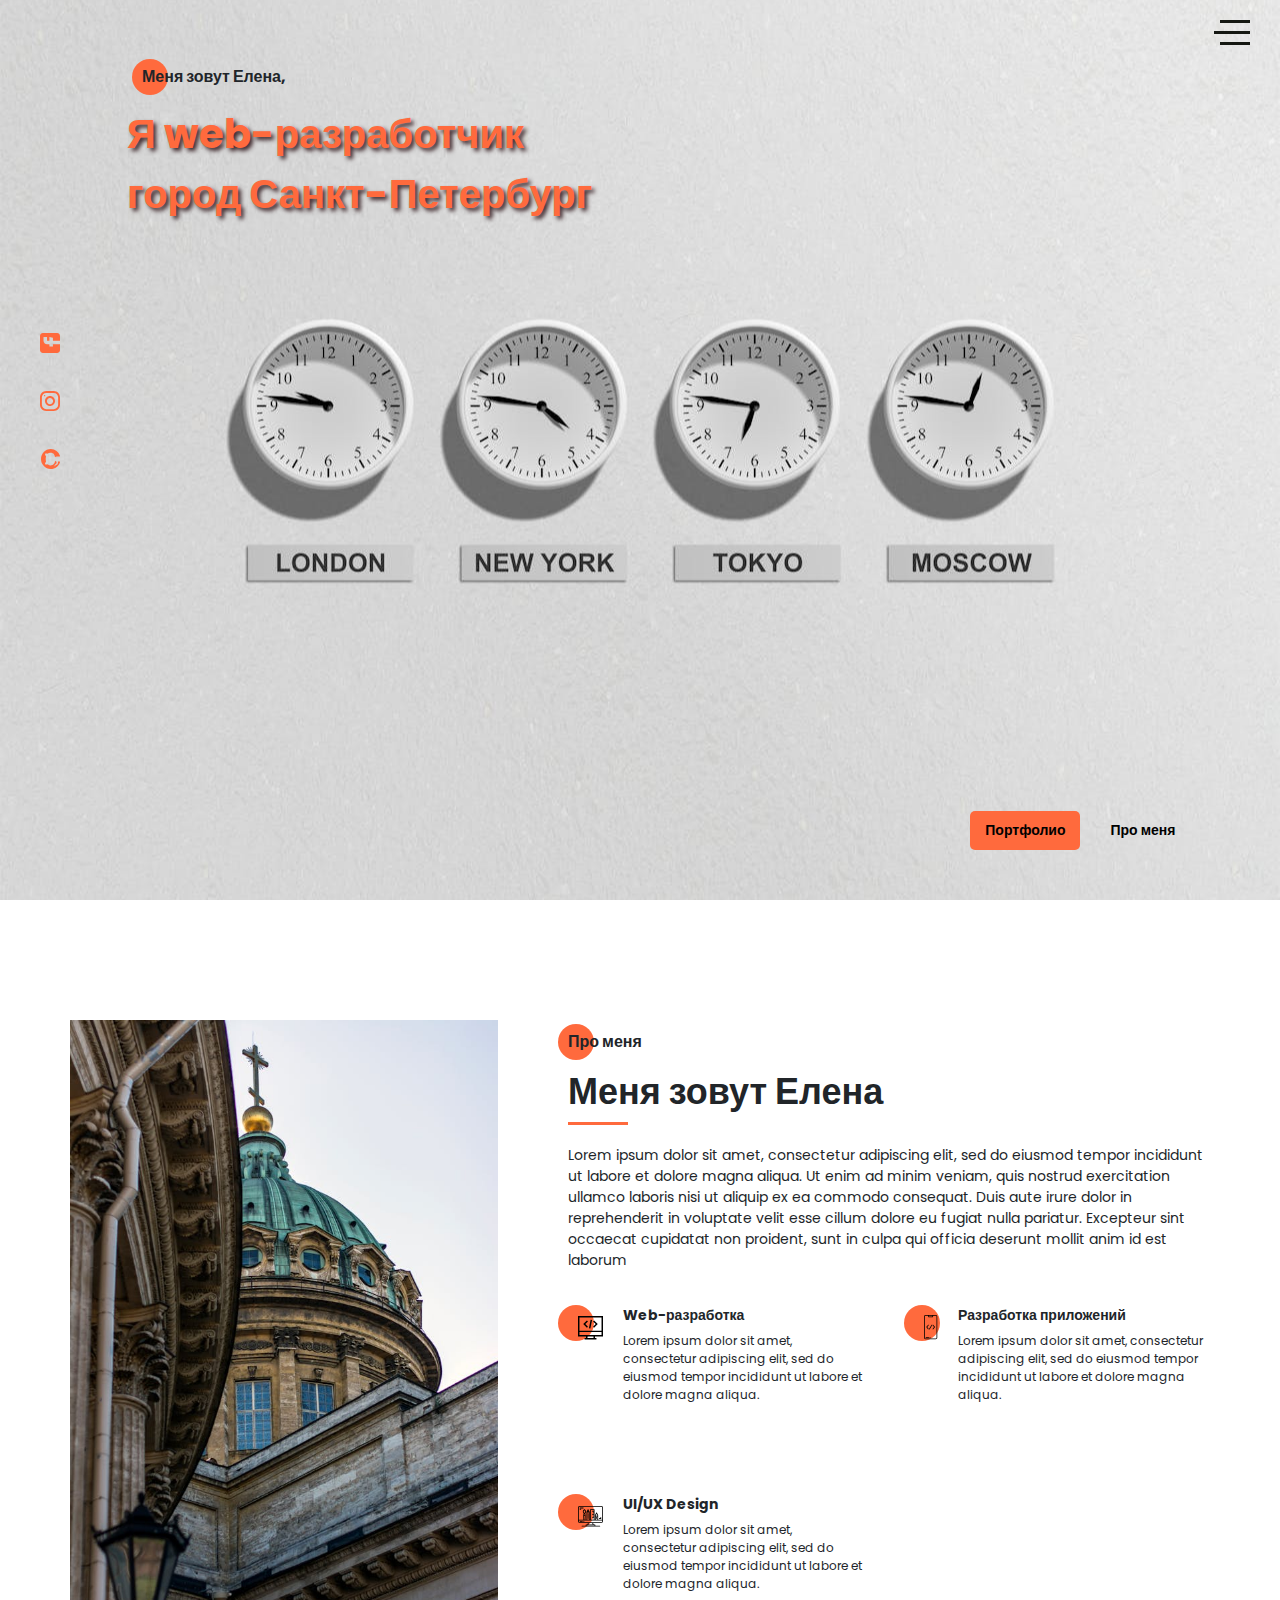
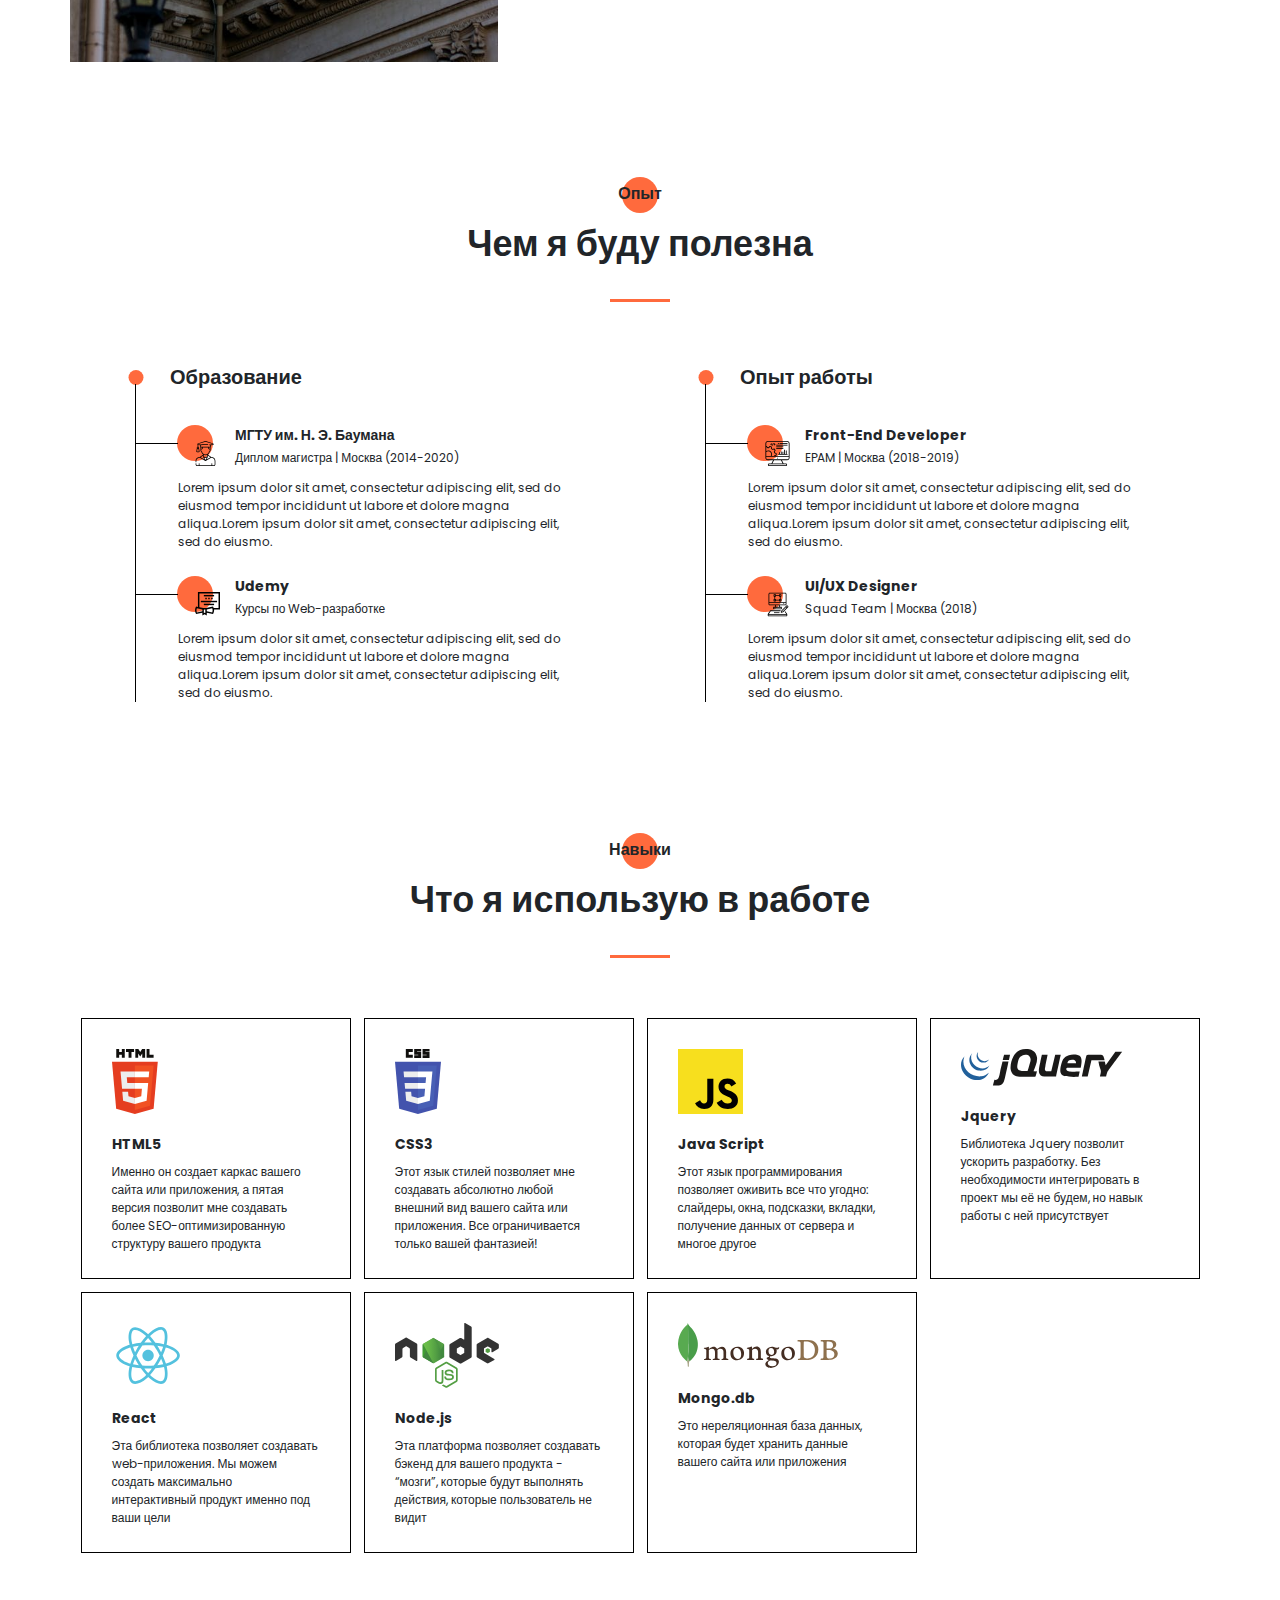
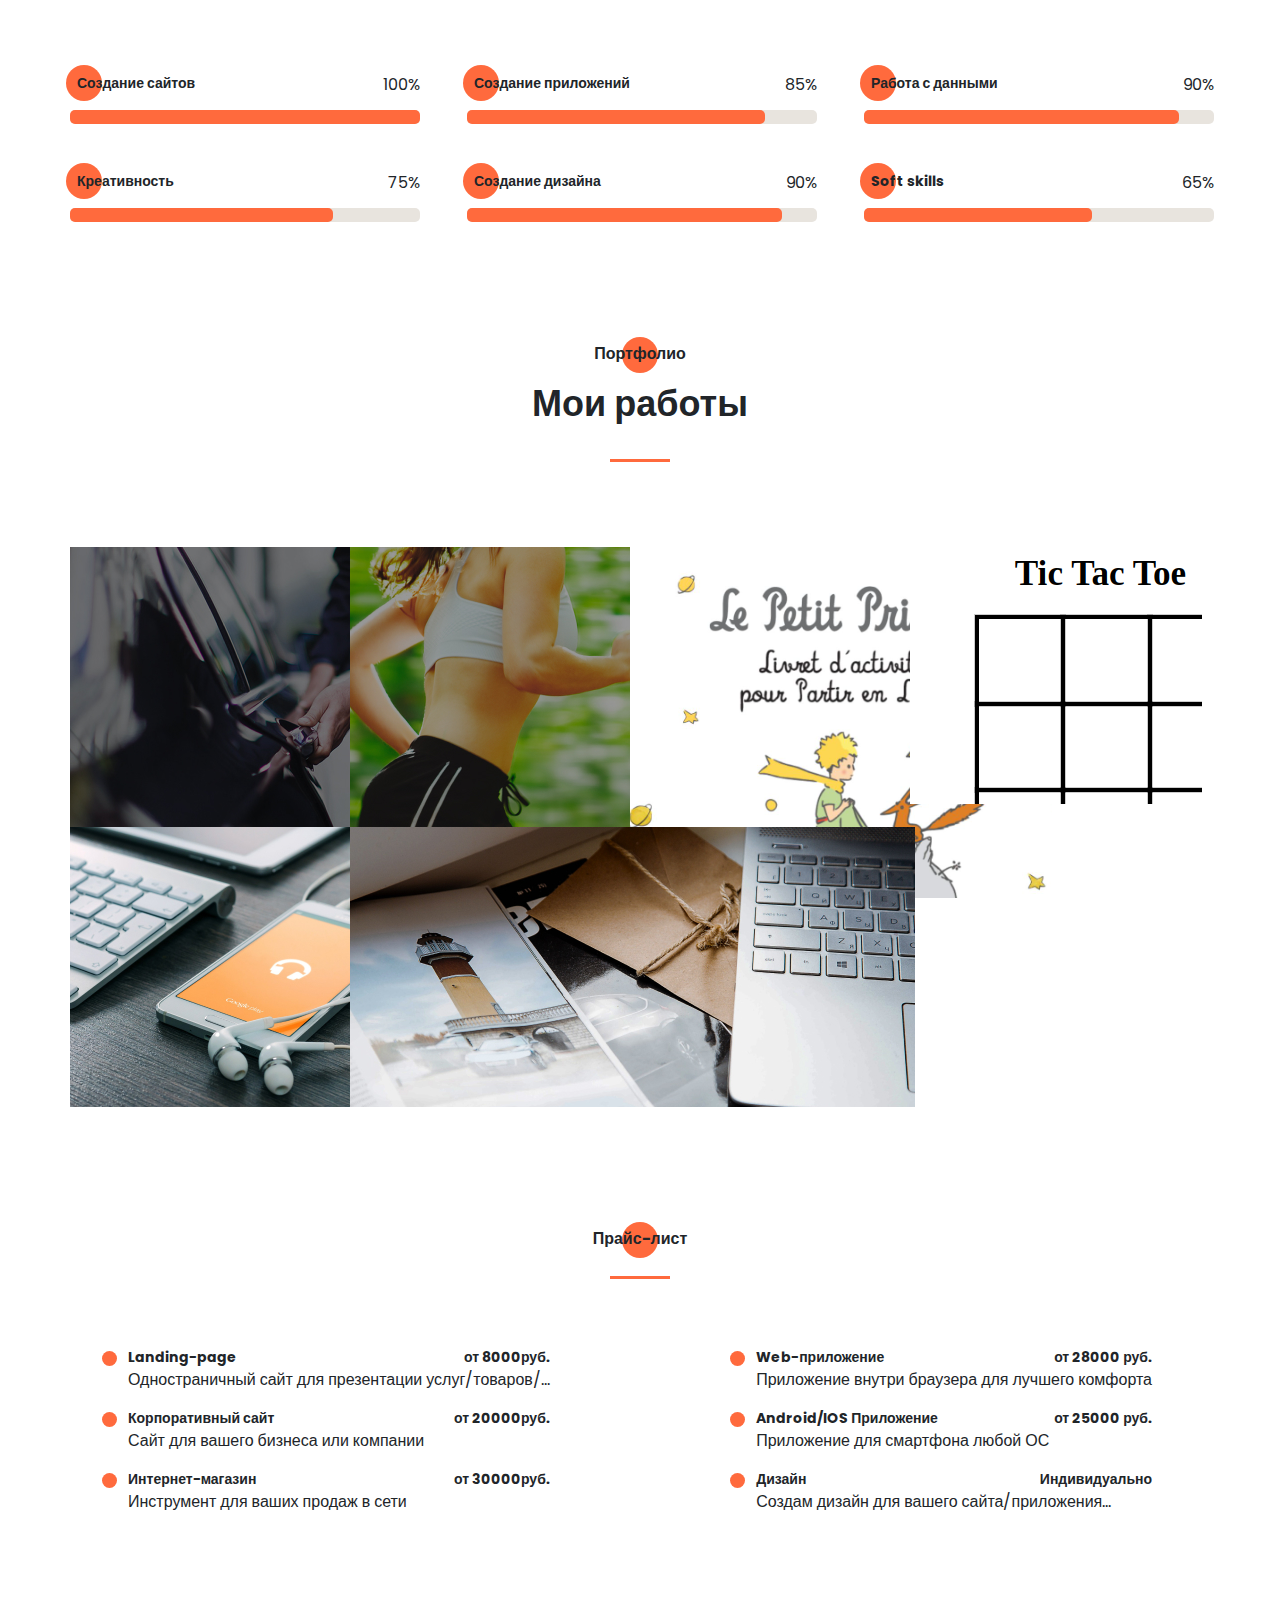
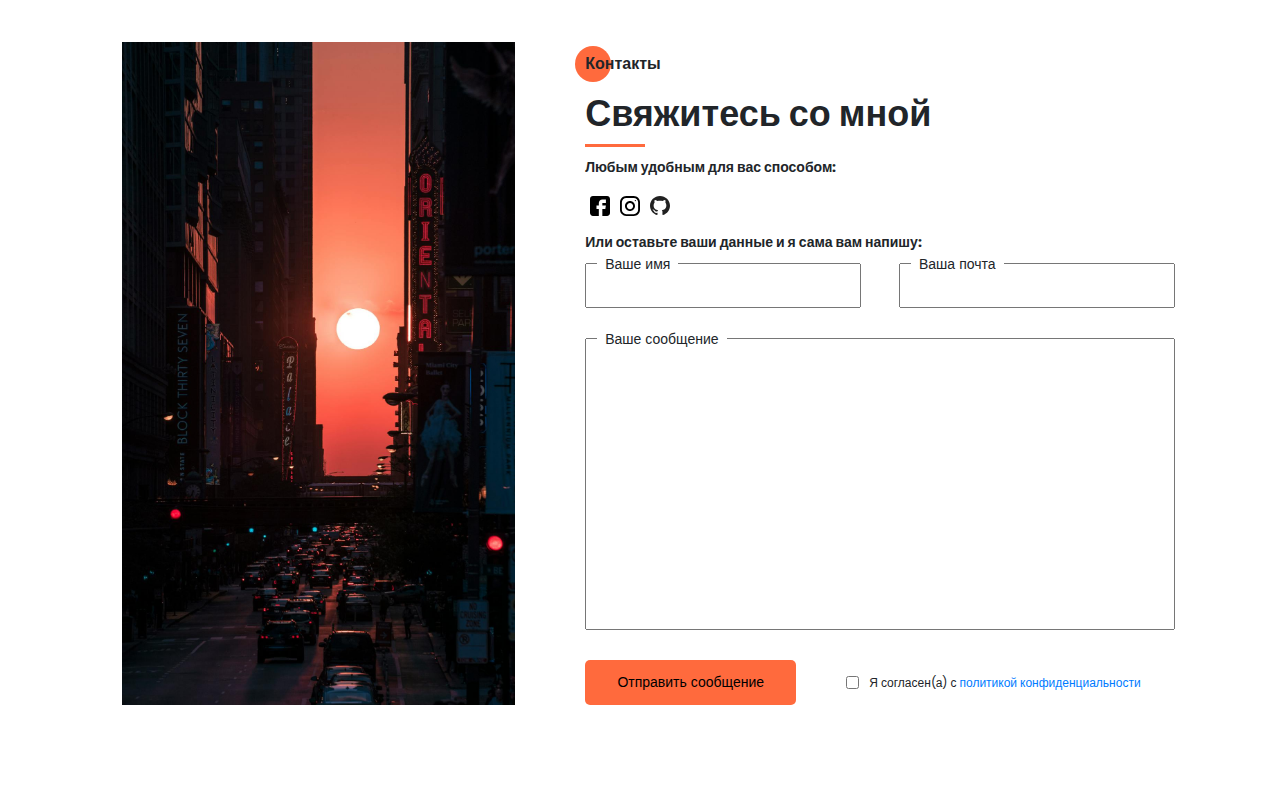
==== commit ca959b7f: "feat: add tictac" ====
--- a/index.html
+++ b/index.html
@@ -1 +1,490 @@
-<!DOCTYPE html><html lang="ru"><head><meta charset="UTF-8"><meta name="viewport" content="width=device-width,initial-scale=1"><meta http-equiv="X-UA-Compatible" content="ie=edge"><title>Елена, web-разработчик</title><meta name="title" content="Мое портфолио"><meta name="description" content="Здесь вы сможете ознакомиться с моими работами и узнать больше обо мне"><!-- Open Graph / Facebook --><meta property="og:type" content="website"><meta property="og:url" content="https://metatags.io/"><meta property="og:title" content="Мое портфолио"><meta property="og:description" content="Здесь вы сможете ознакомиться с моими работами и узнать больше обо мне"><meta property="og:image" content="https://metatags.io/assets/meta-tags-16a33a6a8531e519cc0936fbba0ad904e52d35f34a46c97a2c9f6f7dd7d336f2.png"><!-- Twitter --><meta property="twitter:card" content="summary_large_image"><meta property="twitter:url" content="https://metatags.io/"><meta property="twitter:title" content="Мое портфолио"><meta property="twitter:description" content="Здесь вы сможете ознакомиться с моими работами и узнать больше обо мне"><meta property="twitter:image" content="https://metatags.io/assets/meta-tags-16a33a6a8531e519cc0936fbba0ad904e52d35f34a46c97a2c9f6f7dd7d336f2.png"><!-- Favicon  --><link rel="icon" type="image/png" sizes="32x32" href="icons/favicon/favicon.ico"><link rel="stylesheet" href="css/style.min.css"></head><body><aside class="sidepanel"><a href="https://www.facebook.com/" class="sidepanel__link" target="”_blank”"><svg width="20" height="20" viewBox="0 0 20 20" fill="none" xmlns="http://www.w3.org/2000/svg"><path d="M-7.46167e-07 2.92969L-1.28061e-07 17.0703C-5.74539e-08 18.6856 1.31439 20 2.92969 20L17.0703 20C18.6856 20 20 18.6856 20 17.0703L20 11.1719L12.9297 11.1719L12.9297 13.5156L9.41406 13.5156L9.41406 11.1719L7.03125 11.1719C5.09262 11.1719 3.51562 9.59488 3.51562 7.65625L3.51562 4.10156L7.03125 4.10156L7.03125 7.65625L9.41406 7.65625L9.41406 4.10156L12.9297 4.6875L12.9297 7.65625L20 7.65625L20 2.92969C20 1.31439 18.6856 -8.16774e-07 17.0703 -7.46167e-07L2.92969 -1.28061e-07C1.31439 -5.74539e-08 -8.16774e-07 1.31439 -7.46167e-07 2.92969Z" fill="black"/></svg> </a><a href="https://github.com/" class="sidepanel__link" target="”_blank”"><svg width="20" height="20" viewBox="0 0 20 20" fill="none" xmlns="http://www.w3.org/2000/svg"><path d="M-6.01032e-07 6.25L-2.73196e-07 13.75C-1.22337e-07 17.2012 2.79875 20 6.25 20L13.75 20C17.2013 20 20 17.2012 20 13.75L20 6.25C20 2.79875 17.2012 -7.51891e-07 13.75 -6.01032e-07L6.25 -2.73196e-07C2.79875 -1.22337e-07 -7.51891e-07 2.79875 -6.01032e-07 6.25ZM13.75 1.875C16.1625 1.875 18.125 3.8375 18.125 6.25L18.125 13.75C18.125 16.1625 16.1625 18.125 13.75 18.125L6.25 18.125C3.8375 18.125 1.875 16.1625 1.875 13.75L1.875 6.25C1.875 3.8375 3.8375 1.875 6.25 1.875L13.75 1.875Z" fill="black"/><path d="M5 10C5 12.7612 7.23875 15 10 15C12.7613 15 15 12.7612 15 10C15 7.23875 12.7612 5 10 5C7.23875 5 5 7.23875 5 10ZM13.125 10C13.125 11.7225 11.7225 13.125 10 13.125C8.27625 13.125 6.875 11.7225 6.875 10C6.875 8.2775 8.27625 6.875 10 6.875C11.7225 6.875 13.125 8.2775 13.125 10Z" fill="black"/><path d="M5.29123 4.625C5.29123 4.25704 4.99295 3.95875 4.62499 3.95875C4.25703 3.95875 3.95874 4.25704 3.95874 4.625C3.95874 4.99296 4.25703 5.29125 4.62499 5.29125C4.99295 5.29125 5.29123 4.99296 5.29123 4.625Z" fill="black"/></svg> </a><a href="https://www.instagram.com/" class="sidepanel__link" target="”_blank”"><svg width="19" height="20" viewBox="0 0 19 20" fill="none" xmlns="http://www.w3.org/2000/svg"><path d="M-4.37114e-07 9.99951C-1.95608e-07 15.5245 4.36167 19.9995 9.74107 19.9995C14.0457 19.9995 17.6962 17.1345 18.9832 13.162C19.0749 12.662 18.7734 12.4787 18.5148 12.4787C18.2835 12.4787 17.6706 12.487 16.8585 12.4912C17.4459 15.2728 15.5517 15.8595 15.5517 15.8595C14.4274 16.3145 14.1267 16.972 14.1267 16.972C13.5228 17.8778 13.5352 16.902 13.5352 16.902C13.603 15.8978 14.5389 15.3703 14.5389 15.3703C16.0283 14.4787 15.5979 13.0295 15.3493 12.4578C14.719 12.3678 14.2903 12.1103 14.0466 11.8245C13.8029 14.0453 12.9652 16.3795 9.23304 16.3795C8.16988 16.3795 7.30085 15.992 6.61933 15.3503C6.37316 15.4628 5.3827 15.8003 4.04116 15.2628C4.04116 15.2628 3.78012 14.4253 5.03988 12.5128C4.82345 11.7128 4.71606 10.8628 4.7111 10.0128C4.71606 9.16284 4.82345 8.31285 5.03988 7.51284C3.78012 5.61285 4.04116 4.77535 4.04116 4.77535C5.3827 4.23785 6.37316 4.57534 6.61933 4.67535C7.30085 4.03785 8.16988 3.65035 9.23304 3.65035C12.9752 3.65035 13.7987 5.98784 14.0383 8.21284C14.3307 7.86284 14.928 7.53784 15.8408 7.53784C17.1444 7.53784 18.1918 7.55034 18.5082 7.55034C18.7635 7.55034 19.0683 7.37534 18.9708 6.86284C17.692 2.86201 14.0391 -0.000488895 9.74107 -0.000488707C4.36167 -0.000488472 -6.7851e-07 4.47701 -4.37114e-07 9.99951Z" fill="#212121"/></svg></a></aside><div class="menu"><div class="menu__block"><div class="menu__close"><svg width="29" height="30" viewBox="0 0 29 30" fill="none" xmlns="http://www.w3.org/2000/svg"><path d="M17.1568 14.5231L28.4489 3.23075C29.1837 2.49623 29.1837 1.30861 28.4489 0.574085C27.7144 -0.160437 26.5267 -0.160437 25.7922 0.574085L14.4998 11.8665L3.20781 0.574085C2.47295 -0.160437 1.28567 -0.160437 0.551149 0.574085C-0.183716 1.30861 -0.183716 2.49623 0.551149 3.23075L11.8432 14.5231L0.551149 25.8155C-0.183716 26.55 -0.183716 27.7376 0.551149 28.4721C0.917206 28.8385 1.39852 29.0226 1.87948 29.0226C2.36045 29.0226 2.84141 28.8385 3.20781 28.4721L14.4998 17.1798L25.7922 28.4721C26.1586 28.8385 26.6396 29.0226 27.1205 29.0226C27.6015 29.0226 28.0825 28.8385 28.4489 28.4721C29.1837 27.7376 29.1837 26.55 28.4489 25.8155L17.1568 14.5231Z" fill="black"/></svg></div><div class="menu__list"><li class="menu__link"><a href="#about">Про меня</a></li><li class="menu__link"><a href="#resume">Мой опыт</a></li><li class="menu__link"><a href="#skills">Мои навыки</a></li><li class="menu__link"><a href="#portfolio">Мои работы</a></li><li class="menu__link"><a href="#price">Прайс-лист</a></li><li class="menu__link"><a href="#contacts">Контакты</a></li></div><div class="menu__social"><a href="https://www.facebook.com/" class="menu__social-item" target="”_blank”"><svg width="20" height="20" viewBox="0 0 20 20" fill="none" xmlns="http://www.w3.org/2000/svg"><path d="M17.0698 0L2.9292 0C1.3139 0 -0.000488281 1.31439 -0.000488281 2.92969L-0.000488281 17.0703C-0.000488281 18.6856 1.3139 20 2.9292 20L8.82764 20L8.82764 12.9297L6.48389 12.9297L6.48389 9.41406L8.82764 9.41406L8.82764 7.03125C8.82764 5.09262 10.4046 3.51563 12.3433 3.51563L15.8979 3.51563L15.8979 7.03125L12.3433 7.03125L12.3433 9.41406L15.8979 9.41406L15.312 12.9297L12.3433 12.9297L12.3433 20L17.0698 20C18.6851 20 19.9995 18.6856 19.9995 17.0703L19.9995 2.92969C19.9995 1.31439 18.6851 0 17.0698 0Z" fill="black"/></svg> </a><a href="https://github.com/" class="menu__social-item" target="”_blank”"><svg width="20" height="20" viewBox="0 0 20 20" fill="none" xmlns="http://www.w3.org/2000/svg"><path d="M13.7495 0L6.24951 0C2.79826 0 -0.000488281 2.79875 -0.000488281 6.25L-0.000488281 13.75C-0.000488281 17.2013 2.79826 20 6.24951 20L13.7495 20C17.2008 20 19.9995 17.2013 19.9995 13.75L19.9995 6.25C19.9995 2.79875 17.2008 0 13.7495 0ZM18.1245 13.75C18.1245 16.1625 16.162 18.125 13.7495 18.125L6.24951 18.125C3.83701 18.125 1.87451 16.1625 1.87451 13.75L1.87451 6.25C1.87451 3.8375 3.83701 1.875 6.24951 1.875L13.7495 1.875C16.162 1.875 18.1245 3.8375 18.1245 6.25L18.1245 13.75Z" fill="black"/><path d="M9.99951 5C7.23826 5 4.99951 7.23875 4.99951 10C4.99951 12.7613 7.23826 15 9.99951 15C12.7608 15 14.9995 12.7613 14.9995 10C14.9995 7.23875 12.7608 5 9.99951 5ZM9.99951 13.125C8.27701 13.125 6.87451 11.7225 6.87451 10C6.87451 8.27625 8.27701 6.875 9.99951 6.875C11.722 6.875 13.1245 8.27625 13.1245 10C13.1245 11.7225 11.722 13.125 9.99951 13.125Z" fill="black"/><path d="M15.3745 5.29123C15.7425 5.29123 16.0408 4.99295 16.0408 4.62499C16.0408 4.25703 15.7425 3.95874 15.3745 3.95874C15.0065 3.95874 14.7083 4.25703 14.7083 4.62499C14.7083 4.99295 15.0065 5.29123 15.3745 5.29123Z" fill="black"/></svg> </a><a href="https://www.instagram.com/" class="menu__social-item" target="”_blank”"><svg width="20" height="19" viewBox="0 0 20 19" fill="none" xmlns="http://www.w3.org/2000/svg"><path d="M10 0C4.475 0 0 4.36167 0 9.74107C0 14.0457 2.865 17.6962 6.8375 18.9832C7.3375 19.0749 7.52083 18.7734 7.52083 18.5148C7.52083 18.2835 7.5125 17.6706 7.50833 16.8585C4.72667 17.4459 4.14 15.5517 4.14 15.5517C3.685 14.4274 3.0275 14.1267 3.0275 14.1267C2.12167 13.5228 3.0975 13.5352 3.0975 13.5352C4.10167 13.603 4.62917 14.5389 4.62917 14.5389C5.52083 16.0283 6.97 15.5979 7.54167 15.3493C7.63167 14.719 7.88917 14.2903 8.175 14.0466C5.95417 13.8029 3.62 12.9652 3.62 9.23304C3.62 8.16988 4.0075 7.30085 4.64917 6.61934C4.53667 6.37317 4.19917 5.3827 4.73667 4.04116C4.73667 4.04116 5.57417 3.78012 7.48667 5.03988C8.28667 4.82345 9.13667 4.71606 9.98667 4.7111C10.8367 4.71606 11.6867 4.82345 12.4867 5.03988C14.3867 3.78012 15.2242 4.04116 15.2242 4.04116C15.7617 5.3827 15.4242 6.37317 15.3242 6.61934C15.9617 7.30085 16.3492 8.16988 16.3492 9.23304C16.3492 12.9752 14.0117 13.7987 11.7867 14.0383C12.1367 14.3307 12.4617 14.928 12.4617 15.8408C12.4617 17.1444 12.4492 18.1918 12.4492 18.5082C12.4492 18.7635 12.6242 19.0683 13.1367 18.9708C17.1375 17.692 20 14.0391 20 9.74107C20 4.36167 15.5225 0 10 0Z" fill="#212121"/></svg></a></div></div><div class="menu__overlay"></div></div><section class="promo"><div class="hamburger"><span></span> <span class="long"></span> <span></span></div><div class="container"><div class="promo__container"><div class="title title_fz16 promo__subtitle">Меня зовут Елена,</div><h1 class="title title_fz42 promo__title">Я web-разработчик<br>город Санкт-Петербург</h1><div class="promo__btns"><a href="#portfolio" class="promo__link btn btn_color">Портфолио</a> <a href="#about" class="promo__link btn btn_notcolor">Про меня</a></div></div></div></section><section class="about" id="about"><div class="container"><div class="about__wrapper"><div class="about__photo"><img src="./img/promo6.jpg" alt="photo"></div><div class="about__desc"><h2 class="title title_fz16 about__title">Про меня</h2><div class="title title_fz36 about__subtitle">Меня зовут Елена</div><div class="divider"></div><p class="about__text">Lorem ipsum dolor sit amet, consectetur adipiscing elit, sed do eiusmod tempor incididunt ut labore et dolore magna aliqua. Ut enim ad minim veniam, quis nostrud exercitation ullamco laboris nisi ut aliquip ex ea commodo consequat. Duis aute irure dolor in reprehenderit in voluptate velit esse cillum dolore eu fugiat nulla pariatur. Excepteur sint occaecat cupidatat non proident, sunt in culpa qui officia deserunt mollit anim id est laborum</p></div><div class="about__skills"><div class="about__skills-item"><div class="about__skills-circle"><img src="./icons/about_me/web_development.svg" alt="web_dev"></div><div><div class="title title_fz14">Web-разработка</div><div class="about__skills-text">Lorem ipsum dolor sit amet, consectetur adipiscing elit, sed do eiusmod tempor incididunt ut labore et dolore magna aliqua.</div></div></div><div class="about__skills-item"><div class="about__skills-circle"><img src="./icons/about_me/mobile_dev.svg" alt="web_dev"></div><div><div class="title title_fz14">Разработка приложений</div><div class="about__skills-text">Lorem ipsum dolor sit amet, consectetur adipiscing elit, sed do eiusmod tempor incididunt ut labore et dolore magna aliqua.</div></div></div><div class="about__skills-item"><div class="about__skills-circle"><img src="./icons/about_me/design.svg" alt="web_dev"></div><div><div class="title title_fz14">UI/UX Design</div><div class="about__skills-text">Lorem ipsum dolor sit amet, consectetur adipiscing elit, sed do eiusmod tempor incididunt ut labore et dolore magna aliqua.</div></div></div></div></div></div></section><section class="resume" id="resume"><div class="container"><h2 class="title title_fz16 resume__title">Опыт</h2><div class="title title_fz36 resume__subtitle">Чем я буду полезна</div><div class="divider"></div><div class="resume__wraper"><div class="resume__column"><h3 class="title title_fz20 resume__column-title">Образование</h3><ul><li><div class="resume__item"><div class="resume__item-head"><div class="resume__item-icon"><img src="./icons/experience/university.svg" alt="university"></div><h4 class="title title_fz14">МГТУ им. Н. Э. Баумана</h4><div class="resume__item-location">Диплом магистра | Москва (2014-2020)</div></div><div class="resume__item-body">Lorem ipsum dolor sit amet, consectetur adipiscing elit, sed do eiusmod tempor incididunt ut labore et dolore magna aliqua.Lorem ipsum dolor sit amet, consectetur adipiscing elit, sed do eiusmo.</div></div></li><li><div class="resume__item"><div class="resume__item-head"><div class="resume__item-icon"><img src="./icons/experience/courses.svg" alt="courses"></div><h4 class="title title_fz14">Udemy</h4><div class="resume__item-location">Курсы по Web-разработке</div></div><div class="resume__item-body">Lorem ipsum dolor sit amet, consectetur adipiscing elit, sed do eiusmod tempor incididunt ut labore et dolore magna aliqua.Lorem ipsum dolor sit amet, consectetur adipiscing elit, sed do eiusmo.</div></div></li></ul></div><div class="resume__column"><h3 class="title title_fz20 resume__column-title">Опыт работы</h3><ul><li><div class="resume__item"><div class="resume__item-head"><div class="resume__item-icon"><img src="./icons/experience/developer.svg" alt="developer"></div><h4 class="title title_fz14">Front-End Developer</h4><div class="resume__item-location">EPAM | Москва (2018-2019)</div></div><div class="resume__item-body">Lorem ipsum dolor sit amet, consectetur adipiscing elit, sed do eiusmod tempor incididunt ut labore et dolore magna aliqua.Lorem ipsum dolor sit amet, consectetur adipiscing elit, sed do eiusmo.</div></div></li><li><div class="resume__item"><div class="resume__item-head"><div class="resume__item-icon"><img src="./icons/experience/designer.svg" alt="designer"></div><h4 class="title title_fz14">UI/UX Designer</h4><div class="resume__item-location">Squad Team | Москва (2018)</div></div><div class="resume__item-body">Lorem ipsum dolor sit amet, consectetur adipiscing elit, sed do eiusmod tempor incididunt ut labore et dolore magna aliqua.Lorem ipsum dolor sit amet, consectetur adipiscing elit, sed do eiusmo.</div></div></li></ul></div></div></div></section><section class="skills" id="skills"><div class="container"><h2 class="title title_fz16 skills__title">Навыки</h2><div class="title title_fz36 skills__subtitle">Что я использую в работе</div><div class="divider"></div><div class="skills__items"><div class="skills__item"><img src="./icons/skills/html5.svg" alt="html5"><h3>HTML5</h3><div class="skills__text">Именно он создает каркас вашего сайта или приложения, а пятая версия позволит мне создавать более SEO-оптимизированную структуру вашего продукта</div></div><div class="skills__item"><img src="./icons/skills/css3.svg" alt="css3"><h3>CSS3</h3><div class="skills__text">Этот язык стилей позволяет мне создавать абсолютно любой внешний вид вашего сайта или приложения. Все ограничивается только вашей фантазией!</div></div><div class="skills__item"><img src="./icons/skills/js.svg" alt="js"><h3>Java Script</h3><div class="skills__text">Этот язык программирования позволяет оживить все что угодно: слайдеры, окна, подсказки, вкладки, получение данных от сервера и многое другое</div></div><div class="skills__item"><img src="./icons/skills/jquery.svg" alt="Jquery"><h3>Jquery</h3><div class="skills__text">Библиотека Jquery позволит ускорить разработку. Без необходимости интегрировать в проект мы её не будем, но навык работы с ней присутствует</div></div><div class="skills__item"><img src="./icons/skills/react.svg" alt="React"><h3>React</h3><div class="skills__text">Эта библиотека позволяет создавать web-приложения. Мы можем создать максимально интерактивный продукт именно под ваши цели</div></div><div class="skills__item"><img src="./icons/skills/node.js.svg" alt="Node.js"><h3>Node.js</h3><div class="skills__text">Эта платформа позволяет создавать бэкенд для вашего продукта - “мозги”, которые будут выполнять действия, которые пользователь не видит</div></div><div class="skills__item"><img src="./icons/skills/mongo.db.svg" alt="Mongo.db"><h3>Mongo.db</h3><div class="skills__text">Это нереляционная база данных, которая будет хранить данные вашего сайта или приложения</div></div></div><div class="skills__progress"><div class="progress-item"><div class="part"><h3 class="title title_fz14 part-title">Создание сайтов</h3><div class="part-count">100%</div></div><div class="part__view"><div class="part__view-color"></div></div></div><div class="progress-item"><div class="part"><h3 class="title title_fz14 part-title">Создание приложений</h3><div class="part-count">85%</div></div><div class="part__view"><div class="part__view-color"></div></div></div><div class="progress-item"><div class="part"><h3 class="title title_fz14 part-title">Работа с данными</h3><div class="part-count">90%</div></div><div class="part__view"><div class="part__view-color"></div></div></div><div class="progress-item"><div class="part"><h3 class="title title_fz14 part-title">Креативность</h3><div class="part-count">75%</div></div><div class="part__view"><div class="part__view-color"></div></div></div><div class="progress-item"><div class="part"><h3 class="title title_fz14 part-title">Создание дизайна</h3><div class="part-count">90%</div></div><div class="part__view"><div class="part__view-color"></div></div></div><div class="progress-item"><div class="part"><h3 class="title title_fz14 part-title">Soft skills</h3><div class="part-count">65%</div></div><div class="part__view"><div class="part__view-color"></div></div></div></div></div></section><section class="portfolio" id="portfolio"><div class="container"><h2 class="title title_fz16 skills__title">Портфолио</h2><div class="title title_fz36 skills__subtitle">Мои работы</div><div class="divider"></div><div class="portfolio__items"><div class="portfolio-item"><a href="./uber/index.html" target="”_blank”"><img src="./img/works/uber.jpg" alt="work1"></a></div><div class="portfolio-item"><a href="./pulse/index.html" target="”_blank”"><img src="./img/works/pulse.jpg" alt="work2"></a></div><div class="portfolio-item"><a href="./prince/index.html" target="”_blank”"><img src="./img/works/prince.png" alt="work3"></a></div><div class="portfolio-item plans"><a href="#" target="”_blank”"><img src="./img/works/plans.jpg" alt="work4"></a></div><div class="portfolio-item"><a href="#" target="”_blank”"><img src="./img/works/ipad.jpg" alt="work5"></a></div><div class="portfolio-item mac"><a href="#" target="”_blank”"><img src="./img/works/mac.jpg" alt="work6"></a></div></div></div></section><section class="price" id="price"><div class="container"><h2 class="title title_fz16 skills__title">Прайс-лист</h2><div class="divider"></div><div class="price__items"><div class="price__column"><div class="price__item"><div class="title title_fz14 price__item-summ"><div>Landing-page</div><div>от 8000руб.</div></div><div class="price__item-text">Одностраничный сайт для презентации услуг/товаров/...</div></div><div class="price__item"><div class="title title_fz14 price__item-summ"><div>Корпоративный сайт</div><div>от 20000руб.</div></div><div class="price__item-text">Сайт для вашего бизнеса или компании</div></div><div class="price__item"><div class="title title_fz14 price__item-summ"><div>Интернет-магазин</div><div>от 30000руб.</div></div><div class="price__item-text">Инструмент для ваших продаж в сети</div></div></div><div class="price__column"><div class="price__item"><div class="title title_fz14 price__item-summ"><div>Web-приложение</div><div>от 28000 руб.</div></div><div class="price__item-text">Приложение внутри браузера для лучшего комфорта</div></div><div class="price__item"><div class="title title_fz14 price__item-summ"><div>Android/IOS Приложение</div><div>от 25000 руб.</div></div><div class="price__item-text">Приложение для смартфона любой ОС</div></div><div class="price__item"><div class="title title_fz14 price__item-summ"><div>Дизайн</div><div>Индивидуально</div></div><div class="price__item-text">Создам дизайн для вашего сайта/приложения...</div></div></div></div></div></section><section class="contacts" id="contacts"><div class="container"><div class="contacts__wrapper"><div class="contacts__photo"><img src="./img/promo_my.jpg" alt="photo"></div><div class="contacts__desc"><h2 class="title title_fz16 contacts__title">Контакты</h2><div class="title title_fz36 contacts__subtitle">Свяжитесь со мной</div><div class="divider"></div><div class="title title_fz14 contacts__text">Любым удобным для вас способом:</div><div class="contacts__social"><a href="https://www.facebook.com/" class="contacts__social-link" target="”_blank”"><svg width="20" height="20" viewBox="0 0 20 20" fill="none" xmlns="http://www.w3.org/2000/svg"><path d="M17.0698 0L2.9292 0C1.3139 0 -0.000488281 1.31439 -0.000488281 2.92969L-0.000488281 17.0703C-0.000488281 18.6856 1.3139 20 2.9292 20L8.82764 20L8.82764 12.9297L6.48389 12.9297L6.48389 9.41406L8.82764 9.41406L8.82764 7.03125C8.82764 5.09262 10.4046 3.51563 12.3433 3.51563L15.8979 3.51563L15.8979 7.03125L12.3433 7.03125L12.3433 9.41406L15.8979 9.41406L15.312 12.9297L12.3433 12.9297L12.3433 20L17.0698 20C18.6851 20 19.9995 18.6856 19.9995 17.0703L19.9995 2.92969C19.9995 1.31439 18.6851 0 17.0698 0Z" fill="black"/></svg> </a><a href="https://github.com/" class="contacts__social-link" target="”_blank”"><svg width="20" height="20" viewBox="0 0 20 20" fill="none" xmlns="http://www.w3.org/2000/svg"><path d="M13.7495 0L6.24951 0C2.79826 0 -0.000488281 2.79875 -0.000488281 6.25L-0.000488281 13.75C-0.000488281 17.2013 2.79826 20 6.24951 20L13.7495 20C17.2008 20 19.9995 17.2013 19.9995 13.75L19.9995 6.25C19.9995 2.79875 17.2008 0 13.7495 0ZM18.1245 13.75C18.1245 16.1625 16.162 18.125 13.7495 18.125L6.24951 18.125C3.83701 18.125 1.87451 16.1625 1.87451 13.75L1.87451 6.25C1.87451 3.8375 3.83701 1.875 6.24951 1.875L13.7495 1.875C16.162 1.875 18.1245 3.8375 18.1245 6.25L18.1245 13.75Z" fill="black"/><path d="M9.99951 5C7.23826 5 4.99951 7.23875 4.99951 10C4.99951 12.7613 7.23826 15 9.99951 15C12.7608 15 14.9995 12.7613 14.9995 10C14.9995 7.23875 12.7608 5 9.99951 5ZM9.99951 13.125C8.27701 13.125 6.87451 11.7225 6.87451 10C6.87451 8.27625 8.27701 6.875 9.99951 6.875C11.722 6.875 13.1245 8.27625 13.1245 10C13.1245 11.7225 11.722 13.125 9.99951 13.125Z" fill="black"/><path d="M15.3745 5.29123C15.7425 5.29123 16.0408 4.99295 16.0408 4.62499C16.0408 4.25703 15.7425 3.95874 15.3745 3.95874C15.0065 3.95874 14.7083 4.25703 14.7083 4.62499C14.7083 4.99295 15.0065 5.29123 15.3745 5.29123Z" fill="black"/></svg> </a><a href="https://www.instagram.com/" class="contacts__social-link" target="”_blank”"><svg width="20" height="19" viewBox="0 0 20 19" fill="none" xmlns="http://www.w3.org/2000/svg"><path d="M10 0C4.475 0 0 4.36167 0 9.74107C0 14.0457 2.865 17.6962 6.8375 18.9832C7.3375 19.0749 7.52083 18.7734 7.52083 18.5148C7.52083 18.2835 7.5125 17.6706 7.50833 16.8585C4.72667 17.4459 4.14 15.5517 4.14 15.5517C3.685 14.4274 3.0275 14.1267 3.0275 14.1267C2.12167 13.5228 3.0975 13.5352 3.0975 13.5352C4.10167 13.603 4.62917 14.5389 4.62917 14.5389C5.52083 16.0283 6.97 15.5979 7.54167 15.3493C7.63167 14.719 7.88917 14.2903 8.175 14.0466C5.95417 13.8029 3.62 12.9652 3.62 9.23304C3.62 8.16988 4.0075 7.30085 4.64917 6.61934C4.53667 6.37317 4.19917 5.3827 4.73667 4.04116C4.73667 4.04116 5.57417 3.78012 7.48667 5.03988C8.28667 4.82345 9.13667 4.71606 9.98667 4.7111C10.8367 4.71606 11.6867 4.82345 12.4867 5.03988C14.3867 3.78012 15.2242 4.04116 15.2242 4.04116C15.7617 5.3827 15.4242 6.37317 15.3242 6.61934C15.9617 7.30085 16.3492 8.16988 16.3492 9.23304C16.3492 12.9752 14.0117 13.7987 11.7867 14.0383C12.1367 14.3307 12.4617 14.928 12.4617 15.8408C12.4617 17.1444 12.4492 18.1918 12.4492 18.5082C12.4492 18.7635 12.6242 19.0683 13.1367 18.9708C17.1375 17.692 20 14.0391 20 9.74107C20 4.36167 15.5225 0 10 0Z" fill="#212121"/></svg></a></div><div class="title title_fz14 contacts__text">Или оставьте ваши данные и я сама вам напишу:</div></div><form action="#" class="contacts__form"><div class="contacts__input"><input required type="text" id="name" name="name"> <label for="name">Ваше имя</label></div><div class="contacts__input"><input required type="email" id="email" name="email"> <label for="email">Ваша почта</label></div><div class="contacts__textarea"><textarea name="textarea" id="textarea"></textarea> <label for="textarea">Ваше сообщение</label></div><div class="contacts__triggers"><input type="submit" value="Отправить сообщение" class="btn btn_color"><div class="contacts__policy"><input required type="checkbox" name="" id=""> <span>Я согласен(а) с <a href="./policy.html">политикой конфиденциальности</a></span></div></div></form></div></div></section><script src="./js/script.js"></script></body></html>+<!DOCTYPE html>
+<html lang="ru">
+<head>
+    <meta charset="UTF-8">
+    <meta name="viewport" content="width=device-width, initial-scale=1.0">
+    <meta http-equiv="X-UA-Compatible" content="ie=edge">
+    <title>Елена, web-разработчик</title>
+    <meta name="title" content="Мое портфолио">
+    <meta name="description" content="Здесь вы сможете ознакомиться с моими работами и узнать больше обо мне">
+
+    <!-- Open Graph / Facebook -->
+    <meta property="og:type" content="website">
+    <meta property="og:url" content="https://metatags.io/">
+    <meta property="og:title" content="Мое портфолио">
+    <meta property="og:description" content="Здесь вы сможете ознакомиться с моими работами и узнать больше обо мне">
+    <meta property="og:image" content="https://metatags.io/assets/meta-tags-16a33a6a8531e519cc0936fbba0ad904e52d35f34a46c97a2c9f6f7dd7d336f2.png">
+
+    <!-- Twitter -->
+    <meta property="twitter:card" content="summary_large_image">
+    <meta property="twitter:url" content="https://metatags.io/">
+    <meta property="twitter:title" content="Мое портфолио">
+    <meta property="twitter:description" content="Здесь вы сможете ознакомиться с моими работами и узнать больше обо мне">
+    <meta property="twitter:image" content="https://metatags.io/assets/meta-tags-16a33a6a8531e519cc0936fbba0ad904e52d35f34a46c97a2c9f6f7dd7d336f2.png">
+
+    <!-- Favicon  -->
+    <link rel="icon" type="image/png" sizes="32x32" href="icons/favicon/favicon.ico">
+
+
+    <link rel="stylesheet" href="css/style.min.css">
+</head>
+<body>
+    <aside class="sidepanel">
+        <a href="https://www.facebook.com/" class="sidepanel__link" target=”_blank”>
+            <svg width="20" height="20" viewBox="0 0 20 20" fill="none" xmlns="http://www.w3.org/2000/svg">
+                <path d="M-7.46167e-07 2.92969L-1.28061e-07 17.0703C-5.74539e-08 18.6856 1.31439 20 2.92969 20L17.0703 20C18.6856 20 20 18.6856 20 17.0703L20 11.1719L12.9297 11.1719L12.9297 13.5156L9.41406 13.5156L9.41406 11.1719L7.03125 11.1719C5.09262 11.1719 3.51562 9.59488 3.51562 7.65625L3.51562 4.10156L7.03125 4.10156L7.03125 7.65625L9.41406 7.65625L9.41406 4.10156L12.9297 4.6875L12.9297 7.65625L20 7.65625L20 2.92969C20 1.31439 18.6856 -8.16774e-07 17.0703 -7.46167e-07L2.92969 -1.28061e-07C1.31439 -5.74539e-08 -8.16774e-07 1.31439 -7.46167e-07 2.92969Z" fill="black"/>
+            </svg>
+            </a>
+        <a href="https://github.com/" class="sidepanel__link" target=”_blank”>
+            <svg width="20" height="20" viewBox="0 0 20 20" fill="none" xmlns="http://www.w3.org/2000/svg">
+                <path d="M-6.01032e-07 6.25L-2.73196e-07 13.75C-1.22337e-07 17.2012 2.79875 20 6.25 20L13.75 20C17.2013 20 20 17.2012 20 13.75L20 6.25C20 2.79875 17.2012 -7.51891e-07 13.75 -6.01032e-07L6.25 -2.73196e-07C2.79875 -1.22337e-07 -7.51891e-07 2.79875 -6.01032e-07 6.25ZM13.75 1.875C16.1625 1.875 18.125 3.8375 18.125 6.25L18.125 13.75C18.125 16.1625 16.1625 18.125 13.75 18.125L6.25 18.125C3.8375 18.125 1.875 16.1625 1.875 13.75L1.875 6.25C1.875 3.8375 3.8375 1.875 6.25 1.875L13.75 1.875Z" fill="black"/>
+                <path d="M5 10C5 12.7612 7.23875 15 10 15C12.7613 15 15 12.7612 15 10C15 7.23875 12.7612 5 10 5C7.23875 5 5 7.23875 5 10ZM13.125 10C13.125 11.7225 11.7225 13.125 10 13.125C8.27625 13.125 6.875 11.7225 6.875 10C6.875 8.2775 8.27625 6.875 10 6.875C11.7225 6.875 13.125 8.2775 13.125 10Z" fill="black"/>
+                <path d="M5.29123 4.625C5.29123 4.25704 4.99295 3.95875 4.62499 3.95875C4.25703 3.95875 3.95874 4.25704 3.95874 4.625C3.95874 4.99296 4.25703 5.29125 4.62499 5.29125C4.99295 5.29125 5.29123 4.99296 5.29123 4.625Z" fill="black"/>
+            </svg>
+        </a>
+        <a href="https://www.instagram.com/" class="sidepanel__link" target=”_blank”>
+            <svg width="19" height="20" viewBox="0 0 19 20" fill="none" xmlns="http://www.w3.org/2000/svg">
+                <path d="M-4.37114e-07 9.99951C-1.95608e-07 15.5245 4.36167 19.9995 9.74107 19.9995C14.0457 19.9995 17.6962 17.1345 18.9832 13.162C19.0749 12.662 18.7734 12.4787 18.5148 12.4787C18.2835 12.4787 17.6706 12.487 16.8585 12.4912C17.4459 15.2728 15.5517 15.8595 15.5517 15.8595C14.4274 16.3145 14.1267 16.972 14.1267 16.972C13.5228 17.8778 13.5352 16.902 13.5352 16.902C13.603 15.8978 14.5389 15.3703 14.5389 15.3703C16.0283 14.4787 15.5979 13.0295 15.3493 12.4578C14.719 12.3678 14.2903 12.1103 14.0466 11.8245C13.8029 14.0453 12.9652 16.3795 9.23304 16.3795C8.16988 16.3795 7.30085 15.992 6.61933 15.3503C6.37316 15.4628 5.3827 15.8003 4.04116 15.2628C4.04116 15.2628 3.78012 14.4253 5.03988 12.5128C4.82345 11.7128 4.71606 10.8628 4.7111 10.0128C4.71606 9.16284 4.82345 8.31285 5.03988 7.51284C3.78012 5.61285 4.04116 4.77535 4.04116 4.77535C5.3827 4.23785 6.37316 4.57534 6.61933 4.67535C7.30085 4.03785 8.16988 3.65035 9.23304 3.65035C12.9752 3.65035 13.7987 5.98784 14.0383 8.21284C14.3307 7.86284 14.928 7.53784 15.8408 7.53784C17.1444 7.53784 18.1918 7.55034 18.5082 7.55034C18.7635 7.55034 19.0683 7.37534 18.9708 6.86284C17.692 2.86201 14.0391 -0.000488895 9.74107 -0.000488707C4.36167 -0.000488472 -6.7851e-07 4.47701 -4.37114e-07 9.99951Z" fill="#212121"/>
+            </svg>
+        </a>
+    </aside> 
+
+    <div class="menu">
+        <div class="menu__block">
+            <div class="menu__close">
+                <svg width="29" height="30" viewBox="0 0 29 30" fill="none" xmlns="http://www.w3.org/2000/svg">
+                    <path d="M17.1568 14.5231L28.4489 3.23075C29.1837 2.49623 29.1837 1.30861 28.4489 0.574085C27.7144 -0.160437 26.5267 -0.160437 25.7922 0.574085L14.4998 11.8665L3.20781 0.574085C2.47295 -0.160437 1.28567 -0.160437 0.551149 0.574085C-0.183716 1.30861 -0.183716 2.49623 0.551149 3.23075L11.8432 14.5231L0.551149 25.8155C-0.183716 26.55 -0.183716 27.7376 0.551149 28.4721C0.917206 28.8385 1.39852 29.0226 1.87948 29.0226C2.36045 29.0226 2.84141 28.8385 3.20781 28.4721L14.4998 17.1798L25.7922 28.4721C26.1586 28.8385 26.6396 29.0226 27.1205 29.0226C27.6015 29.0226 28.0825 28.8385 28.4489 28.4721C29.1837 27.7376 29.1837 26.55 28.4489 25.8155L17.1568 14.5231Z" fill="black"/>
+                </svg>
+            </div>
+            <div class="menu__list">
+                <li class="menu__link"><a href="#about">Про меня</a></li>
+                <li class="menu__link"><a href="#resume">Мой опыт</a></li>
+                <li class="menu__link"><a href="#skills">Мои навыки</a></li>
+                <li class="menu__link"><a href="#portfolio">Мои работы</a></li>
+                <li class="menu__link"><a href="#price">Прайс-лист</a></li>
+                <li class="menu__link"><a href="#contacts">Контакты</a></li>
+            </div>
+            <div class="menu__social">
+                <a href="https://www.facebook.com/" class="menu__social-item" target=”_blank”>
+                    <svg width="20" height="20" viewBox="0 0 20 20" fill="none" xmlns="http://www.w3.org/2000/svg">
+                        <path d="M17.0698 0L2.9292 0C1.3139 0 -0.000488281 1.31439 -0.000488281 2.92969L-0.000488281 17.0703C-0.000488281 18.6856 1.3139 20 2.9292 20L8.82764 20L8.82764 12.9297L6.48389 12.9297L6.48389 9.41406L8.82764 9.41406L8.82764 7.03125C8.82764 5.09262 10.4046 3.51563 12.3433 3.51563L15.8979 3.51563L15.8979 7.03125L12.3433 7.03125L12.3433 9.41406L15.8979 9.41406L15.312 12.9297L12.3433 12.9297L12.3433 20L17.0698 20C18.6851 20 19.9995 18.6856 19.9995 17.0703L19.9995 2.92969C19.9995 1.31439 18.6851 0 17.0698 0Z" fill="black"/>
+                    </svg>
+                </a>
+                <a href="https://github.com/" class="menu__social-item" target=”_blank”>
+                    <svg width="20" height="20" viewBox="0 0 20 20" fill="none" xmlns="http://www.w3.org/2000/svg">
+                        <path d="M13.7495 0L6.24951 0C2.79826 0 -0.000488281 2.79875 -0.000488281 6.25L-0.000488281 13.75C-0.000488281 17.2013 2.79826 20 6.24951 20L13.7495 20C17.2008 20 19.9995 17.2013 19.9995 13.75L19.9995 6.25C19.9995 2.79875 17.2008 0 13.7495 0ZM18.1245 13.75C18.1245 16.1625 16.162 18.125 13.7495 18.125L6.24951 18.125C3.83701 18.125 1.87451 16.1625 1.87451 13.75L1.87451 6.25C1.87451 3.8375 3.83701 1.875 6.24951 1.875L13.7495 1.875C16.162 1.875 18.1245 3.8375 18.1245 6.25L18.1245 13.75Z" fill="black"/>
+                        <path d="M9.99951 5C7.23826 5 4.99951 7.23875 4.99951 10C4.99951 12.7613 7.23826 15 9.99951 15C12.7608 15 14.9995 12.7613 14.9995 10C14.9995 7.23875 12.7608 5 9.99951 5ZM9.99951 13.125C8.27701 13.125 6.87451 11.7225 6.87451 10C6.87451 8.27625 8.27701 6.875 9.99951 6.875C11.722 6.875 13.1245 8.27625 13.1245 10C13.1245 11.7225 11.722 13.125 9.99951 13.125Z" fill="black"/>
+                        <path d="M15.3745 5.29123C15.7425 5.29123 16.0408 4.99295 16.0408 4.62499C16.0408 4.25703 15.7425 3.95874 15.3745 3.95874C15.0065 3.95874 14.7083 4.25703 14.7083 4.62499C14.7083 4.99295 15.0065 5.29123 15.3745 5.29123Z" fill="black"/>
+                    </svg>
+                </a>
+                <a href="https://www.instagram.com/" class="menu__social-item" target=”_blank”>
+                    <svg width="20" height="19" viewBox="0 0 20 19" fill="none" xmlns="http://www.w3.org/2000/svg">
+                        <path d="M10 0C4.475 0 0 4.36167 0 9.74107C0 14.0457 2.865 17.6962 6.8375 18.9832C7.3375 19.0749 7.52083 18.7734 7.52083 18.5148C7.52083 18.2835 7.5125 17.6706 7.50833 16.8585C4.72667 17.4459 4.14 15.5517 4.14 15.5517C3.685 14.4274 3.0275 14.1267 3.0275 14.1267C2.12167 13.5228 3.0975 13.5352 3.0975 13.5352C4.10167 13.603 4.62917 14.5389 4.62917 14.5389C5.52083 16.0283 6.97 15.5979 7.54167 15.3493C7.63167 14.719 7.88917 14.2903 8.175 14.0466C5.95417 13.8029 3.62 12.9652 3.62 9.23304C3.62 8.16988 4.0075 7.30085 4.64917 6.61934C4.53667 6.37317 4.19917 5.3827 4.73667 4.04116C4.73667 4.04116 5.57417 3.78012 7.48667 5.03988C8.28667 4.82345 9.13667 4.71606 9.98667 4.7111C10.8367 4.71606 11.6867 4.82345 12.4867 5.03988C14.3867 3.78012 15.2242 4.04116 15.2242 4.04116C15.7617 5.3827 15.4242 6.37317 15.3242 6.61934C15.9617 7.30085 16.3492 8.16988 16.3492 9.23304C16.3492 12.9752 14.0117 13.7987 11.7867 14.0383C12.1367 14.3307 12.4617 14.928 12.4617 15.8408C12.4617 17.1444 12.4492 18.1918 12.4492 18.5082C12.4492 18.7635 12.6242 19.0683 13.1367 18.9708C17.1375 17.692 20 14.0391 20 9.74107C20 4.36167 15.5225 0 10 0Z" fill="#212121"/>
+                    </svg>
+                </a>
+            </div>
+        </div>
+        <div class="menu__overlay"></div>
+    </div>
+    <section class="promo">
+        <div class="hamburger">
+            <span></span>
+            <span class="long"></span>
+            <span></span>
+        </div>
+
+        <div class="container">
+            <div class="promo__container">
+                <div class="title title_fz16 promo__subtitle">Меня зовут Елена,</div>
+                <h1 class="title title_fz42 promo__title">Я web-разработчик<br>город Санкт-Петербург</h1>
+                <div class="promo__btns"> 
+                    <a href="#portfolio" class="promo__link btn btn_color">Портфолио</a>
+                    <a href="#about" class="promo__link btn btn_notcolor">Про меня</a>
+                </div> 
+            </div>
+        </div>
+    </section>
+    <section class="about" id="about">
+        <div class="container">
+            <div class="about__wrapper">
+                <div class="about__photo">
+                    <img src="./img/promo6.jpg" alt="photo">
+                </div>
+                <div class="about__desc">
+                    <h2 class="title title_fz16 about__title">Про меня</h2>
+                    <div class="title title_fz36 about__subtitle">Меня зовут Елена</div>
+                    <div class="divider"></div>
+                    <p class="about__text">Lorem ipsum dolor sit amet, consectetur adipiscing elit, sed do eiusmod tempor incididunt ut labore et dolore magna aliqua. Ut enim ad minim veniam, quis nostrud exercitation ullamco laboris nisi ut aliquip ex ea commodo consequat. Duis aute irure dolor in reprehenderit in voluptate velit esse cillum dolore eu fugiat nulla pariatur. Excepteur sint occaecat cupidatat non proident, sunt in culpa qui officia deserunt mollit anim id est laborum</p>
+                </div>
+                <div class="about__skills">
+                    <div class="about__skills-item">
+                        <div class="about__skills-circle">
+                            <img src="./icons/about_me/web_development.svg" alt="web_dev">
+                        </div>
+                        <div>
+                            <div class="title title_fz14">Web-разработка</div>
+                            <div class="about__skills-text">Lorem ipsum dolor sit amet, consectetur adipiscing elit, sed do eiusmod tempor incididunt ut labore et dolore magna aliqua.</div>
+                        </div>
+                    </div>
+                    <div class="about__skills-item">
+                        <div class="about__skills-circle">
+                            <img src="./icons/about_me/mobile_dev.svg" alt="web_dev">
+                        </div>
+                        <div>
+                            <div class="title title_fz14">Разработка приложений</div>
+                            <div class="about__skills-text">Lorem ipsum dolor sit amet, consectetur adipiscing elit, sed do eiusmod tempor incididunt ut labore et dolore magna aliqua.</div>
+                        </div>
+                    </div>
+                    <div class="about__skills-item">
+                        <div class="about__skills-circle">
+                            <img src="./icons/about_me/design.svg" alt="web_dev">
+                        </div>
+                        <div>
+                            <div class="title title_fz14">UI/UX Design</div>
+                            <div class="about__skills-text">Lorem ipsum dolor sit amet, consectetur adipiscing elit, sed do eiusmod tempor incididunt ut labore et dolore magna aliqua.</div>
+                        </div>
+                    </div>
+                </div>
+            </div>
+        </div>
+    </section>
+
+    <section class="resume" id="resume">
+        <div class="container">
+            <h2 class="title title_fz16 resume__title">Опыт</h2>
+            <div class="title title_fz36 resume__subtitle">Чем я буду полезна</div>
+            <div class="divider"></div>
+
+            <div class="resume__wraper">
+                <div class="resume__column">
+                    <h3 class="title title_fz20 resume__column-title">Образование</h3>
+                    <ul>
+                        <li>
+                            <div class="resume__item">
+                                <div class="resume__item-head">
+                                    <div class="resume__item-icon">
+                                        <img src="./icons/experience/university.svg" alt="university">
+                                    </div>
+                                    <h4 class="title title_fz14 ">МГТУ им. Н. Э. Баумана</h4>
+                                    <div class="resume__item-location">Диплом магистра | Москва (2014-2020)</div>
+                                </div>
+                                <div class="resume__item-body">
+                                    Lorem ipsum dolor sit amet, consectetur adipiscing elit, sed do eiusmod tempor incididunt ut labore et dolore magna aliqua.Lorem ipsum dolor sit amet, consectetur adipiscing elit, sed do eiusmo. 
+                                </div>
+                            </div>
+                        </li>
+                        <li>
+                            <div class="resume__item">
+                                <div class="resume__item-head">
+                                    <div class="resume__item-icon">
+                                        <img src="./icons/experience/courses.svg" alt="courses">
+                                    </div>
+                                    <h4 class="title title_fz14 ">Udemy</h4>
+                                    <div class="resume__item-location">Курсы по Web-разработке</div>
+                                </div>
+                                <div class="resume__item-body">
+                                    Lorem ipsum dolor sit amet, consectetur adipiscing elit, sed do eiusmod tempor incididunt ut labore et dolore magna aliqua.Lorem ipsum dolor sit amet, consectetur adipiscing elit, sed do eiusmo. 
+                                </div>
+                            </div>
+                        </li>
+                    </ul>
+                </div>
+                <div class="resume__column">
+                    <h3 class="title title_fz20 resume__column-title">Опыт работы</h3>
+                    <ul>
+                        <li>
+                            <div class="resume__item">
+                                <div class="resume__item-head">
+                                    <div class="resume__item-icon">
+                                        <img src="./icons/experience/developer.svg" alt="developer">
+                                    </div>
+                                    <h4 class="title title_fz14 ">Front-End Developer</h4>
+                                    <div class="resume__item-location">EPAM | Москва (2018-2019)</div>
+                                </div>
+                                <div class="resume__item-body">
+                                    Lorem ipsum dolor sit amet, consectetur adipiscing elit, sed do eiusmod tempor incididunt ut labore et dolore magna aliqua.Lorem ipsum dolor sit amet, consectetur adipiscing elit, sed do eiusmo.  
+                                </div>
+                            </div>
+                        </li>
+                        <li>
+                            <div class="resume__item">
+                                <div class="resume__item-head">
+                                    <div class="resume__item-icon">
+                                        <img src="./icons/experience/designer.svg" alt="designer">
+                                    </div>
+                                    <h4 class="title title_fz14 ">UI/UX Designer</h4>
+                                    <div class="resume__item-location">Squad Team | Москва (2018)</div>
+                                </div>
+                                <div class="resume__item-body">
+                                    Lorem ipsum dolor sit amet, consectetur adipiscing elit, sed do eiusmod tempor incididunt ut labore et dolore magna aliqua.Lorem ipsum dolor sit amet, consectetur adipiscing elit, sed do eiusmo.  
+                                </div>
+                            </div>
+                        </li>
+                    </ul>
+                </div>
+            </div>
+        </div>
+    </section>
+
+    <section class="skills" id="skills">
+        <div class="container">
+            <h2 class="title title_fz16 skills__title">Навыки</h2>
+            <div class="title title_fz36 skills__subtitle">Что я использую в работе</div>
+            <div class="divider"></div>
+
+            <div class="skills__items">
+                <div class="skills__item">
+                    <img src="./icons/skills/html5.svg" alt="html5">
+                    <h3>HTML5</h3>
+                    <div class="skills__text">Именно он создает каркас вашего сайта или приложения, а пятая версия позволит мне создавать более SEO-оптимизированную структуру вашего продукта</div>
+                </div>
+                <div class="skills__item">
+                    <img src="./icons/skills/css3.svg" alt="css3">
+                    <h3>CSS3</h3>
+                    <div class="skills__text">Этот язык стилей позволяет мне создавать абсолютно любой внешний вид вашего сайта или приложения. Все ограничивается только вашей фантазией!</div>
+                </div>
+                <div class="skills__item">
+                    <img src="./icons/skills/js.svg" alt="js">
+                    <h3>Java Script</h3>
+                    <div class="skills__text">Этот язык программирования позволяет оживить все что угодно: слайдеры, окна, подсказки, вкладки, получение данных от сервера и многое другое</div>
+                </div>
+                <div class="skills__item">
+                    <img src="./icons/skills/jquery.svg" alt="Jquery">
+                    <h3>Jquery</h3>
+                    <div class="skills__text">Библиотека Jquery позволит ускорить разработку. Без необходимости интегрировать в проект мы её не будем, но навык работы с ней присутствует</div>
+                </div>
+                <div class="skills__item">
+                    <img src="./icons/skills/react.svg" alt="React">
+                    <h3>React</h3>
+                    <div class="skills__text">Эта библиотека позволяет создавать web-приложения. Мы можем создать максимально интерактивный продукт именно под ваши цели</div>
+                </div>
+                <div class="skills__item">
+                    <img src="./icons/skills/node.js.svg" alt="Node.js">
+                    <h3>Node.js</h3>
+                    <div class="skills__text">Эта платформа позволяет создавать бэкенд для вашего продукта - “мозги”, которые будут выполнять действия, которые пользователь не видит</div>
+                </div>
+                <div class="skills__item">
+                    <img src="./icons/skills/mongo.db.svg" alt="Mongo.db">
+                    <h3>Mongo.db</h3>
+                    <div class="skills__text">Это нереляционная база данных, которая будет хранить данные вашего сайта или приложения</div>
+                </div>
+            </div>
+
+            <div class="skills__progress">
+                <div class="progress-item">
+                    <div class="part">
+                        <h3 class="title title_fz14 part-title">Создание сайтов</h3>
+                        <div class="part-count">100%</div>
+                    </div>
+                    <div class="part__view">
+                        <div class="part__view-color"></div>
+                    </div>
+                </div>
+                <div class="progress-item">
+                    <div class="part">
+                        <h3 class="title title_fz14 part-title">Создание приложений</h3>
+                        <div class="part-count">85%</div>
+                    </div>
+                    <div class="part__view">
+                        <div class="part__view-color"></div>
+                    </div>
+                </div>
+                <div class="progress-item">
+                    <div class="part">
+                        <h3 class="title title_fz14 part-title">Работа с данными</h3>
+                        <div class="part-count">90%</div>
+                    </div>
+                    <div class="part__view">
+                        <div class="part__view-color"></div>
+                    </div>
+                </div>
+                <div class="progress-item">
+                    <div class="part">
+                        <h3 class="title title_fz14 part-title">Креативность</h3>
+                        <div class="part-count">75%</div>
+                    </div>
+                    <div class="part__view">
+                        <div class="part__view-color"></div>
+                    </div>
+                </div>
+                <div class="progress-item">
+                    <div class="part">
+                        <h3 class="title title_fz14 part-title">Создание дизайна</h3>
+                        <div class="part-count">90%</div>
+                    </div>
+                    <div class="part__view">
+                        <div class="part__view-color"></div>
+                    </div>
+                </div>
+                <div class="progress-item">
+                    <div class="part">
+                        <h3 class="title title_fz14 part-title">Soft skills</h3>
+                        <div class="part-count">65%</div>
+                    </div>
+                    <div class="part__view">
+                        <div class="part__view-color"></div>
+                    </div>
+                </div>
+            </div>
+        </div>
+    </section>
+
+    <section class="portfolio" id="portfolio">
+        <div class="container">
+            <h2 class="title title_fz16 skills__title">Портфолио</h2>
+            <div class="title title_fz36 skills__subtitle">Мои работы</div>
+            <div class="divider"></div>
+            <div class="portfolio__items">
+                <div class="portfolio-item">
+                    <a href="./uber/index.html" target=”_blank”><img src="./img/works/uber.jpg" alt="work1"></a>
+                </div>
+                <div class="portfolio-item">
+                    <a href="./pulse/index.html" target=”_blank”><img src="./img/works/pulse.jpg" alt="work2"></a>
+                </div>
+                <div class="portfolio-item">
+                    <a href="./prince/index.html" target=”_blank”><img src="./img/works/prince.png" alt="work3"></a>
+                </div>
+                <div class="portfolio-item plans">
+                    <a href="./tictac/index.html" target=”_blank”><img src="./img/works/tictac.png" alt="work4"></a>
+                </div>
+                <div class="portfolio-item">
+                    <a href="#" target=”_blank”><img src="./img/works/ipad.jpg" alt="work5"></a>
+                </div>
+                <div class="portfolio-item mac">
+                    <a href="#" target=”_blank”><img src="./img/works/mac.jpg" alt="work6"></a>
+                </div>
+            </div>
+        </div>
+    </section>
+
+   <section class="price" id="price">
+        <div class="container">
+            <h2 class="title title_fz16 skills__title">Прайс-лист</h2>
+            <div class="divider"></div>
+            <div class="price__items">
+                <div class="price__column">
+                    <div class="price__item">
+                        <div class="title title_fz14 price__item-summ">
+                            <div>Landing-page</div>
+                            <div>от 8000руб.</div>
+                        </div>
+                        <div class="price__item-text">
+                            Одностраничный сайт для презентации услуг/товаров/...
+                        </div>
+                    </div>
+                    <div class="price__item">
+                        <div class="title title_fz14 price__item-summ">
+                            <div>Корпоративный сайт</div>
+                            <div>от 20000руб.</div>
+                        </div>
+                        <div class="price__item-text">
+                            Сайт для вашего бизнеса или компании
+                        </div>
+                    </div>
+                    <div class="price__item">
+                        <div class="title title_fz14 price__item-summ">
+                            <div>Интернет-магазин</div>
+                            <div>от 30000руб.</div>
+                        </div>
+                        <div class="price__item-text">
+                            Инструмент для ваших продаж в сети
+                        </div>
+                    </div>
+                </div>
+                <div class="price__column">
+                    <div class="price__item">
+                        <div class="title title_fz14 price__item-summ">
+                            <div>Web-приложение</div>
+                            <div>от 28000 руб.</div>
+                        </div>
+                        <div class="price__item-text">
+                            Приложение внутри браузера для лучшего комфорта
+                        </div>
+                    </div>
+                    <div class="price__item">
+                        <div class="title title_fz14 price__item-summ">
+                            <div>Android/IOS Приложение</div>
+                            <div>от 25000 руб.</div>
+                        </div>
+                        <div class="price__item-text">
+                            Приложение для смартфона любой ОС
+                        </div>
+                    </div>
+                    <div class="price__item">
+                        <div class="title title_fz14 price__item-summ">
+                            <div>Дизайн</div>
+                            <div>Индивидуально</div>
+                        </div>
+                        <div class="price__item-text">
+                            Создам дизайн для вашего сайта/приложения...
+                        </div>
+                    </div>
+                </div>
+            </div>
+        </div>
+    </section>
+   
+    <section class="contacts" id="contacts">
+        <div class="container">
+            <div class="contacts__wrapper">
+                <div class="contacts__photo">
+                    <img src="./img/promo_my.jpg" alt="photo">
+                </div>
+                
+                <div class="contacts__desc">
+                    <h2 class="title title_fz16 contacts__title">Контакты</h2>
+                    <div class="title title_fz36 contacts__subtitle">Свяжитесь со мной</div>
+                    <div class="divider"></div>
+                    <div class="title title_fz14 contacts__text">Любым удобным для вас способом:</div>
+                    <div class="contacts__social">
+                        <a href="https://www.facebook.com/" class="contacts__social-link" target=”_blank”>
+                            <svg width="20" height="20" viewBox="0 0 20 20" fill="none" xmlns="http://www.w3.org/2000/svg">
+                                <path d="M17.0698 0L2.9292 0C1.3139 0 -0.000488281 1.31439 -0.000488281 2.92969L-0.000488281 17.0703C-0.000488281 18.6856 1.3139 20 2.9292 20L8.82764 20L8.82764 12.9297L6.48389 12.9297L6.48389 9.41406L8.82764 9.41406L8.82764 7.03125C8.82764 5.09262 10.4046 3.51563 12.3433 3.51563L15.8979 3.51563L15.8979 7.03125L12.3433 7.03125L12.3433 9.41406L15.8979 9.41406L15.312 12.9297L12.3433 12.9297L12.3433 20L17.0698 20C18.6851 20 19.9995 18.6856 19.9995 17.0703L19.9995 2.92969C19.9995 1.31439 18.6851 0 17.0698 0Z" fill="black"/>
+                            </svg>
+                        </a>
+                        <a href="https://github.com/" class="contacts__social-link" target=”_blank”>
+                            <svg width="20" height="20" viewBox="0 0 20 20" fill="none" xmlns="http://www.w3.org/2000/svg">
+                                <path d="M13.7495 0L6.24951 0C2.79826 0 -0.000488281 2.79875 -0.000488281 6.25L-0.000488281 13.75C-0.000488281 17.2013 2.79826 20 6.24951 20L13.7495 20C17.2008 20 19.9995 17.2013 19.9995 13.75L19.9995 6.25C19.9995 2.79875 17.2008 0 13.7495 0ZM18.1245 13.75C18.1245 16.1625 16.162 18.125 13.7495 18.125L6.24951 18.125C3.83701 18.125 1.87451 16.1625 1.87451 13.75L1.87451 6.25C1.87451 3.8375 3.83701 1.875 6.24951 1.875L13.7495 1.875C16.162 1.875 18.1245 3.8375 18.1245 6.25L18.1245 13.75Z" fill="black"/>
+                                <path d="M9.99951 5C7.23826 5 4.99951 7.23875 4.99951 10C4.99951 12.7613 7.23826 15 9.99951 15C12.7608 15 14.9995 12.7613 14.9995 10C14.9995 7.23875 12.7608 5 9.99951 5ZM9.99951 13.125C8.27701 13.125 6.87451 11.7225 6.87451 10C6.87451 8.27625 8.27701 6.875 9.99951 6.875C11.722 6.875 13.1245 8.27625 13.1245 10C13.1245 11.7225 11.722 13.125 9.99951 13.125Z" fill="black"/>
+                                <path d="M15.3745 5.29123C15.7425 5.29123 16.0408 4.99295 16.0408 4.62499C16.0408 4.25703 15.7425 3.95874 15.3745 3.95874C15.0065 3.95874 14.7083 4.25703 14.7083 4.62499C14.7083 4.99295 15.0065 5.29123 15.3745 5.29123Z" fill="black"/>
+                            </svg>
+                        </a>
+                        <a href="https://www.instagram.com/" class="contacts__social-link" target=”_blank”>
+                            <svg width="20" height="19" viewBox="0 0 20 19" fill="none" xmlns="http://www.w3.org/2000/svg">
+                                <path d="M10 0C4.475 0 0 4.36167 0 9.74107C0 14.0457 2.865 17.6962 6.8375 18.9832C7.3375 19.0749 7.52083 18.7734 7.52083 18.5148C7.52083 18.2835 7.5125 17.6706 7.50833 16.8585C4.72667 17.4459 4.14 15.5517 4.14 15.5517C3.685 14.4274 3.0275 14.1267 3.0275 14.1267C2.12167 13.5228 3.0975 13.5352 3.0975 13.5352C4.10167 13.603 4.62917 14.5389 4.62917 14.5389C5.52083 16.0283 6.97 15.5979 7.54167 15.3493C7.63167 14.719 7.88917 14.2903 8.175 14.0466C5.95417 13.8029 3.62 12.9652 3.62 9.23304C3.62 8.16988 4.0075 7.30085 4.64917 6.61934C4.53667 6.37317 4.19917 5.3827 4.73667 4.04116C4.73667 4.04116 5.57417 3.78012 7.48667 5.03988C8.28667 4.82345 9.13667 4.71606 9.98667 4.7111C10.8367 4.71606 11.6867 4.82345 12.4867 5.03988C14.3867 3.78012 15.2242 4.04116 15.2242 4.04116C15.7617 5.3827 15.4242 6.37317 15.3242 6.61934C15.9617 7.30085 16.3492 8.16988 16.3492 9.23304C16.3492 12.9752 14.0117 13.7987 11.7867 14.0383C12.1367 14.3307 12.4617 14.928 12.4617 15.8408C12.4617 17.1444 12.4492 18.1918 12.4492 18.5082C12.4492 18.7635 12.6242 19.0683 13.1367 18.9708C17.1375 17.692 20 14.0391 20 9.74107C20 4.36167 15.5225 0 10 0Z" fill="#212121"/>
+                            </svg>
+                        </a>
+                    
+                    </div>
+                    <div class="title title_fz14 contacts__text">Или оставьте ваши данные и я сама вам напишу:</div>
+                </div>
+   
+                <form action="#" class="contacts__form">
+                    <div class="contacts__input">
+                        <input required type="text" id="name" name="name">
+                        <label for="name">Ваше имя</label>
+                    </div>
+                    <div class="contacts__input">
+                        <input required type="email" id="email" name="email"> 
+                        <label for="email">Ваша почта</label>
+                    </div>
+                    <div class="contacts__textarea">
+                        <textarea name="textarea" id="textarea"></textarea>
+                        <label for="textarea">Ваше сообщение</label>
+                    </div>
+                    <div class="contacts__triggers">
+                        <input type="submit" value="Отправить сообщение" class="btn btn_color">
+                        <div class="contacts__policy">
+                            <input required type="checkbox" name="" id="">
+                            <span>Я согласен(а) с <a href="./policy.html">политикой конфиденциальности</a></span>
+                        </div>
+                    </div>
+                </form>
+            </div>
+        </div>
+    </section> 
+
+
+    <script src="./js/script.js"></script>
+</body>
+</html>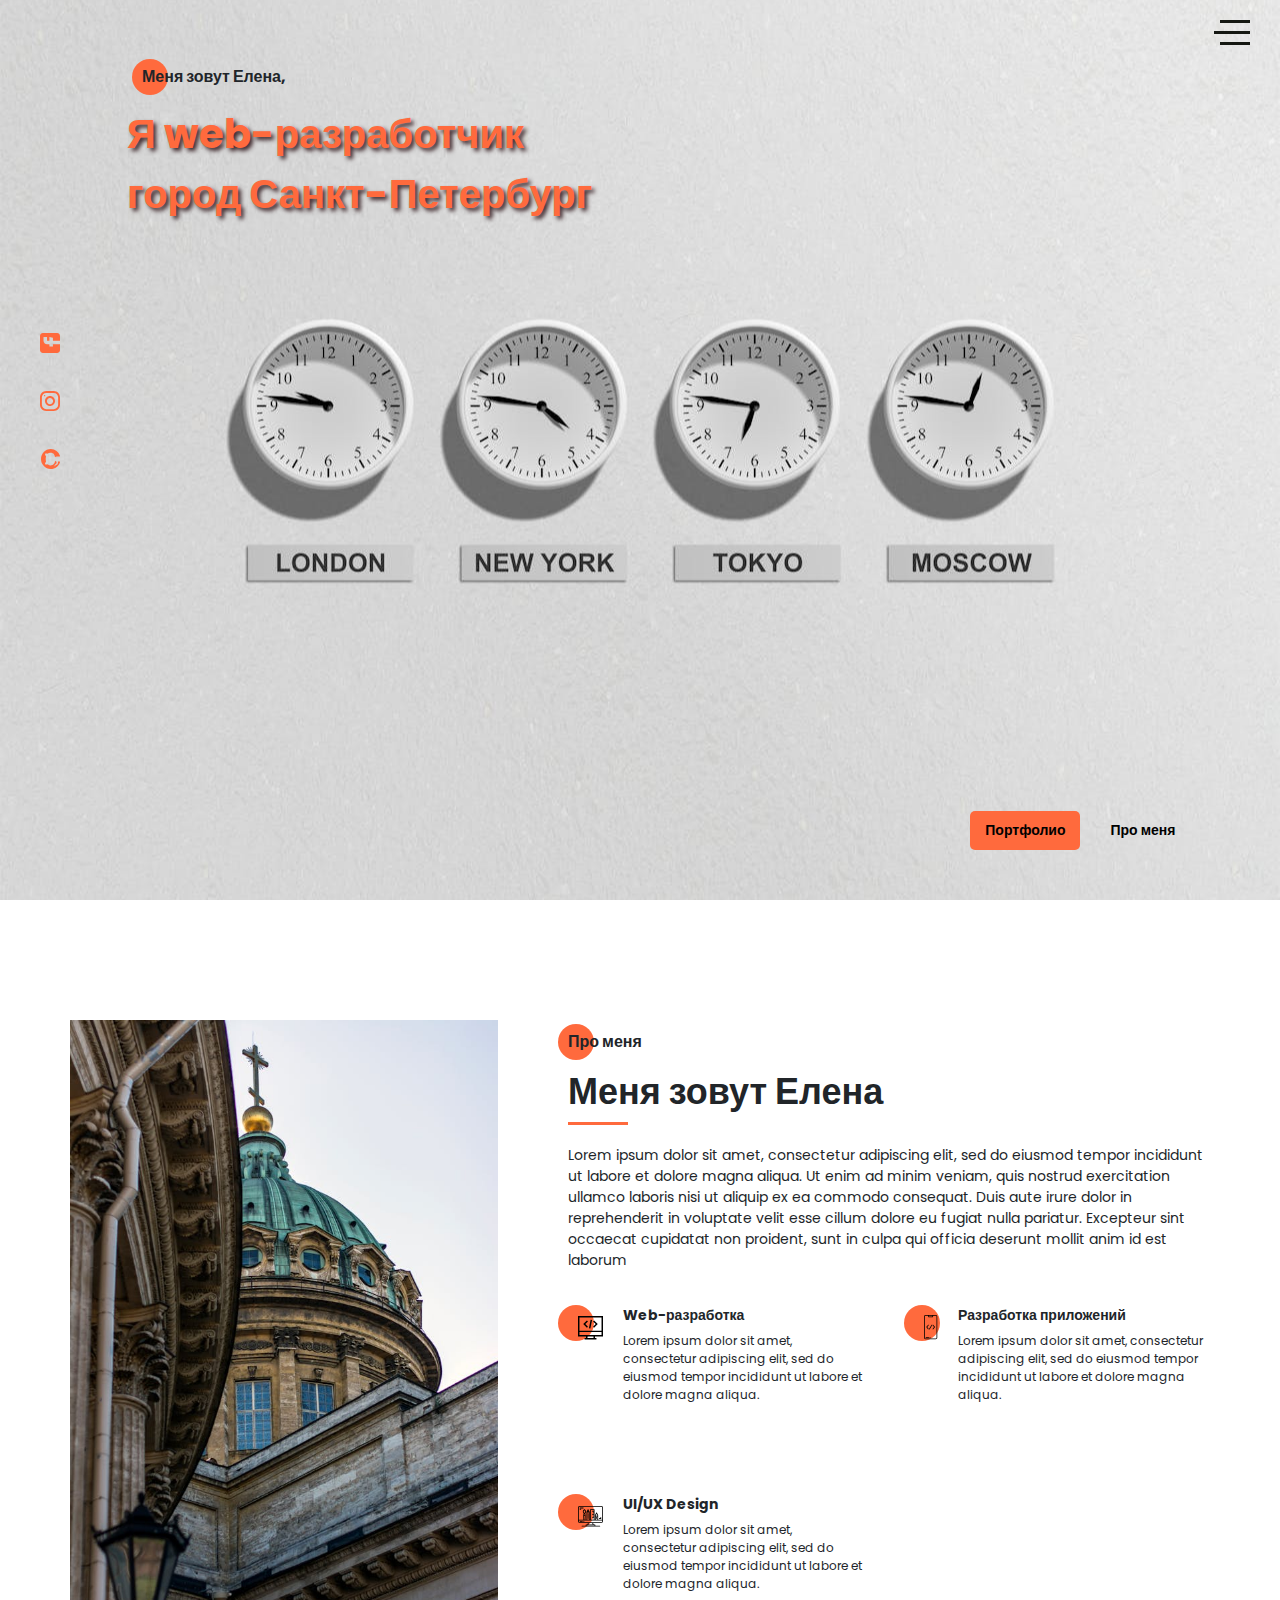
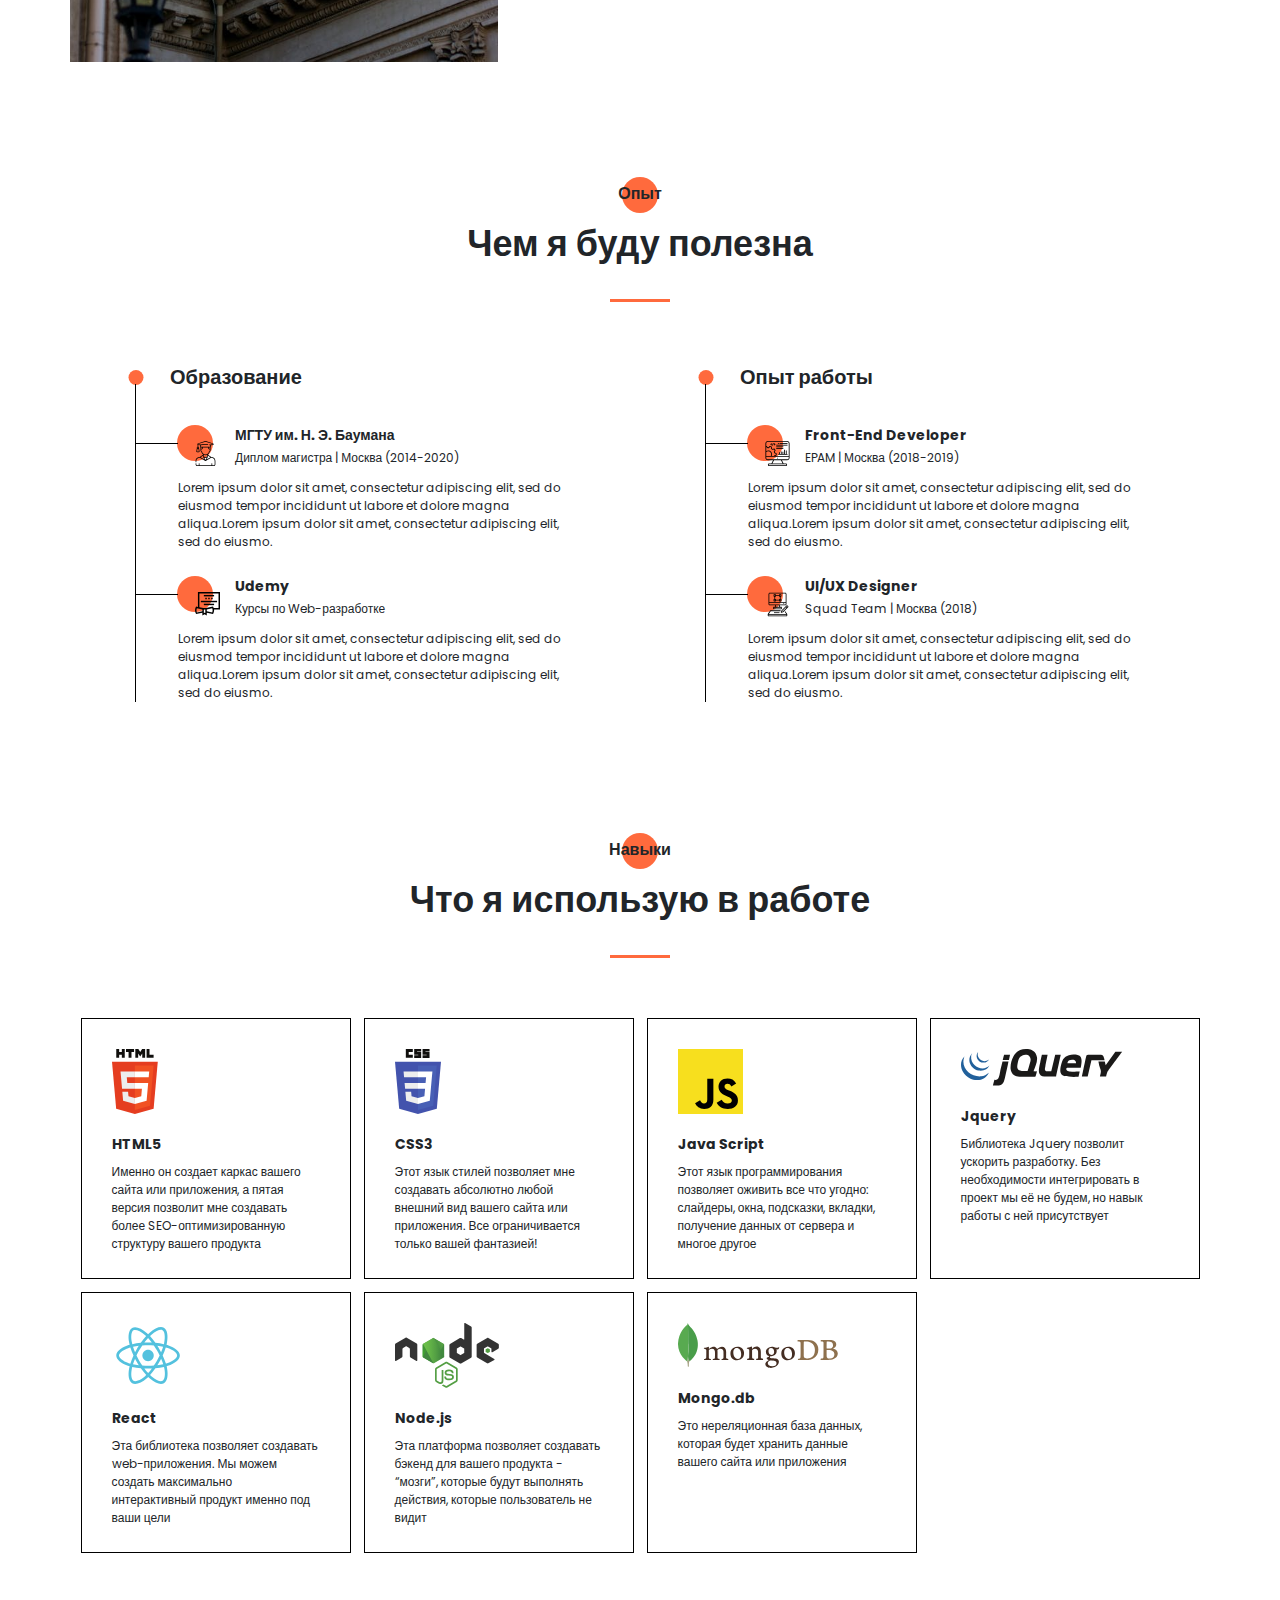
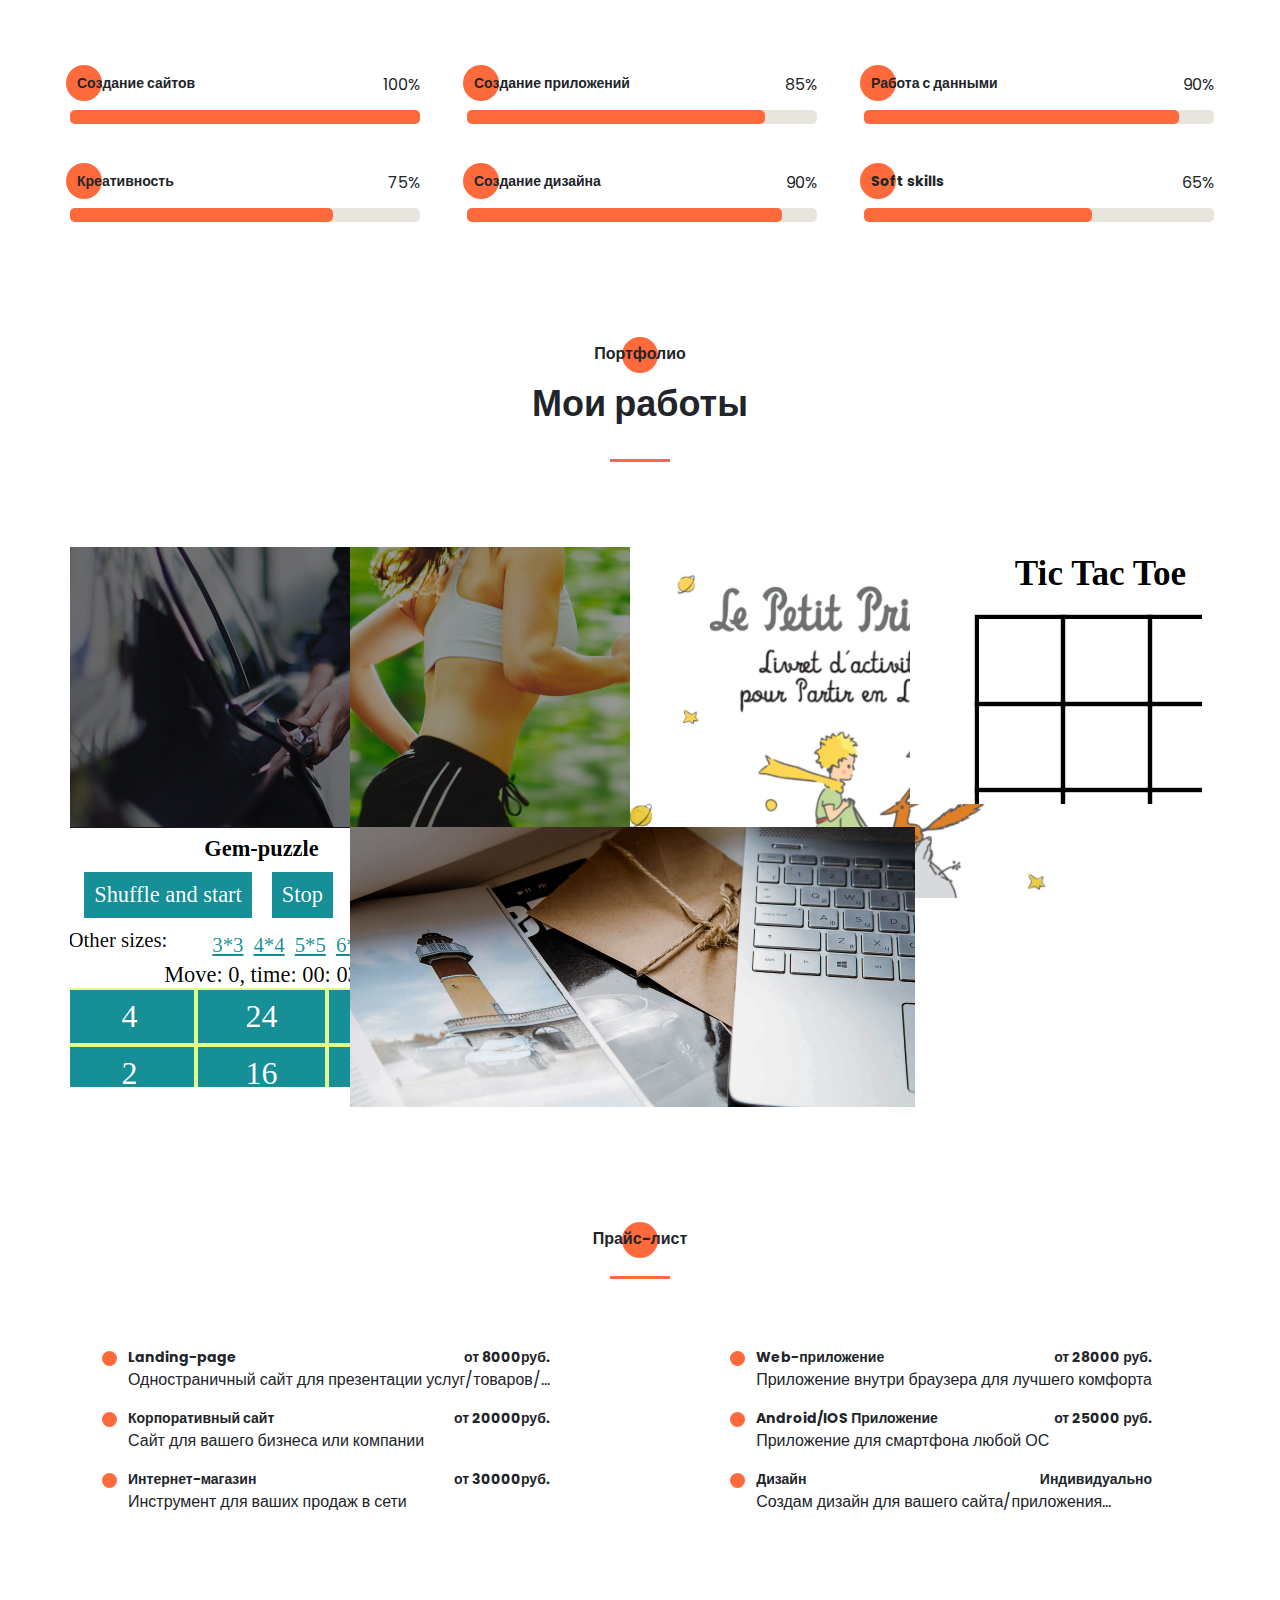
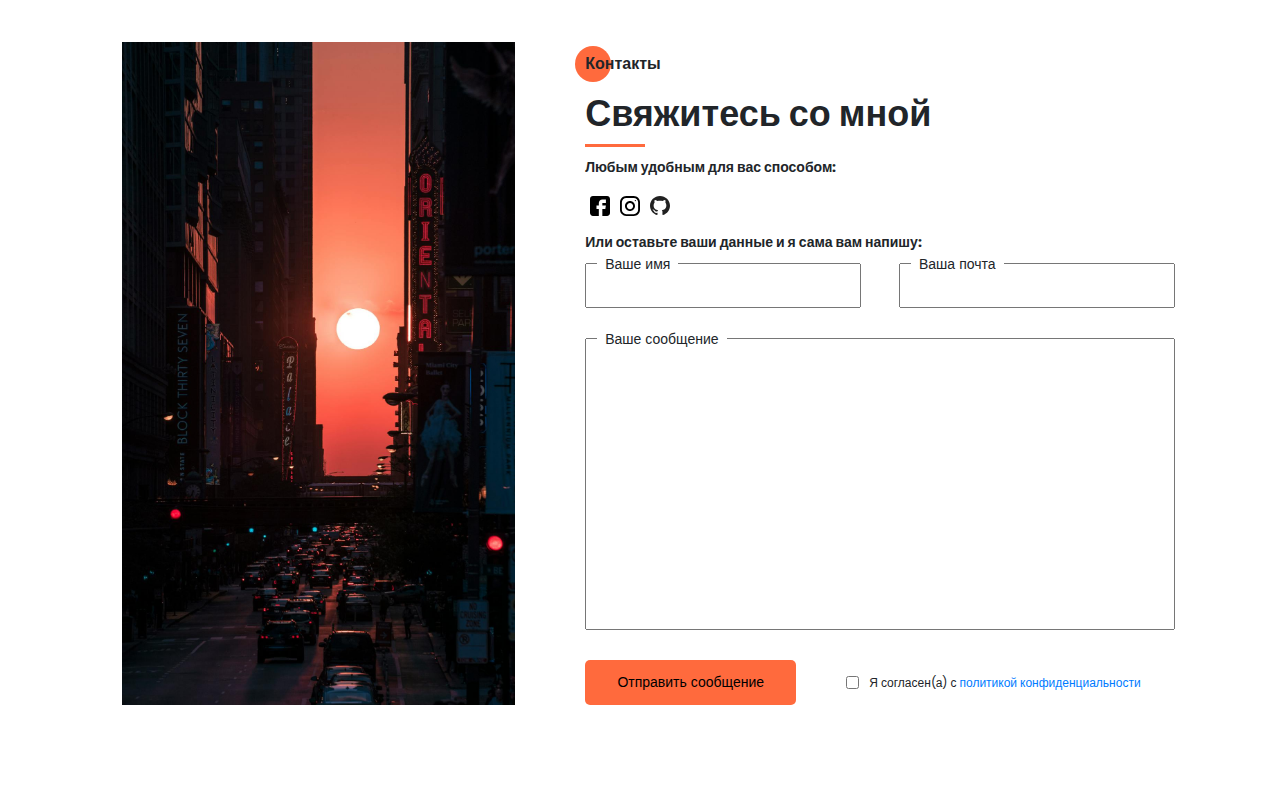
==== commit f9011602: "feat: add gempuzzle" ====
--- a/index.html
+++ b/index.html
@@ -348,7 +348,9 @@
                     <a href="./tictac/index.html" target=”_blank”><img src="./img/works/tictac.png" alt="work4"></a>
                 </div>
                 <div class="portfolio-item">
-                    <a href="#" target=”_blank”><img src="./img/works/ipad.jpg" alt="work5"></a>
+                    <a href="./gempuzzle/index.html" target=”_blank”>
+                        <img src="./img/works/gempuzzle.png" alt="work5">
+                    </a>
                 </div>
                 <div class="portfolio-item mac">
                     <a href="#" target=”_blank”><img src="./img/works/mac.jpg" alt="work6"></a>
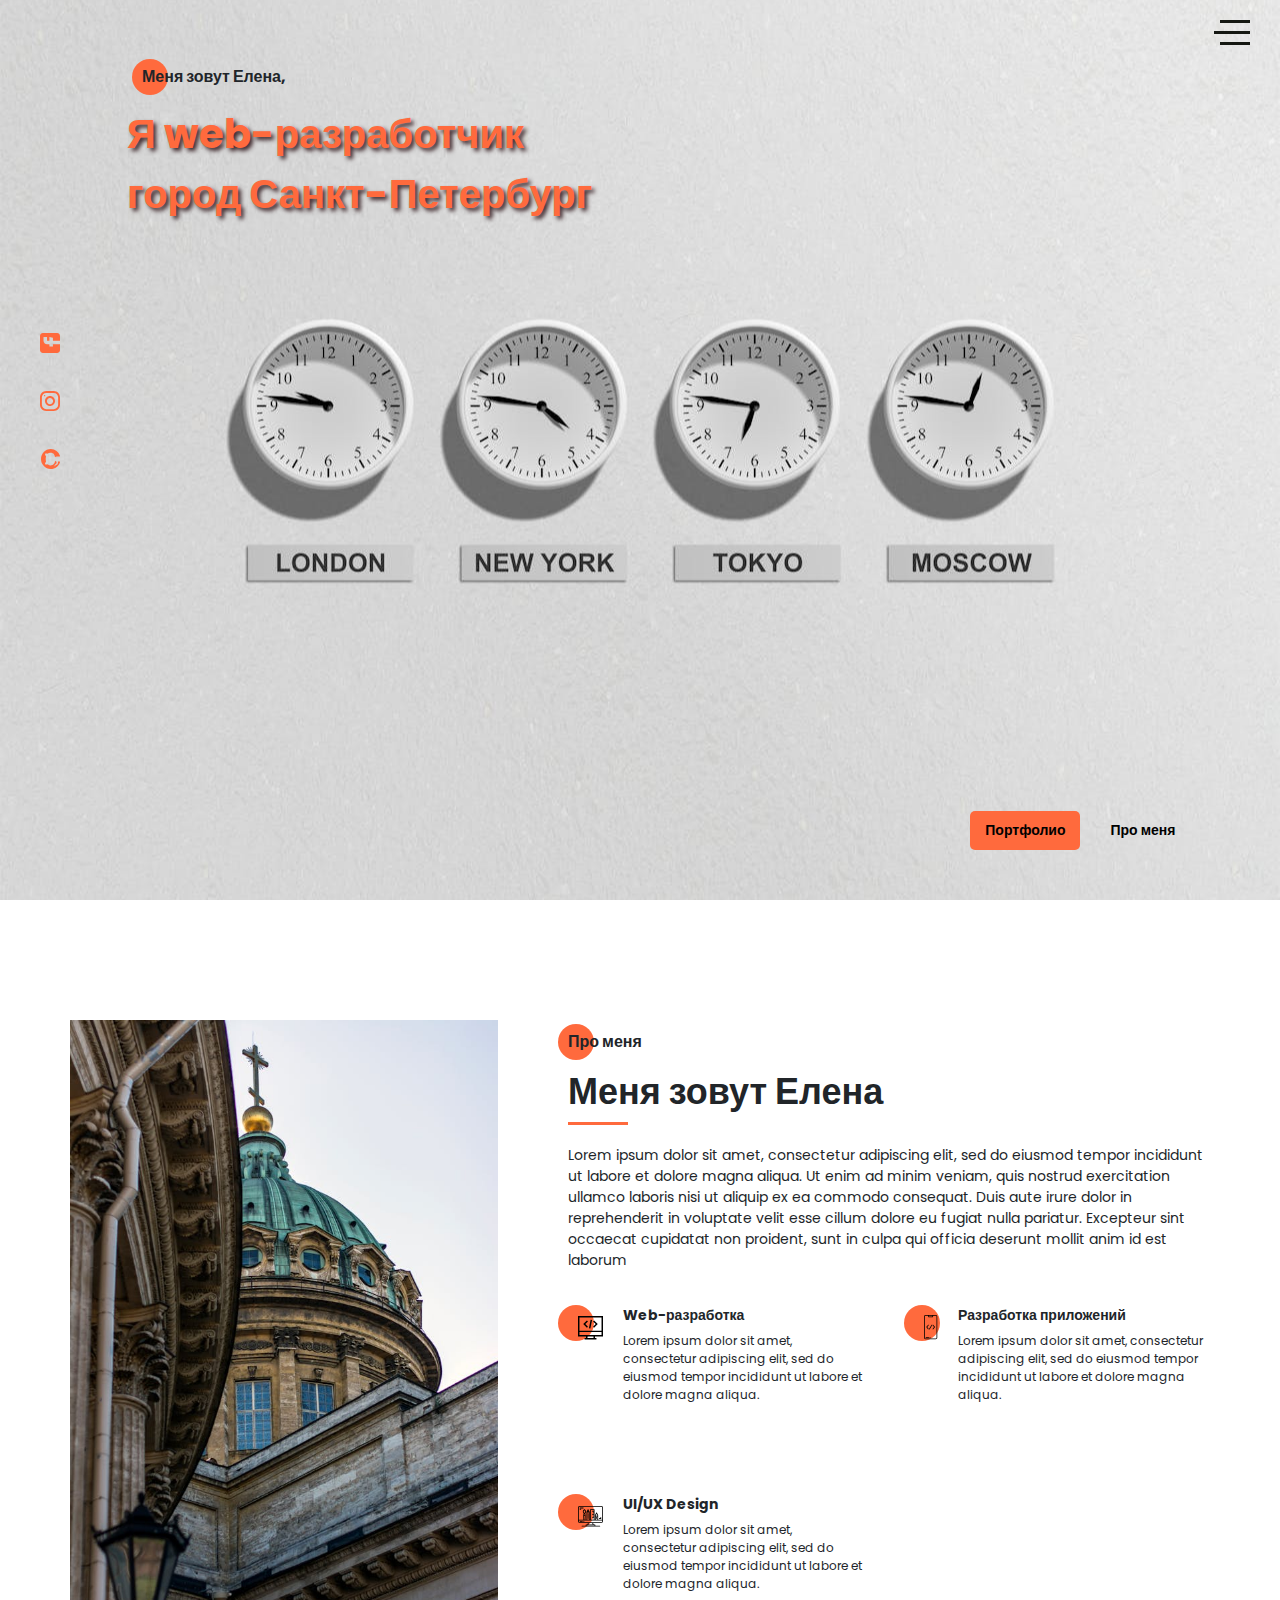
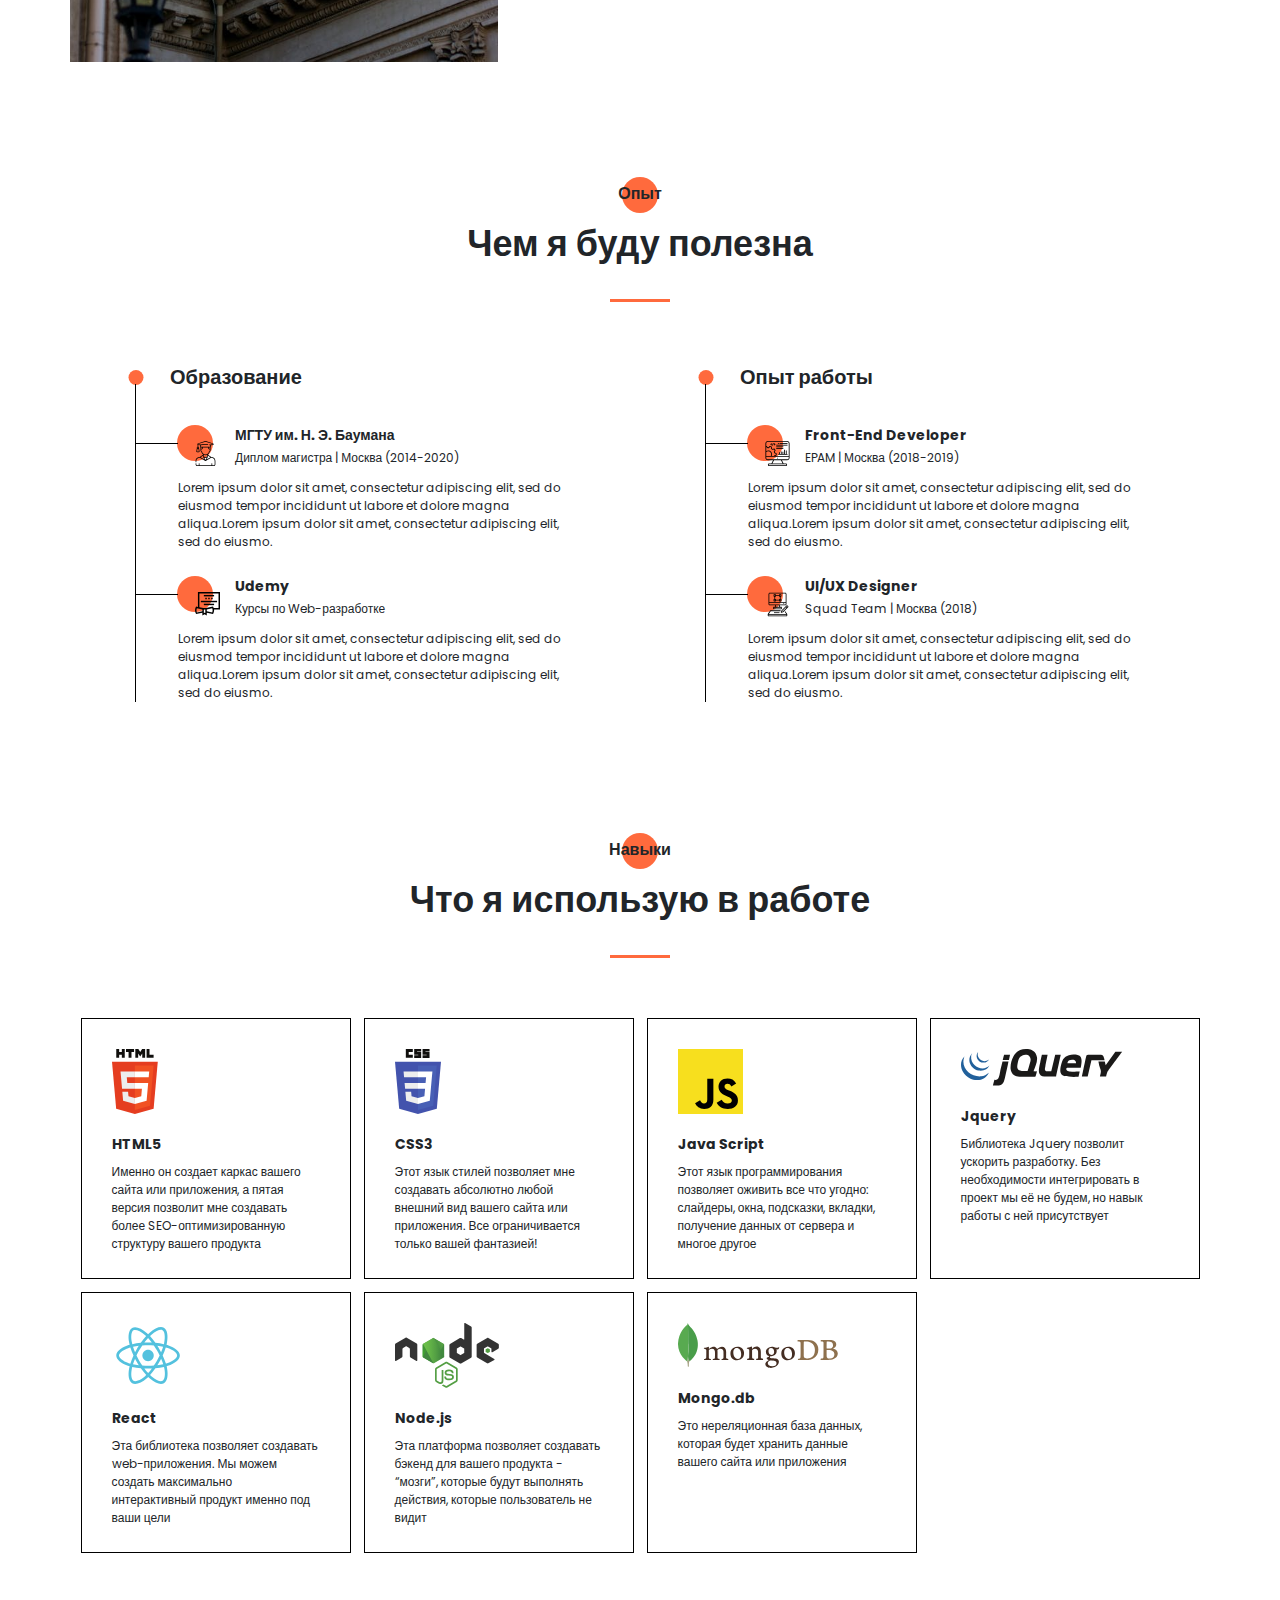
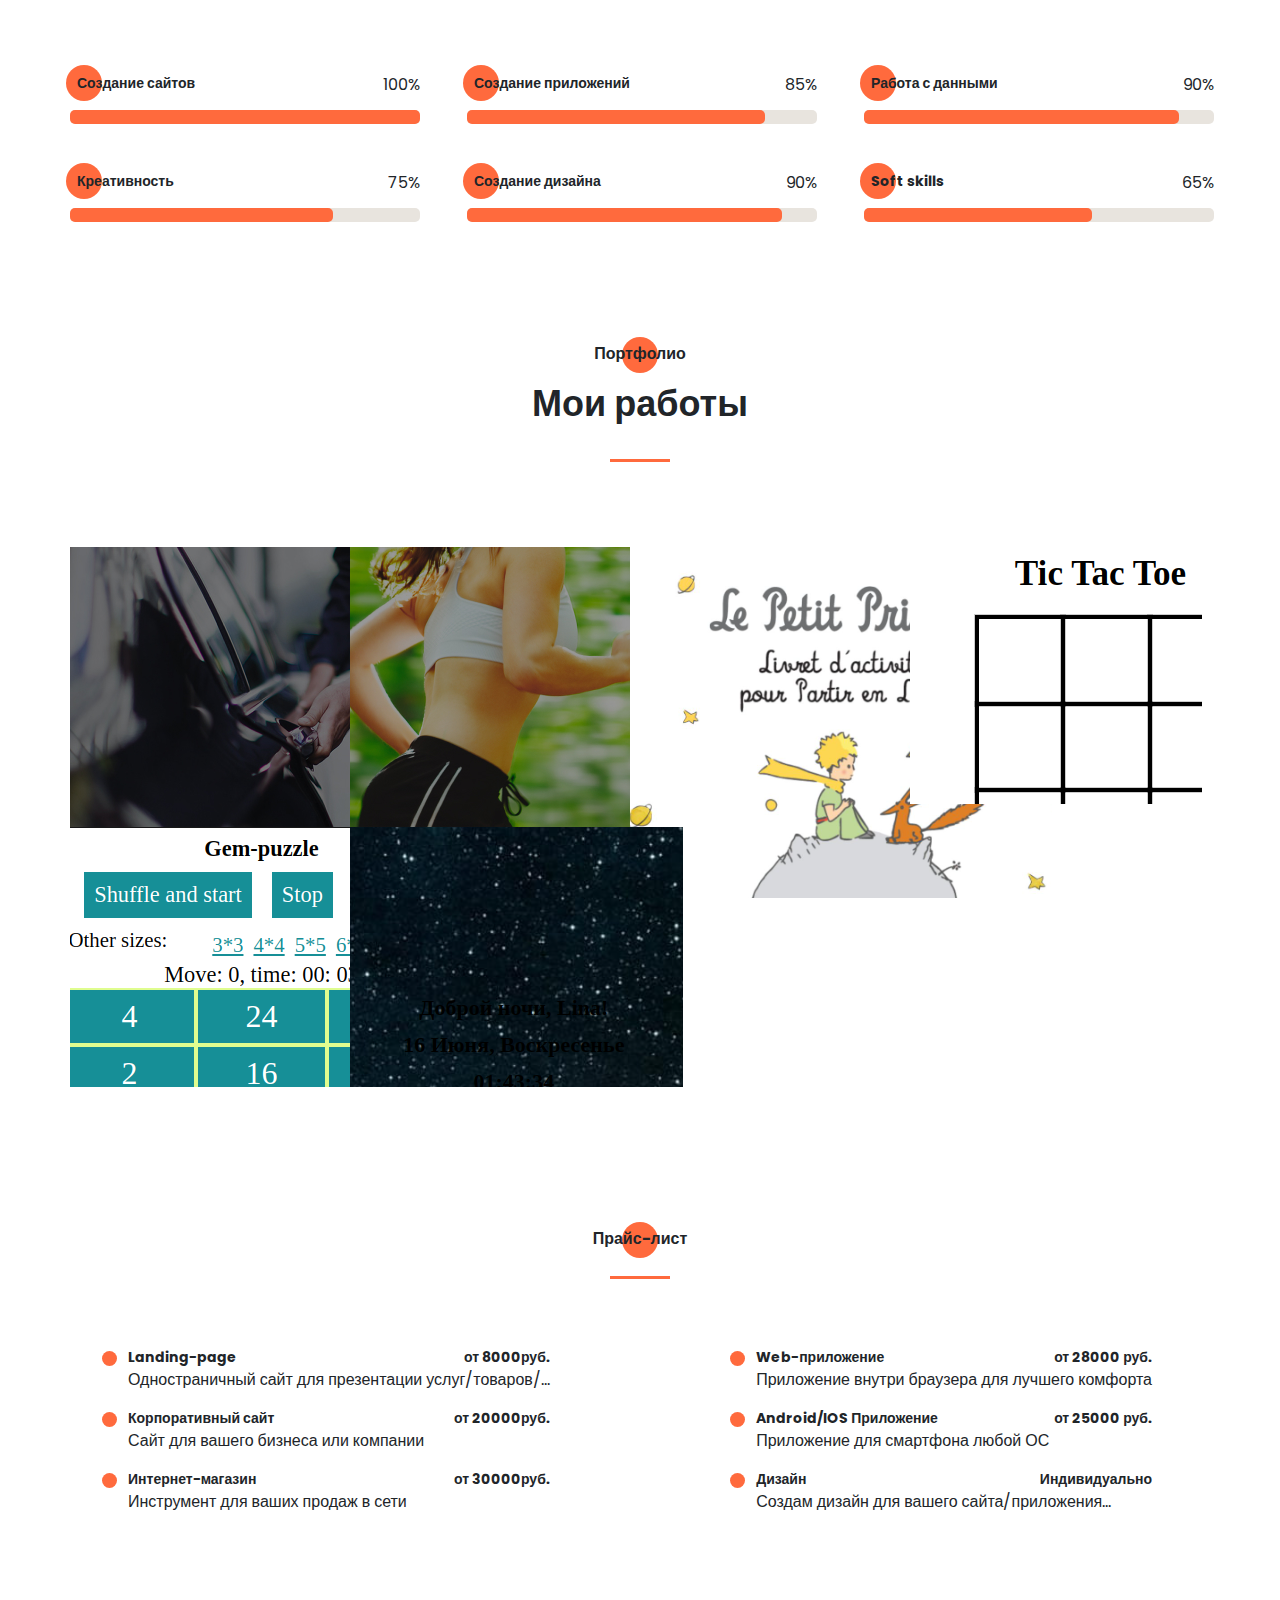
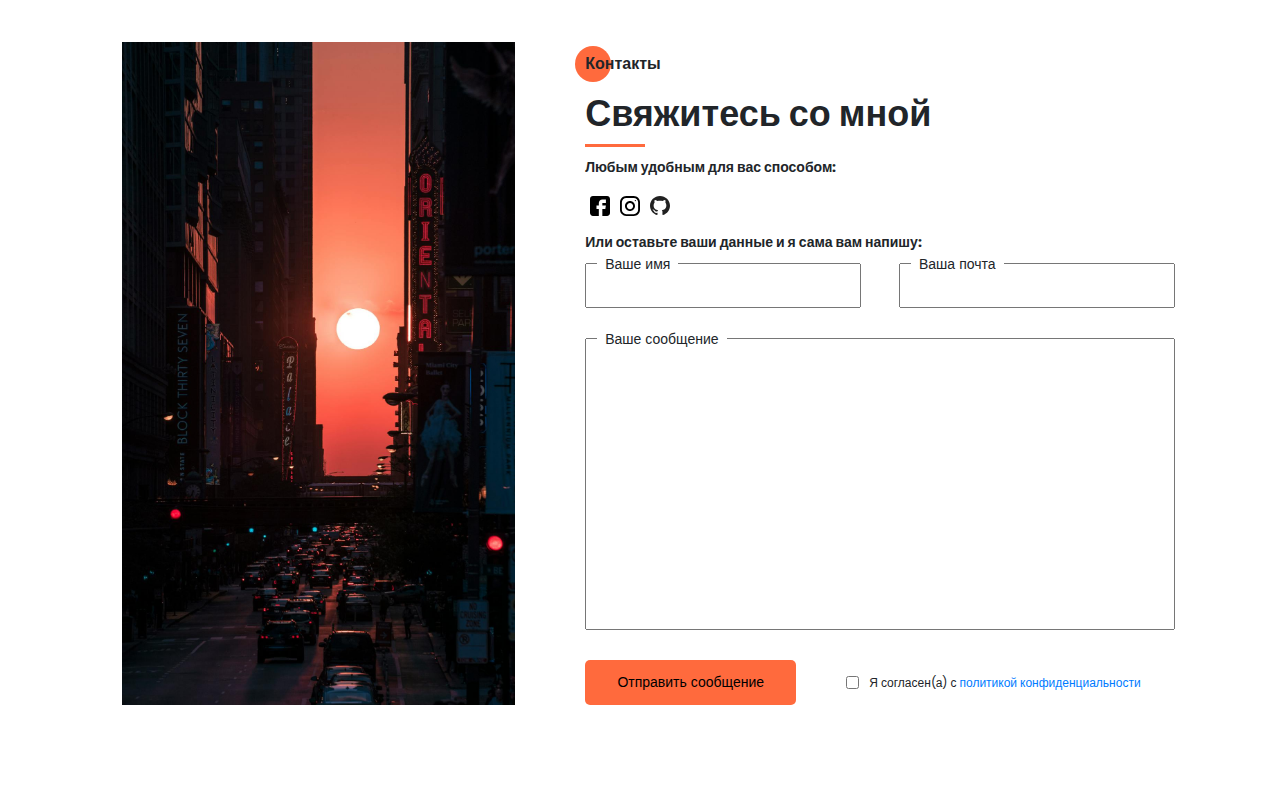
==== commit f8fc7793: "feat: add momentum" ====
--- a/index.html
+++ b/index.html
@@ -353,7 +353,7 @@
                     </a>
                 </div>
                 <div class="portfolio-item mac">
-                    <a href="#" target=”_blank”><img src="./img/works/mac.jpg" alt="work6"></a>
+                    <a href="./momentum/index.html" target=”_blank”><img src="./img/works/momentum.png" alt="work6"></a>
                 </div>
             </div>
         </div>
